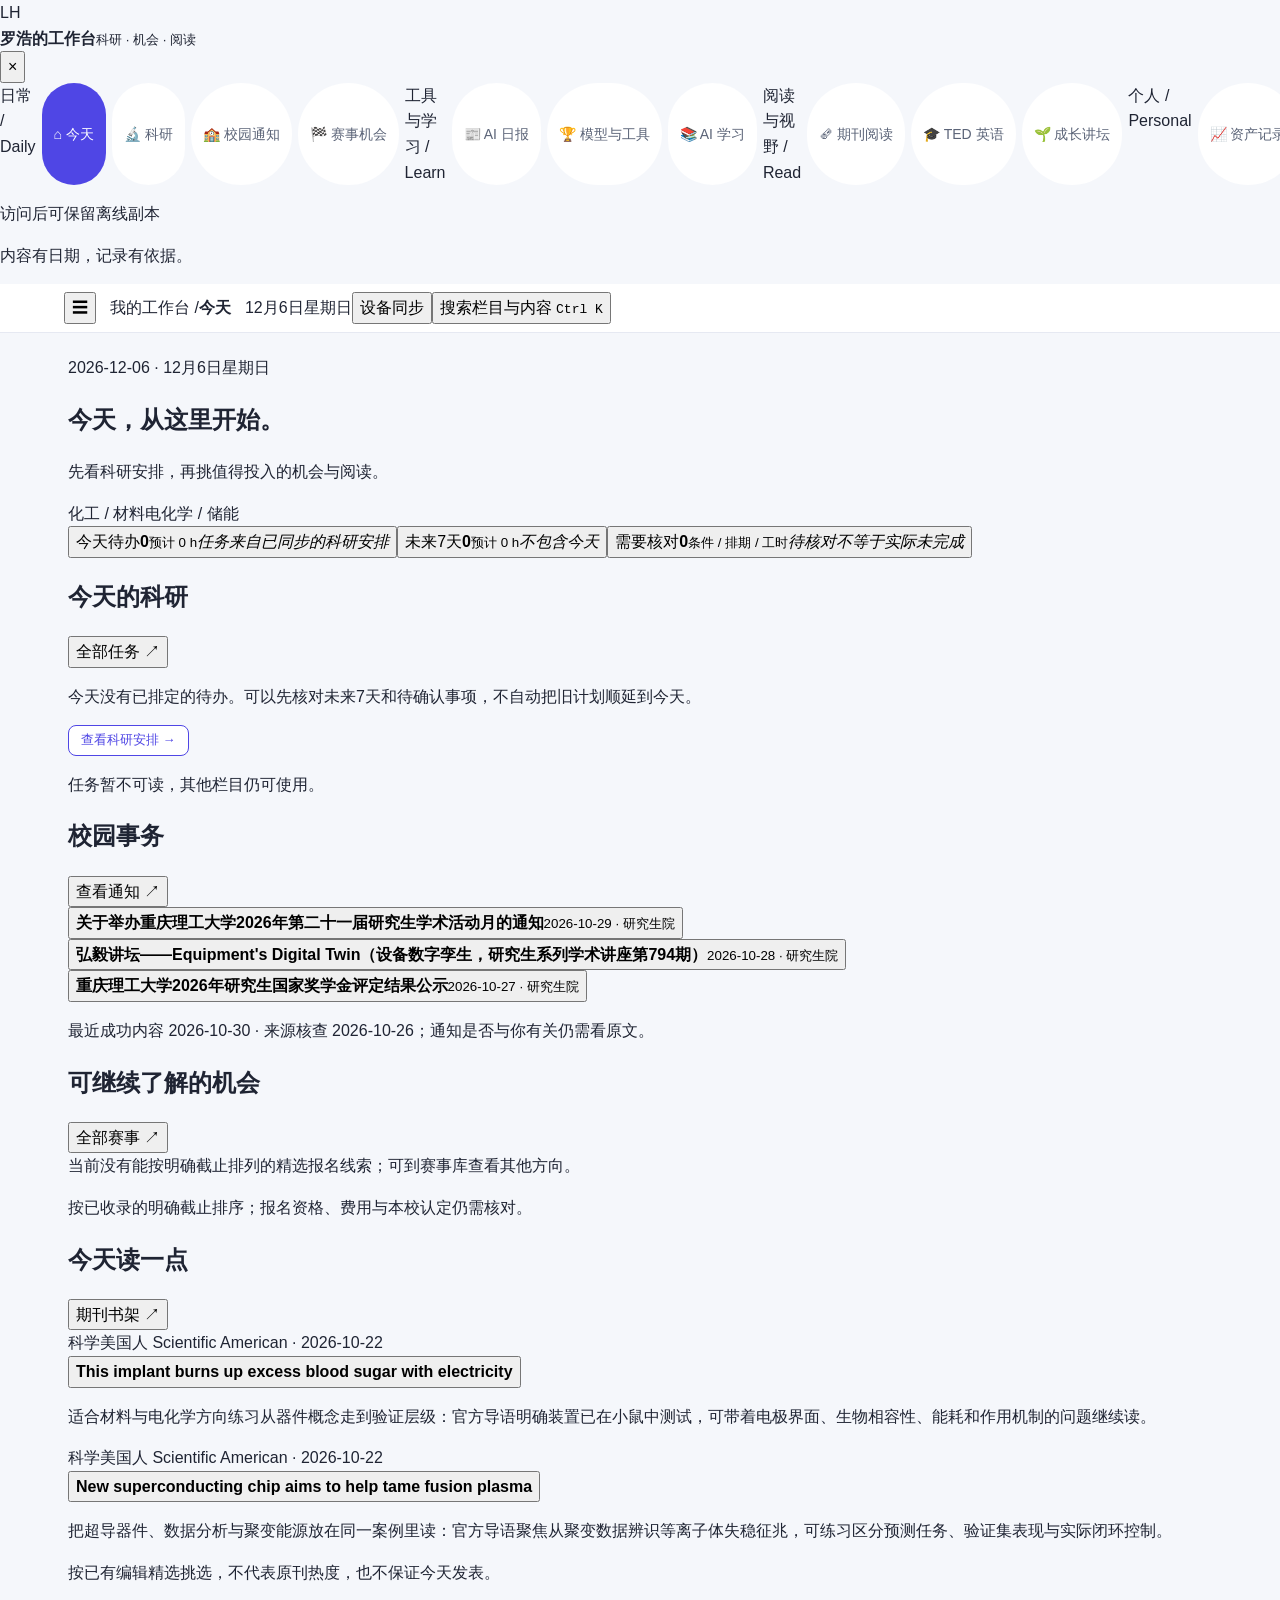
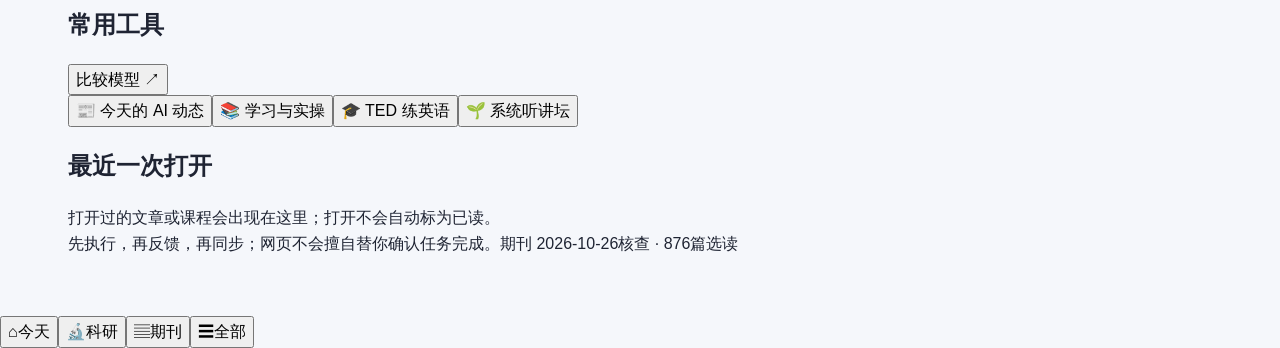
==== index.src.html @ e05663e6 "CQUT栏目：新增6条真实通知(2026-10-30) + 修复渲染器esc漏转义撇号 - cqut.js: 新增6条可验证通知(医保参保/图书馆培训/教学区封闭/毕业生电子摄像/朗读者大赛/研究生学" ====
<!DOCTYPE html>
<html lang="zh-CN">
<head>
<meta charset="UTF-8">
<meta name="viewport" content="width=device-width, initial-scale=1.0">
<title>今天 · 罗浩的工作台</title>
<meta name="description" content="AI 情报站：每日 AI 晨报、大模型实力排行榜、可报名比赛、AI 学习资源与知名期刊精选。面向研究生与科研党的信息与阅读工具。">
<meta name="theme-color" content="#12634e">
<meta name="robots" content="noindex,nofollow">
<link rel="manifest" href="manifest.webmanifest">
<link rel="icon" href="workspace-icon.svg" type="image/svg+xml">
<meta property="og:type" content="website">
<meta property="og:locale" content="zh_CN">
<meta property="og:title" content="AI 情报站 · 日报 · 排行榜 · AI 上手">
<meta property="og:description" content="每日 AI 晨报 + 大模型实力排行榜 + 可报名比赛地图 + AI 上手指令台，面向研究生与科研党。">
<meta name="twitter:card" content="summary">
<style>
  :root {
    --bg:#f5f7fb;--card-bg:#ffffff;--ink:#1f2433;--ink-soft:#5b6478;--line:#e6e9f2;
    --brand:#4f46e5;--brand-soft:#eef0ff;--accent:#0ea5a4;--warn:#b45309;
    --shadow:0 1px 3px rgba(20,30,60,.06),0 8px 24px rgba(20,30,60,.06);
  }
  *{box-sizing:border-box;}
  html{scroll-behavior:smooth;}
  body{margin:0;font-family:-apple-system,BlinkMacSystemFont,"Segoe UI","PingFang SC","Hiragino Sans GB","Microsoft YaHei","Helvetica Neue",Arial,sans-serif;background:var(--bg);color:var(--ink);line-height:1.6;}
  a{color:inherit;text-decoration:none;}

  /* ---- app bar (tabs) ---- */
  .appbar{position:sticky;top:0;z-index:60;background:rgba(255,255,255,.95);backdrop-filter:blur(8px);border-bottom:1px solid var(--line);}
  .appbar-inner{max-width:1180px;margin:0 auto;padding:8px 14px;display:flex;align-items:center;gap:14px;flex-wrap:wrap;}
  .brand{font-weight:800;font-size:16px;color:var(--brand);white-space:nowrap;}
  .brand small{color:var(--ink-soft);font-weight:600;font-size:12px;}
  .tabs{display:flex;gap:6px;flex-wrap:wrap;margin-left:auto;}
  .tab{font-size:14px;color:var(--ink-soft);border:1px solid transparent;background:#fff;border-radius:999px;padding:7px 14px;cursor:pointer;transition:all .15s ease;white-space:nowrap;}
  .tab:hover{background:var(--brand-soft);color:var(--brand);}
  .tab.active{background:var(--brand);color:#fff;}

  /* ---- daily view: top status ---- */
  .topbar{display:flex;align-items:center;justify-content:flex-end;gap:10px;max-width:1180px;margin:0 auto;padding:10px 18px 0;flex-wrap:wrap;}
  .badge{font-size:12px;color:var(--accent);background:#e7f7f6;border:1px solid #cdeeeb;padding:3px 10px;border-radius:999px;}
  .badge.hist{color:var(--warn);background:#fef3e2;border-color:#fbd9a8;}
  .top-btn{font-size:13px;color:var(--brand);border:1px solid var(--brand);background:#fff;padding:4px 12px;border-radius:8px;cursor:pointer;transition:all .15s ease;}
  .top-btn:hover{background:var(--brand);color:#fff;}
  .top-btn:disabled{opacity:.45;cursor:default;background:#fff;color:var(--brand);}

  .hero{background:linear-gradient(135deg,#4f46e5 0%,#7c3aed 45%,#0ea5a4 100%);color:#fff;padding:36px 20px 32px;text-align:center;}
  .hero .kicker{letter-spacing:.3em;font-size:12px;opacity:.85;text-transform:uppercase;}
  .hero h1{margin:10px 0 4px;font-size:clamp(26px,6vw,44px);font-weight:800;}
  .hero .sub{opacity:.92;font-size:15px;}
  .hero .lead{opacity:.95;font-size:13.5px;margin-top:8px;max-width:760px;margin-left:auto;margin-right:auto;}
  .hero .total-pill{display:inline-block;margin-top:14px;padding:6px 16px;border-radius:999px;background:rgba(255,255,255,.18);backdrop-filter:blur(4px);font-size:14px;font-weight:600;}
  .stats{display:grid;grid-template-columns:repeat(5,1fr);gap:12px;max-width:960px;margin:26px auto 0;}
  .stat{background:rgba(255,255,255,.14);border:1px solid rgba(255,255,255,.25);border-radius:14px;padding:14px 8px;display:flex;flex-direction:column;align-items:center;}
  .stat-num{font-size:30px;font-weight:800;line-height:1;}
  .stat-label{font-size:13px;margin-top:6px;opacity:.95;}

  /* ---- toolbar (sticky, below appbar) ---- */
  .toolbar{position:sticky;top:var(--appbar-height,54px);z-index:50;background:rgba(255,255,255,.97);border-bottom:1px solid var(--line);}
  .tool-row{display:flex;align-items:center;gap:8px;flex-wrap:wrap;max-width:1180px;margin:0 auto;padding:10px 14px;}
  .date-sel{flex:1 1 240px;min-width:180px;font-size:14px;color:var(--ink);border:1px solid var(--line);border-radius:9px;padding:7px 10px;background:#fff;cursor:pointer;}
  .navbtn{font-size:13px;color:var(--ink-soft);border:1px solid var(--line);background:#fff;border-radius:8px;padding:6px 12px;cursor:pointer;white-space:nowrap;transition:all .15s ease;}
  .navbtn:hover:not(:disabled){border-color:var(--brand);color:var(--brand);}
  .navbtn:disabled{opacity:.4;cursor:default;}
  .search{flex:1 1 160px;min-width:140px;font-size:14px;border:1px solid var(--line);border-radius:9px;padding:7px 12px;background:#fff;}
  .search:focus{outline:none;border-color:var(--brand);}
  .copybtn{font-size:13px;color:var(--brand);border:1px solid var(--brand);background:#fff;border-radius:8px;padding:6px 12px;cursor:pointer;white-space:nowrap;transition:all .15s ease;}
  .copybtn:hover{background:var(--brand);color:#fff;}
  .matchinfo{width:100%;font-size:12.5px;color:var(--ink-soft);padding:0 4px 2px;}

  .nav{display:flex;gap:6px;padding:9px 14px;overflow-x:auto;justify-content:center;border-top:1px solid var(--line);}
  .nav-link{display:inline-flex;align-items:center;gap:6px;padding:7px 14px;border-radius:999px;white-space:nowrap;font-size:14px;color:var(--ink-soft);border:1px solid transparent;transition:all .15s ease;}
  .nav-link:hover{background:var(--brand-soft);color:var(--brand);}
  .nav-link.active{background:var(--brand);color:#fff;}
  .nav-count{font-size:11px;background:rgba(0,0,0,.08);padding:1px 7px;border-radius:999px;}
  .nav-link.active .nav-count{background:rgba(255,255,255,.25);}

  main{max-width:1180px;margin:0 auto;padding:28px 18px 60px;}
  .block{scroll-margin-top:var(--reading-offset,170px);margin-bottom:30px;}
  .block-head{display:flex;align-items:baseline;gap:12px;margin:0 0 16px;border-left:4px solid var(--brand);padding-left:12px;}
  .block-head h2{margin:0;font-size:21px;}
  .block-count{color:var(--ink-soft);font-size:13px;}
  .grid{display:grid;grid-template-columns:repeat(auto-fill,minmax(290px,1fr));gap:16px;}
  .card{background:var(--card-bg);border:1px solid var(--line);border-radius:16px;padding:18px;box-shadow:var(--shadow);display:flex;flex-direction:column;transition:transform .15s ease,box-shadow .15s ease;}
  .card:hover{transform:translateY(-3px);box-shadow:0 4px 10px rgba(20,30,60,.08),0 16px 36px rgba(20,30,60,.1);}
  .card-head{display:flex;align-items:center;justify-content:space-between;gap:10px;margin-bottom:10px;}
  .num{flex:0 0 auto;width:34px;height:34px;border-radius:10px;background:var(--brand-soft);color:var(--brand);font-weight:800;font-size:15px;display:flex;align-items:center;justify-content:center;}
  .source-chip{max-width:78%;overflow:hidden;text-overflow:ellipsis;white-space:nowrap;font-size:12px;color:var(--accent);background:#e7f7f6;border:1px solid #cdeeeb;padding:4px 10px;border-radius:999px;}
  .card-title{margin:2px 0 8px;font-size:16px;line-height:1.45;}
  .card-title a{color:var(--ink);font-weight:700;}
  .card-title a:hover{color:var(--brand);}
  .summary{margin:0 0 14px;color:var(--ink-soft);font-size:14px;flex:1;}
  .orig-link{align-self:flex-start;font-size:13px;font-weight:600;color:var(--brand);border:1px solid var(--brand);padding:5px 12px;border-radius:8px;transition:all .15s ease;}
  .orig-link:hover{background:var(--brand);color:#fff;}

  footer{border-top:1px solid var(--line);background:#fff;color:var(--ink-soft);text-align:center;padding:26px 18px 40px;font-size:13px;}
  footer a{color:var(--brand);}
  footer .big{font-size:15px;color:var(--ink);font-weight:600;}

  #toTop{position:fixed;right:20px;bottom:22px;z-index:60;width:46px;height:46px;border-radius:50%;border:none;cursor:pointer;background:var(--brand);color:#fff;font-size:20px;box-shadow:var(--shadow);opacity:0;pointer-events:none;transition:opacity .2s ease;}
  #toTop.show{opacity:1;pointer-events:auto;}

  .state{text-align:center;padding:60px 20px;color:var(--ink-soft);}
  .state .spinner{width:34px;height:34px;border:3px solid var(--line);border-top-color:var(--brand);border-radius:50%;margin:0 auto 16px;animation:spin 1s linear infinite;}
  @keyframes spin{to{transform:rotate(360deg);}}
  .state.error{color:#b91c1c;}
  .state button{margin-top:14px;font-size:14px;color:var(--brand);border:1px solid var(--brand);background:#fff;padding:7px 16px;border-radius:8px;cursor:pointer;}

  /* ---- rank / learn views ---- */
  .view{max-width:1180px;margin:0 auto;padding:22px 18px 60px;}
  .view-head{margin:0 0 6px;}
  .view-head h2{font-size:26px;margin:0 0 4px;}
  .view-head p{color:var(--ink-soft);margin:0;font-size:14px;}
  .news{background:#eef0ff;border:1px solid #c7d2fe;color:#3730a3;border-radius:12px;padding:12px 14px;font-size:13.5px;margin:14px 0 0;line-height:1.7;}
  .news b{color:#312e81;}
  .disclaim{background:#fff7ed;border:1px solid #fed7aa;color:#9a3412;font-size:13px;padding:12px 14px;border-radius:12px;margin:14px 0 18px;line-height:1.7;}
  .disclaim b{color:#7c2d12;}
  .subtabs{display:flex;gap:8px;flex-wrap:wrap;margin:6px 0 16px;}
  .subtab{font-size:14px;padding:8px 16px;border-radius:10px;border:1px solid var(--line);background:#fff;cursor:pointer;color:var(--ink-soft);transition:all .15s ease;}
  .subtab:hover{border-color:var(--brand);color:var(--brand);}
  .subtab.active{background:var(--brand);color:#fff;border-color:var(--brand);}
  .rankpane{display:none;}
  .rankpane.active{display:block;}

  .legend{font-size:12.5px;color:var(--ink-soft);margin:0 0 12px;display:flex;gap:10px;flex-wrap:wrap;align-items:center;line-height:1.8;}
  .legend .tier{position:static;}
  .matrix-wrap{overflow-x:auto;-webkit-overflow-scrolling:touch;margin:0 0 10px;border:1px solid var(--line);border-radius:12px;box-shadow:var(--shadow);}
  table.matrix{width:100%;border-collapse:collapse;background:#fff;font-size:13.5px;min-width:840px;}
  table.matrix th,table.matrix td{padding:9px 10px;text-align:center;border-bottom:1px solid var(--line);white-space:nowrap;}
  table.matrix th{background:#f8f9fd;color:var(--ink-soft);font-weight:700;font-size:12.5px;}
  table.matrix td.name{text-align:left;white-space:normal;min-width:150px;}
  table.matrix td.name .nv{font-weight:800;font-size:14px;color:var(--ink);}
  table.matrix td.name .mv{font-size:11.5px;color:var(--ink-soft);margin-top:2px;}
  table.matrix td.note{text-align:left;white-space:normal;min-width:220px;color:var(--ink-soft);font-size:12.5px;line-height:1.6;}
  table.matrix tr:last-child td{border-bottom:none;}
  table.matrix tbody tr:hover{background:#fafbff;}
  .num{font-weight:800;color:var(--brand);}
  .tier{font-weight:800;font-size:12px;min-width:24px;text-align:center;padding:2px 8px;border-radius:7px;display:inline-block;line-height:1.4;}
  .t-S{background:#fef3c7;color:#92400e;}
  .t-A{background:#dcfce7;color:#166534;}
  .t-B{background:#dbeafe;color:#1e40af;}
  .t-C{background:#e5e7eb;color:#374151;}
  .t-none{background:#f1f5f9;color:#94a3b8;}
  .tier.big{font-size:14px;padding:3px 11px;}

  table.ranktbl{width:100%;border-collapse:collapse;background:#fff;border:1px solid var(--line);border-radius:12px;overflow:hidden;margin:0 0 18px;font-size:14px;}
  table.ranktbl th,table.ranktbl td{padding:10px 12px;text-align:left;border-bottom:1px solid var(--line);}
  table.ranktbl th{background:#f8f9fd;color:var(--ink-soft);font-weight:700;font-size:13px;}
  table.ranktbl tr:last-child td{border-bottom:none;}
  table.ranktbl td.num-cell{font-weight:800;color:var(--brand);width:48px;}
  .rsrc{font-size:13px;font-weight:600;color:var(--brand);}
  .rsrc:hover{text-decoration:underline;}

  .lk-section{background:#fff;border:1px solid var(--line);border-radius:14px;padding:16px 18px;box-shadow:var(--shadow);margin-bottom:14px;}
  .lk-section h3{margin:0 0 8px;font-size:17px;border-left:4px solid var(--brand);padding-left:12px;}
  .lk-section p,.lk-section li{font-size:14px;color:#374151;line-height:1.7;}
  .lk-section ul,.lk-section ol{margin:6px 0;padding-left:22px;}
  .lk-section li{margin:3px 0;}
  .lk-section b{color:var(--ink);}
  .lk-pill{display:inline-block;background:var(--brand-soft);color:var(--brand);font-size:12px;padding:2px 9px;border-radius:999px;margin:2px 4px 2px 0;font-weight:600;}
  .lk-grid{display:grid;grid-template-columns:repeat(auto-fill,minmax(220px,1fr));gap:12px;margin:6px 0;}
  .lk-card{background:#f8f9fd;border:1px solid var(--line);border-radius:12px;padding:12px 13px;}
  .lk-card h4{margin:0 0 5px;font-size:14.5px;}
  .lk-card p{margin:0;font-size:13px;color:var(--ink-soft);line-height:1.6;}
  .lk-tip{background:#eef0ff;border:1px solid #c7d2fe;color:#3730a3;border-radius:12px;padding:13px 15px;font-size:14px;margin:6px 0 14px;line-height:1.7;}
  .lk-cmp{display:grid;grid-template-columns:1fr 1fr;gap:12px;margin:12px 0;}
  .lk-cmp .bad{background:#fef2f2;border:1px solid #fecaca;color:#991b1b;border-radius:12px;padding:12px 14px;}
  .lk-cmp .good{background:#f0fdf4;border:1px solid #bbf7d0;color:#166534;border-radius:12px;padding:12px 14px;}
  .lk-cmp h5{margin:0 0 6px;font-size:14px;}
  .lk-cmp p{margin:0;font-size:13px;line-height:1.65;}
  .lk-code{background:#0f172a;color:#e2e8f0;border-radius:12px;padding:14px 16px;font-size:12.5px;line-height:1.75;white-space:pre-wrap;font-family:ui-monospace,SFMono-Regular,Menlo,Consolas,monospace;margin:12px 0;overflow-x:auto;}
  .lk-code .c{color:#94a3b8;}

  /* ---- competition view ---- */
  .cmp-toolbar{display:flex;gap:10px;flex-wrap:wrap;align-items:center;margin:0 0 14px;}
  .filterbtn{font-size:13px;border:1px solid var(--line);background:#fff;border-radius:999px;padding:6px 13px;cursor:pointer;color:var(--ink-soft);transition:all .15s ease;}
  #cqutMatchFold summary::-webkit-details-marker{display:none}
  #cqutMatchFold summary:hover{background:#f8fafc}
  .filterbtn:hover{border-color:var(--brand);color:var(--brand);}
  .filterbtn.active{background:var(--brand);color:#fff;border-color:var(--brand);}
  .cmp-list{display:flex;flex-direction:column;gap:10px;}
  .cmp{background:#fff;border:1px solid var(--line);border-left:4px solid var(--line);border-radius:12px;padding:13px 15px;box-shadow:var(--shadow);}
  .cmp.open{border-left-color:#16a34a;}
  .cmp.soon{border-left-color:#d97706;}
  .cmp.closed{border-left-color:#94a3b8;opacity:.86;}
  .cmp-head{display:flex;align-items:center;gap:9px;flex-wrap:wrap;cursor:pointer;padding:2px 0;}
  .cmp-head:hover{opacity:.94;}
  .cmp-head:focus{outline:none;}
  .cmp-head:focus .cmp-name{text-decoration:underline;}
  .cmp-name{font-size:15.5px;font-weight:800;}
  .chev{margin-left:auto;color:var(--ink-soft);font-size:13px;transition:transform .18s ease;flex:0 0 auto;}
  .cmp.expanded .chev{transform:rotate(90deg);}
  .cmp-detail{display:none;border-top:1px dashed var(--line);margin-top:11px;padding-top:12px;}
  .cmp.expanded .cmp-detail{display:block;}
  .d-row{display:flex;gap:12px;font-size:13.5px;line-height:1.7;margin:9px 0;}
  .d-k{flex:0 0 84px;color:var(--ink-soft);font-weight:700;}
  .warn-row .d-v{color:#9a5b00;}
  .d-v{flex:1;color:var(--ink);}
  .d-v b{color:#111;}
  .d-go{margin-top:11px;}
  .cmp a.go{font-size:12.5px;font-weight:700;color:var(--brand);border:1px solid var(--brand);border-radius:8px;padding:5px 12px;transition:all .15s ease;display:inline-block;}
  .cmp a.go:hover{background:var(--brand);color:#fff;}
  .chip{font-size:11.5px;padding:2px 9px;border-radius:999px;font-weight:700;white-space:nowrap;}
  #match-list .chip{max-width:100%;box-sizing:border-box;white-space:normal;overflow-wrap:anywhere;}
  .chip.open{background:#dcfce7;color:#166534;}
  .chip.soon{background:#fef3c7;color:#92400e;}
  .chip.closed{background:#e5e7eb;color:#475569;}
  .chip.type{background:#eef0ff;color:#4f46e5;}
  .stars{color:#f59e0b;font-weight:800;letter-spacing:1px;}
  .cmp a.go{font-size:12.5px;font-weight:700;color:var(--brand);border:1px solid var(--brand);border-radius:8px;padding:5px 12px;transition:all .15s ease;}
  .cmp a.go:hover{background:var(--brand);color:#fff;}
  .chip.world{background:#dbeafe;color:#1e40af;}
  .cmp.world{border-left-color:#3b82f6;}

  @media (max-width:720px){
    .ted-card-body{flex-direction:column;}
    .ted-card-body .ted-cover{flex:0 0 auto!important;margin:12px 0 0!important;}
    .stats{grid-template-columns:repeat(2,1fr);}
    .grid{grid-template-columns:1fr;}
    .tool-row{justify-content:flex-start;}
    .nav{justify-content:flex-start;}
    .rdims{grid-template-columns:repeat(2,1fr);}
    .lk-cmp{grid-template-columns:1fr;}
  }
  .cmp-pager{display:flex;flex-wrap:wrap;gap:8px;justify-content:center;margin:18px 0 6px;}
  .cmp-pager .pg{font-size:13px;border:1px solid var(--line);background:#fff;border-radius:8px;padding:6px 12px;cursor:pointer;color:var(--ink-soft);min-width:38px;transition:all .15s ease;}
  .cmp-pager .pg:hover:not([disabled]){border-color:var(--brand);color:var(--brand);}
  .cmp-pager .pg.active{background:var(--brand);color:#fff;border-color:var(--brand);}
  .cmp-pager .pg[disabled]{opacity:.4;cursor:default;}
  .cmp-pager .pg-ell{color:var(--ink-soft);padding:6px 2px;align-self:center;}
  .sr-only{position:absolute;width:1px;height:1px;padding:0;margin:-1px;overflow:hidden;clip:rect(0,0,0,0);white-space:nowrap;border:0;}
  #copy-dialog::backdrop{background:rgba(15,23,42,.5);}
  .autobar{background:var(--brand-soft);border-bottom:1px solid var(--line);font-size:12.5px;color:var(--ink-soft);text-align:center;padding:6px 14px;line-height:1.5;}
  .autobar b{color:var(--brand);}

  /* ---- learn view: scenario desk ---- */
  .daily-tip{background:linear-gradient(90deg,var(--brand-soft),#fff);border:1px solid var(--line);border-left:4px solid var(--brand);border-radius:12px;padding:12px 16px;margin:0 0 14px;font-size:14.5px;color:var(--ink);line-height:1.7;}
  .lk-h{font-size:17px;margin:18px 0 10px;border-left:4px solid var(--brand);padding-left:12px;}
  .sc-grid{display:grid;grid-template-columns:repeat(auto-fill,minmax(290px,1fr));gap:12px;margin-bottom:8px;}
  .sc-card{background:var(--card-bg);border:1px solid var(--line);border-radius:14px;box-shadow:var(--shadow);overflow:hidden;}
  .sc-head{display:flex;align-items:center;gap:10px;padding:13px 15px;cursor:pointer;}
  .sc-head:hover{background:var(--brand-soft);}
  .sc-head:focus{outline:none;}
  .sc-head:focus .sc-name{text-decoration:underline;}
  .sc-ico{font-size:20px;flex:0 0 auto;}
  .sc-name{font-size:15px;font-weight:800;flex:1;}
  .sc-head .chev{transition:transform .18s ease;color:var(--brand);font-weight:800;flex:0 0 auto;}
  .sc-card.expanded .sc-head .chev{transform:rotate(90deg);}
  .sc-detail{display:none;border-top:1px dashed var(--line);padding:12px 15px;}
  .sc-card.expanded .sc-detail{display:block;}
  .sc-why{font-size:13.5px;color:var(--ink-soft);margin:0 0 8px;line-height:1.6;}
  .sc-foot{display:flex;align-items:center;gap:10px;margin-top:10px;}
  .sc-tool{font-size:12.5px;color:var(--ink-soft);}
  /* 科研栏目：只渲染已审核展示表六字段。 */
  #research-list-heading{scroll-margin-top:calc(var(--appbar-height) + 16px)}
  @media(max-width:720px){.research-stat[data-rscope="risk"] small{display:none}}
  .research-private-board{margin:16px 0;padding:18px;background:white;border:1px solid var(--line);border-radius:14px}.research-private-board h3{font-size:18px;margin:0}.research-private-board p{font-size:12px;color:var(--ink-soft);margin:10px 0}.research-private-board a{font-size:12px;color:var(--brand)}.research-public-summary>summary{cursor:pointer;color:var(--ink-soft);padding:15px 0;font-size:13px}@media(max-width:620px){.research-private-board{padding:10px}.research-private-board .research-section-head{align-items:flex-start}.research-private-board h3{font-size:16px}}
  .research-hero{padding:18px 20px;background:linear-gradient(110deg,#eef0ff,#eff9f8);border:1px solid var(--line);border-radius:14px;display:flex;align-items:center;justify-content:space-between;gap:18px;}
  .research-kicker{font-size:12px;color:var(--brand);letter-spacing:.07em}.research-hero h2{font-size:27px;margin:4px 0}.research-hero p{font-size:14px;color:var(--ink-soft);margin:6px 0}.research-refresh{border:1px solid #c9cfef;border-radius:10px;background:white;color:var(--brand);padding:10px 16px;white-space:nowrap;min-height:44px;cursor:pointer}.research-refresh:disabled{opacity:.6;cursor:wait}
  .research-sync{font-size:12px;color:var(--ink-soft);margin:9px 0 15px;overflow-wrap:anywhere}.research-stats{display:grid;grid-template-columns:repeat(4,minmax(0,1fr));gap:12px;margin:0 0 16px}.research-stat{text-align:left;background:white;border:1px solid var(--line);border-radius:12px;padding:14px 16px;cursor:pointer;color:var(--ink);min-width:0}.research-stat span,.research-stat small{display:block;font-size:12px}.research-stat small{color:var(--ink-soft);margin-top:3px}.research-stat strong{display:block;font-size:27px;line-height:1.35;margin-top:6px}.research-stat.selected{border-color:var(--brand)}
  .research-risk-strip{display:flex;align-items:center;gap:10px;justify-content:space-between;border:1px solid #f1dfc8;background:#fff8ee;border-radius:10px;padding:11px 14px;margin-bottom:20px;font-size:13px;color:#855321}.research-risk-strip p{margin:0}.research-risk-strip button{background:none;border:0;color:inherit;cursor:pointer;min-height:36px;white-space:nowrap;text-decoration:underline}
  .research-workspace{background:white;border:1px solid var(--line);border-radius:15px;padding:20px}.research-section-head{display:flex;justify-content:space-between;gap:12px;align-items:center}.research-section-head h3{font-size:20px;margin:0}.research-subtle{background:none;border:0;color:var(--ink-soft);font-size:12px;min-height:40px;cursor:pointer}.research-tabs{display:flex;gap:7px;margin:14px 0;overflow-x:auto;scrollbar-width:none}.research-tabs::-webkit-scrollbar{display:none}.research-tabs button{border:0;padding:9px 14px;border-radius:8px;background:#f3f4fa;color:var(--ink-soft);white-space:nowrap;min-height:40px;cursor:pointer}.research-tabs button.selected{background:var(--brand);color:white}
  .research-hero-actions{display:flex;gap:8px;align-items:center;flex-wrap:wrap}.research-completed-panel{background:#edf8f1;border:1px solid #b9dfc8;border-radius:13px;padding:17px 20px;margin:16px 0;color:#2d6947}.research-completed-panel h3{font-size:17px;margin:0}.research-completed-panel button{border:1px solid #b9dfc8;background:white;color:#2d6947;border-radius:8px;min-height:40px;padding:7px 12px;cursor:pointer}.research-completed-panel a{display:block;margin:10px 0;padding:8px 0;color:#245c3c;overflow-wrap:anywhere}.research-completed-panel a>span{font-weight:700;margin-right:8px}.research-completed-panel small{font-size:11px;color:#54745e}.research-filters{display:flex;gap:9px;align-items:center}.research-filters input{flex:1;min-width:0;padding:10px 12px;background:#f8f9fc;border:1px solid var(--line);border-radius:9px;min-height:44px}.research-filters select{background:white;border:1px solid var(--line);border-radius:8px;padding:9px;min-height:44px;max-width:180px;color:var(--ink)}.research-result{font-size:12px;color:var(--ink-soft);margin:12px 0}.research-list{display:grid;grid-template-columns:repeat(2,minmax(0,1fr));gap:12px}.research-task{border:1px solid var(--line);border-radius:12px;padding:17px;min-width:0}.research-task.has-risk{border-left:3px solid #dba962}.research-task-top{display:flex;justify-content:space-between;align-items:center;color:var(--brand);font-size:12px}.research-task-top>small{color:var(--ink-soft)}.research-task h3{font-size:18px;line-height:1.5;margin:12px 0}.research-task-tags{display:flex;gap:7px;flex-wrap:wrap;color:var(--ink-soft);font-size:12px;align-items:center}.research-state{padding:2px 8px;border-radius:6px;background:#f0f2fc;color:#525e99}.research-state.hold{background:#fff0d9;color:#8a551e}.research-state.done{background:#eaf6ee;color:#37734e}.research-task-risk{font-size:12px;background:#fff8ed;color:#8a551e;padding:8px 10px;border-radius:7px;margin:12px 0 0}.research-task-bottom{display:flex;align-items:center;justify-content:space-between;gap:10px;margin-top:15px}.research-detail-link{background:var(--brand-soft);color:var(--brand);padding:9px 12px;border-radius:8px;font-size:13px;min-height:44px;display:inline-flex;align-items:center;font-weight:600}.research-task-bottom{flex-wrap:wrap}.research-task-bottom small{font-size:11px;color:var(--ink-soft)}.research-task-bottom button{background:white;border:1px solid #daddf0;border-radius:8px;color:var(--brand);padding:7px 12px;min-height:40px;cursor:pointer;font-size:13px}.research-empty{grid-column:1/-1;text-align:center;padding:30px 12px;color:var(--ink-soft)}.research-empty strong{font-size:17px;color:var(--ink)}.research-more{display:block;margin:18px auto 0;min-height:44px;padding:9px 24px;color:var(--brand);border:0;border-radius:9px;background:var(--brand-soft);cursor:pointer}
  .research-chart-box{margin-top:20px;border:1px solid var(--line);border-radius:14px;background:white;padding:18px 20px}.research-chart-box summary{font-weight:700;cursor:pointer;min-height:36px}.research-chart-box summary small{font-size:12px;font-weight:400;color:var(--ink-soft);margin-left:10px}.research-week-chart{display:grid;grid-template-columns:repeat(7,minmax(0,1fr));gap:8px;margin-top:15px}.research-day{display:flex;flex-direction:column;align-items:center;gap:5px;background:#fafbff;border:1px solid var(--line);border-radius:9px;padding:10px 5px;min-width:0;cursor:pointer;font-size:12px;color:var(--ink-soft)}.research-day-track{height:66px;width:22px;background:#edf0fa;border-radius:5px;display:flex;align-items:flex-end;overflow:hidden}.research-day-track i{display:block;width:100%;background:#8189d9;border-radius:5px}.research-day b{color:var(--ink);font-size:13px}.research-day small{font-size:11px}.research-day.overload .research-day-track i{background:#d69a59}.research-chart-note{font-size:12px;color:var(--ink-soft);margin:12px 0 0}.research-progress-track{height:5px;border-radius:9px;background:#edf0fa;margin:14px 0 7px;overflow:hidden}.research-progress-track span{display:block;width:0;height:100%;background:var(--brand)}
  .research-feedback-box{padding:20px;margin-top:20px;border:1px solid var(--line);border-radius:14px;background:white}.research-feedback-box h3{font-size:18px;margin:0 0 8px}.research-feedback-box p,.research-source details{font-size:13px;color:var(--ink-soft)}#research-feedback-text{display:block;width:100%;min-height:145px;resize:vertical;border:1px solid var(--line);border-radius:9px;padding:12px;font:inherit;line-height:1.7;margin:12px 0}.research-source{font-size:12px;color:var(--ink-soft);margin:16px 0}.research-source summary{cursor:pointer;min-height:32px}.research-source p{overflow-wrap:anywhere}.research-source code{font-size:12px}
  @media(max-width:720px){.research-hero{padding:15px;gap:10px;align-items:flex-start}.research-hero h2{font-size:23px}.research-hero p{font-size:13px}.research-refresh{font-size:12px;padding:8px 10px;min-height:42px}.research-stats{gap:7px}.research-stat{padding:10px 8px}.research-stat span,.research-stat small{font-size:11px}.research-stat strong{font-size:24px}.research-stat small{line-height:1.5}.research-risk-strip{font-size:12px;padding:9px 11px;margin-bottom:15px}.research-workspace{padding:15px 13px}.research-section-head h3{font-size:18px}.research-tabs{gap:5px;margin:10px 0 12px}.research-tabs button{font-size:13px;padding:8px 11px}.research-filters{display:grid;grid-template-columns:1fr 1fr;gap:8px}.research-filters input{grid-column:1/-1;font-size:16px}.research-filters select{max-width:none;min-width:0;width:100%;font-size:13px}.research-list{grid-template-columns:1fr}.research-task{padding:15px}.research-task h3{font-size:17px}.research-chart-box,.research-feedback-box{padding:16px}.research-week-chart{gap:4px}.research-day{font-size:10px;padding:8px 2px}.research-day b{font-size:11px}.research-day small{font-size:10px}.research-day-track{width:18px;height:54px}.research-chart-box summary small{display:block;margin:4px 0}.research-source{font-size:11px}#research-feedback-text{font-size:16px}}
</style>
<style id="experience-styles">
  :root{--shadow:0 2px 10px rgba(20,30,60,.045);--appbar-height:54px;--reading-offset:170px;}
  button,input,select{font:inherit;}
  button,a,input,select,summary{-webkit-tap-highlight-color:transparent;}
  :focus-visible{outline:3px solid #818cf8!important;outline-offset:3px;}
  .appbar-inner{flex-wrap:nowrap;}
  .tabs{flex-wrap:nowrap;overflow-x:auto;min-width:0;scrollbar-width:thin;}
  .tab{flex:none;padding:7px 11px;}
  .nav-hint{display:none;}
  .hero{padding:18px 20px;text-align:left;}
  .hero>*{max-width:1144px;margin-left:auto!important;margin-right:auto!important;}
  .hero .kicker{display:none;}
  .hero h1{font-size:clamp(24px,4vw,32px);margin-top:0;}
  .hero .sub{font-size:12px;opacity:.85;}
  .hero .lead{font-size:15px;font-weight:600;margin-top:8px;}
  .hero .total-pill{display:block;background:none;padding:0;font-size:12px;margin-top:10px;opacity:.85;}
  .hero .stats{display:none;}
  .topbar{padding:8px 18px;}
  .autobar{background:#fff;text-align:left;padding:5px max(18px,calc((100% - 1144px)/2));color:var(--ink-soft);font-size:12px;}
  .view-head{margin-bottom:16px;}
  .view-head h2{font-size:25px;line-height:1.4;}
  .view-head p{line-height:1.7;}
  .reader-note{margin:10px 0 16px;border:1px solid var(--line);border-radius:10px;background:#fff;padding:10px 13px;font-size:13px;color:var(--ink-soft);}
  .reader-note>summary{cursor:pointer;font-weight:600;color:var(--ink-soft);}
  .reader-note .news,.reader-note .disclaim{margin:10px 0 0;}
  .section-search{display:block;width:100%;padding:10px 12px;border:1px solid var(--line);border-radius:10px;background:#fff;font-size:15px;margin:0 0 12px;}
  .search-row{display:flex;align-items:center;gap:8px;margin-bottom:12px;}
  .search-row .section-search{margin:0;min-width:0;flex:1;}
  .reset-filter{flex:none;border:1px solid var(--line);border-radius:9px;background:#fff;color:var(--brand);padding:9px 11px;font-size:13px;cursor:pointer;}
  .search-empty .reset-filter{display:block;margin-top:12px;}
  .library-progress{font-size:13px;color:var(--ink-soft);margin:9px 0;}
  .resume-learning{display:flex;gap:8px;align-items:center;flex-wrap:wrap;}
  .matchinfo .reset-filter{margin-left:10px;padding:4px 9px;}
  .view{scroll-margin-top:calc(var(--appbar-height,84px) + 12px);}
  .skip-link{position:fixed;top:-100px;left:12px;z-index:100;background:var(--brand);color:#fff;padding:9px 14px;border-radius:8px;}
  .skip-link:focus{top:8px;}
  .search-empty{padding:20px;border:1px dashed var(--line);border-radius:10px;color:var(--ink-soft);background:#fff;}
  .cmp-quick{display:flex;flex-wrap:wrap;align-items:center;gap:8px 16px;margin-top:9px;font-size:13px;color:var(--ink-soft);}
  .cmp-deadline{flex:1 1 210px;min-width:0;}
  .cmp-deadline span{display:-webkit-box;-webkit-line-clamp:2;-webkit-box-orient:vertical;overflow:hidden;}
  .cmp-quick .team-info{flex:1 1 150px;}
  .cmp-head .stars{font-size:12px;color:#a16207;}
  .cmp-head .chip{font-weight:500;}
  .rank-mobile{display:none;}
  .rank-mini{padding:14px;background:#fff;border:1px solid var(--line);border-radius:12px;margin-bottom:10px;}
  .rank-mini-head{display:flex;align-items:baseline;gap:9px;}
  .rank-mini h3{font-size:16px;margin:0;overflow-wrap:anywhere;}
  .rank-order{font-size:12px;color:var(--ink-soft);flex:none;}
  .rank-meta{font-size:13px;color:var(--ink-soft);margin:5px 0 10px;}
  .rank-score{display:flex;gap:8px;align-items:center;flex-wrap:wrap;font-size:13px;}
  .rank-mini details{font-size:14px;margin-top:10px;color:var(--ink-soft);}
  .rank-mini summary{cursor:pointer;color:var(--brand);font-size:13px;}
  .rank-dims{display:flex;gap:7px;flex-wrap:wrap;margin-top:10px;}
  .funds-primary{display:grid;grid-template-columns:repeat(3,minmax(0,1fr));gap:12px;}
  .funds-secondary{display:grid;grid-template-columns:repeat(2,minmax(0,1fr));gap:12px;margin:12px 0;}
  .funds-snapshot-note{font-size:13px;color:var(--ink-soft);margin:9px 0;}
  .fund-amount{color:var(--ink);font-size:20px;font-weight:800;}
  .library-tools{margin:12px 0;}
  .library-tools-row{display:flex;gap:8px;align-items:center;}
  .library-tools .section-search{margin:0;min-width:0;flex:1;}
  .library-select{border:1px solid var(--line);border-radius:10px;background:#fff;padding:10px 8px;font-size:14px;max-width:125px;}
  .library-count,.library-storage-note{font-size:12px;color:var(--ink-soft);margin:6px 0;}
  .learning-actions{display:flex;gap:8px;flex-wrap:wrap;margin-top:12px;padding-top:10px;border-top:1px solid var(--line);}
  .learning-actions button{background:#fff;border:1px solid var(--line);border-radius:7px;padding:5px 10px;font-size:13px;cursor:pointer;color:var(--ink-soft);}
  .learning-actions button[aria-pressed="true"]{color:var(--brand);border-color:#c7d2fe;background:var(--brand-soft);}
  .library-recent{font-size:13px;color:var(--ink-soft);margin:8px 0;}
  .library-recent a{color:var(--brand);text-decoration:underline;}
  .d-v,.cmp-name{min-width:0;overflow-wrap:anywhere;}
  [hidden]{display:none!important;}
  @media(max-width:720px){
    :root{--appbar-height:91px;}
    .appbar-inner{display:block;padding:7px 0 4px;}
    .brand{font-size:15px;padding:0 16px;margin-bottom:4px;}
    .brand-summary{display:none;}
    .nav-hint{display:inline;margin-left:7px;font-weight:400!important;}
    .tabs{gap:4px;padding:0 12px 4px;margin:0;scrollbar-width:none;}
    .tabs::-webkit-scrollbar{display:none;}
    .tab{font-size:14px;padding:8px 12px;min-height:40px;}
    .view{padding:18px 16px 60px;}
    .view-head h2{font-size:23px;}
    .hero{padding:16px;}
    .hero .lead{font-size:14px;}
    .hero h1{font-size:25px;}
    .tool-row{display:grid;grid-template-columns:1fr auto auto auto;gap:7px;padding:8px 12px;}
    .date-sel{grid-column:1/-1;min-width:0;width:100%;font-size:16px;}
    .tool-row .search{grid-row:3;grid-column:1/4;min-width:0;width:100%;font-size:16px;}
    .tool-row .copybtn{grid-row:3;grid-column:4;}
    .navbtn{min-height:36px;padding:5px 10px;}
    .nav{padding:5px 12px;}
    .nav-link{padding:5px 10px;font-size:13px;}
    .matchinfo{grid-column:1/-1;}
    .toolbar{position:static;}
    .toolbar .nav{display:none;}
    main{padding:20px 16px 50px;}
    .card{padding:16px;}
    .summary{font-size:15px;line-height:1.7;}
    .cmp-toolbar{gap:8px;}
    .cmp-toolbar>#comp-stat{width:100%;}
    #comp-updated{display:none;}
    #compSort{margin-left:0!important;}
    #compScope{width:100%;}
    #compFilters{gap:6px!important;}
    .filterbtn{padding:7px 10px;min-height:36px;}
    .cmp{padding:13px;}
    .cmp-name{font-size:16px;}
    .cmp-head{position:relative;padding-right:15px;}
    .cmp-head .cmp-name{width:100%;order:2;}
    .cmp-head .chev{position:absolute;right:0;bottom:3px;}
    .cmp-head .stars{display:none;}
    .cmp-quick{gap:7px;margin-top:8px;}
    .cmp-quick .team-info{flex-basis:100%;}
    .d-row{font-size:14px;gap:10px;}
    .d-k{flex-basis:68px;}
    #view-rank .matrix-wrap,#view-rank .legend{display:none;}
    .rank-mobile{display:block;}
    table.ranktbl{font-size:13px;table-layout:fixed;}
    table.ranktbl th,table.ranktbl td{padding:9px 7px;overflow-wrap:anywhere;}
    table.ranktbl th:first-child{width:30px;}
    table.ranktbl th:last-child{width:75px;}
    .funds-primary{grid-template-columns:repeat(2,minmax(0,1fr));gap:9px;}
    .funds-primary>:first-child{grid-column:1/-1;}
    .funds-secondary{grid-template-columns:1fr;}
    .rsrc-grid,.sc-grid{grid-template-columns:1fr;}
    .rsrc-item>p{font-size:14px;}
    input,select{font-size:16px;}
    #toTop{right:14px;bottom:16px;}
  }
  /* ---- editorial reading shelf ---- */
  .mag-hero{display:flex;justify-content:space-between;align-items:flex-end;gap:22px;padding:24px 0 20px;border-bottom:2px solid var(--ink);margin-bottom:20px;}
  .mag-kicker{font-size:12px;letter-spacing:.18em;color:var(--brand);font-weight:700;}
  .mag-hero h2{font-size:clamp(28px,5vw,38px);line-height:1.3;margin:8px 0 10px;letter-spacing:.02em;}
  .mag-hero p{margin:0;color:var(--ink-soft);font-size:14px;max-width:620px;}
  .mag-stamp{flex-shrink:0;color:var(--ink-soft);font-size:12px;text-align:right;}
  .mag-shelf{display:grid;grid-template-columns:repeat(3,minmax(0,1fr));gap:12px;margin:14px 0 24px;}
  .mag-pub{min-width:0;border:1px solid var(--line);border-top:4px solid var(--pub-accent,var(--brand));border-radius:12px;background:#fff;overflow:hidden;}
  .mag-pub.selected{outline:2px solid var(--pub-accent,var(--brand));outline-offset:1px;}
  .mag-pick{display:block;width:100%;border:0;background:transparent;text-align:left;cursor:pointer;padding:14px 15px 10px;color:var(--ink);font:inherit;}
  .mag-pick:hover{background:#f5f7fb;}
  .mag-pick strong{display:block;font-size:20px;font-family:"Noto Serif SC","Songti SC",SimSun,serif;letter-spacing:.04em;margin:3px 0 6px;}
  .mag-pick small{display:block;font-size:12px;color:var(--ink-soft);min-height:20px;}
  .mag-pub-foot{display:flex;gap:10px;justify-content:space-between;align-items:center;padding:0 15px 12px;font-size:12px;color:var(--ink-soft);}
  .mag-pub-foot a{color:var(--brand);padding:3px 0;}
  .mag-tools{background:#fff;padding:15px;border:1px solid var(--line);border-radius:12px;margin:16px 0;display:flex;gap:10px;flex-wrap:wrap;align-items:center;}
  .mag-tools .section-search{flex:1 1 300px;min-width:0;}
  .mag-tools select{max-width:100%;padding:9px 10px;border:1px solid var(--line);border-radius:8px;background:#fff;color:var(--ink);font:inherit;font-size:14px;}
  .mag-caption{display:flex;justify-content:space-between;align-items:baseline;gap:12px;flex-wrap:wrap;margin:22px 0 10px;}
  .mag-caption h3{margin:0;font-size:19px;}
  .mag-caption p{margin:0;font-size:12px;color:var(--ink-soft);}
  .mag-list{display:grid;grid-template-columns:repeat(2,minmax(0,1fr));gap:14px;}
  .mag-article{background:#fff;border:1px solid var(--line);border-radius:12px;padding:20px;display:flex;flex-direction:column;min-width:0;}
  .mag-meta{display:flex;justify-content:space-between;gap:10px;font-size:12px;color:var(--ink-soft);}
  .mag-meta span{color:var(--pub-accent,var(--brand));font-weight:700;}
  .mag-article h4{margin:12px 0 10px;font-size:19px;line-height:1.65;overflow-wrap:anywhere;}
  .mag-article h4 a:hover{color:var(--brand);text-decoration:underline;}
  .mag-article p{color:var(--ink-soft);font-size:14px;margin:0 0 18px;line-height:1.8;}
  .mag-actions{display:flex;gap:8px;align-items:center;flex-wrap:wrap;margin-top:auto;}
  .mag-actions .top-btn{padding:7px 11px;min-height:36px;}
  .mag-actions .mag-save{margin-left:auto;}
  .mag-actions button[aria-pressed="true"]{background:var(--brand-soft);}
  .mag-notice{font-size:12px;color:var(--ink-soft);line-height:1.8;margin:12px 0;}
  .mag-empty{grid-column:1/-1;background:#fff;border:1px dashed var(--line);border-radius:12px;padding:30px 18px;text-align:center;color:var(--ink-soft);}
  .mag-orders{display:flex;gap:8px;flex-wrap:wrap;margin:20px 0 10px;}
  .mag-orders button{font:inherit;font-size:14px;font-weight:600;border:1px solid var(--line);border-radius:999px;padding:9px 16px;background:#fff;cursor:pointer;color:var(--ink-soft);}
  .mag-orders button[aria-pressed="true"]{background:var(--brand);border-color:var(--brand);color:#fff;}
  .mag-order-note{font-size:13px;color:var(--ink-soft);line-height:1.8;margin:9px 0 16px;}
  .mag-directory{margin:16px 0 22px;background:#fff;border:1px solid var(--line);border-radius:12px;padding:12px 15px;}
  .mag-directory>summary{cursor:pointer;font-size:14px;font-weight:600;list-style:revert;}
  .mag-directory .mag-shelf{margin-bottom:0;}
  .mag-pick strong{font-size:18px;overflow-wrap:anywhere;}
  .mag-directory .mag-pick small{min-height:0;}
  .mag-reason{margin:0 0 15px!important;padding:9px 11px;background:#f7f7fc;border-left:3px solid var(--brand);font-size:13px!important;}
  .mag-hot{display:inline-block;color:#9a3412;background:#fff3e8;border:1px solid #fed7aa;padding:2px 8px;border-radius:6px;font-size:12px;margin:10px 0 0;align-self:flex-start;}
  .mag-hot:hover{text-decoration:underline;}
  @media(max-width:700px){
    .mag-hero{display:block;padding-top:8px;}.mag-stamp{text-align:left;margin-top:13px;}
    .mag-shelf{display:flex;overflow-x:auto;scroll-snap-type:x proximity;padding:3px 3px 6px;gap:10px;}.mag-pub{flex:0 0 220px;scroll-snap-align:start;}
    .mag-list{grid-template-columns:1fr;}.mag-article{padding:17px;}.mag-tools{padding:12px;display:grid;grid-template-columns:repeat(2,minmax(0,1fr));gap:8px;}.mag-tools select{min-width:0;width:100%;}.mag-tools .section-search{grid-column:1/-1;width:100%;}.mag-tools #magazine-reset{grid-column:1/-1;justify-self:end;}
  }
  @media(prefers-reduced-motion:reduce){html{scroll-behavior:auto;}*{transition:none!important;}}
</style>
<style id="workspace-style"></style>
</head>
<body class="workspace-shell">
  <a class="skip-link" href="#workspace-content" id="skip-content">跳到正文</a>
  <aside class="workspace-sidebar" id="workspace-menu" aria-label="全部栏目">
    <div class="workspace-brand"><span class="workspace-monogram" aria-hidden="true">LH</span><div><strong>罗浩的工作台</strong><small>科研 · 机会 · 阅读</small></div></div>
    <button type="button" id="workspace-menu-close" class="workspace-menu-close" aria-label="关闭全部栏目">×</button>
    <nav class="tabs" role="tablist" aria-label="工作台栏目" aria-orientation="vertical">
      <div class="nav-group-label" aria-hidden="true">日常 / Daily</div>
      <button class="tab active" id="tab-home" role="tab" aria-selected="true" aria-controls="view-home" data-tab="home">⌂ 今天</button>
      <button class="tab" id="tab-research" role="tab" aria-selected="false" aria-controls="view-research" data-tab="research">🔬 科研</button>
      <button class="tab" id="tab-cqut" role="tab" aria-selected="false" aria-controls="view-cqut" data-tab="cqut">🏫 校园通知</button>
      <button class="tab" id="tab-comp" role="tab" aria-selected="false" aria-controls="view-comp" data-tab="comp">🏁 赛事机会</button>
      <div class="nav-group-label" aria-hidden="true">工具与学习 / Learn</div>
      <button class="tab" id="tab-daily" role="tab" aria-selected="false" aria-controls="view-daily" data-tab="daily">📰 AI 日报</button>
      <button class="tab" id="tab-rank" role="tab" aria-selected="false" aria-controls="view-rank" data-tab="rank">🏆 模型与工具</button>
      <button class="tab" id="tab-learn" role="tab" aria-selected="false" aria-controls="view-learn" data-tab="learn">📚 AI 学习</button>
      <div class="nav-group-label" aria-hidden="true">阅读与视野 / Read</div>
      <button class="tab" id="tab-magazines" role="tab" aria-selected="false" aria-controls="view-magazines" data-tab="magazines">🗞 期刊阅读</button>
      <button class="tab" id="tab-ted" role="tab" aria-selected="false" aria-controls="view-ted" data-tab="ted">🎓 TED 英语</button>
      <button class="tab" id="tab-forum" role="tab" aria-selected="false" aria-controls="view-forum" data-tab="forum">🌱 成长讲坛</button>
      <div class="nav-group-label" aria-hidden="true">个人 / Personal</div>
      <button class="tab" id="tab-funds" role="tab" aria-selected="false" aria-controls="view-funds" data-tab="funds">📈 资产记录</button>
    </nav>
    <div class="workspace-sidebar-foot"><p id="workspace-network">个人资料与阅读放在同一处</p><button type="button" id="workspace-install" hidden>添加到桌面 ↗</button><p>内容有日期，记录有依据。</p></div>
  </aside>
  <button type="button" class="workspace-menu-backdrop" id="workspace-menu-backdrop" aria-label="关闭全部栏目" hidden></button>
  <header class="appbar"><div class="appbar-inner"><button class="workspace-menu-toggle" id="workspace-menu-toggle" type="button" aria-label="打开全部栏目" aria-controls="workspace-menu" aria-expanded="false">☰</button><div class="workspace-breadcrumb"><span>我的工作台 /</span><strong id="workspace-current-title">今天</strong></div><div class="workspace-header-actions"><span class="workspace-header-date" id="workspace-header-date"></span><button type="button" class="workspace-cloud-button" data-cloud-open>设备同步</button><button type="button" class="workspace-search-button" id="workspace-search-open" aria-haspopup="dialog">搜索栏目与内容 <kbd>Ctrl K</kbd></button></div></div></header>
  <div id="workspace-content">
  <section id="view-home" class="view workbench-home" role="tabpanel" aria-labelledby="tab-home">
    <div class="home-heading"><div><div class="home-eyebrow" id="home-date">MY DAILY WORKSPACE</div><h1>今天，从这里开始。</h1><p>先看科研安排，再挑值得投入的机会与阅读。</p></div><div class="home-personal"><span>化工 / 材料</span><span>电化学 / 储能</span></div></div>
    <div id="home-resume" hidden></div>
    <div class="home-metrics" id="home-metrics"></div>
    <div class="home-grid">
      <div class="home-column">
        <section class="home-panel"><div class="home-panel-head"><h2>今天的科研</h2><button type="button" data-go="research">全部任务 ↗</button></div><div id="home-tasks"></div><div id="home-attention"></div><p id="home-research-stamp" class="home-note"></p></section>
        <section class="home-panel"><div class="home-panel-head"><h2>校园事务</h2><button type="button" data-go="cqut">查看通知 ↗</button></div><div class="home-list" id="home-notices"></div><p class="home-note" id="home-notice-stamp"></p></section>
        <section class="home-panel"><div class="home-panel-head"><h2>可继续了解的机会</h2><button type="button" data-go="comp">全部赛事 ↗</button></div><div class="home-list" id="home-opportunities"></div><p class="home-note">按已收录的明确截止排序；报名资格、费用与本校认定仍需核对。</p></section>
      </div>
      <div class="home-column">
        <section class="home-panel"><div class="home-panel-head"><h2>今天读一点</h2><button type="button" data-go="magazines">期刊书架 ↗</button></div><div id="home-reading"></div><p class="home-note">按已有编辑精选挑选，不代表原刊热度，也不保证今天发表。</p></section>
        <section class="home-panel"><div class="home-panel-head"><h2>常用工具</h2><button type="button" data-go="rank">比较模型 ↗</button></div><div class="home-quick-grid"><button type="button" data-go="daily">📰 今天的 AI 动态</button><button type="button" data-go="learn">📚 学习与实操</button><button type="button" data-go="ted">🎓 TED 练英语</button><button type="button" data-go="forum">🌱 系统听讲坛</button></div></section>
        <section class="home-panel"><div class="home-panel-head"><h2>最近一次打开</h2></div><div id="home-opened" class="home-empty">打开过的文章或课程会出现在这里；打开不会自动标为已读。</div></section>
      </div>
    </div>
    <div class="home-footer"><span>先执行，再反馈，再同步；网页不会擅自替你确认任务完成。</span><span id="home-content-state">本地内容就绪</span></div>
  </section>
  <!-- ================= DAILY VIEW ================= -->
  <div id="view-daily" role="tabpanel" aria-labelledby="tab-daily">
  <div class="autobar"><span id="autoBar">🔄 自动刷新初始化中…</span></div>
    <div class="topbar">
      <span class="badge" id="statusBadge">实时拉取 · 每 30 分钟自动刷新</span>
      <button class="top-btn" id="refreshBtn">刷新</button>
    </div>
    <header class="hero" id="hero"></header>
    <div class="toolbar" id="toolbar">
      <div class="tool-row">
        <select class="date-sel" id="dateSel" aria-label="选择日期查看历史日报">
          <option>加载日期中…</option>
        </select>
        <button class="navbtn" id="newerBtn" title="跳到更新的日报">‹ 更新</button>
        <button class="navbtn" id="todayBtn">今日</button>
        <button class="navbtn" id="olderBtn" title="跳到更早的日报">更早 ›</button>
        <input class="search" id="search" type="search" placeholder="搜索本日标题/来源/摘要…" aria-label="搜索">
        <button class="copybtn" id="copyBtn" title="复制当前日报链接">复制链接</button>
      </div>
      <div class="matchinfo" id="matchInfo"></div>
      <nav class="nav" id="nav"></nav>
    </div>
    <div id="main">
      <div class="state" id="state">
        <div class="spinner"></div>
        <div>正在从 AI HOT 拉取日报…</div>
      </div>
    </div>
    <footer id="footer" style="display:none"></footer>
  </div>

  <!-- ================= RANK VIEW ================= -->
  <div id="view-rank" class="view" style="display:none" role="tabpanel" aria-labelledby="tab-rank">
    <div class="view-head"><h2>🏆 AI 实力排行榜</h2>
      <p>大模型 / 编程工具 / 工具×模型组合 的分维度与综合实力评级。最近维护 <b id="rank-updated"></b>。</p><p id="rank-check-note" style="font-size:13px"></p></div>
    <details class="reader-note"><summary>评级口径与历史动态</summary>
    <div class="news">
      🆕 <b>2026 年 9 月新动态：</b>Claude Fable 5.1（9-1，AA 智能指数并列第一）、GPT-6 Astra（9-3，号称 AGI 时代但<b>几乎不可用</b>）、Gemini 3.8 Flash（9-2，多模态标杆）、Muse Spark 1.3（9-2）、Qwen3.8-Max 登 Code Arena WebDev 榜首（9-2）、GLM-5.3-Flash 开源（8-26）、腾讯 Hy4 Preview 开源（8-28）。<b>注意：GPT-6 Astra 被定为「关键网络安全」级，目前仅 Daybreak 计划批准者可用，投票榜样本极少，排名可能随时变化。</b>
    </div>
    <div class="disclaim">
      <b>数据说明：</b>本页为<b>观点整理快照</b>，非官方实时排名。评级依据 2026-09 公开基准：Artificial Analysis 智能指数 <b>v4.3</b>（10 项标准化评测合成，满分≈58，<b>不同版本分数不可直接比较</b>）、Terminal-Bench 2.1（终端/编码 Agent 实跑）、SWE-bench Verified / Pro（真实 GitHub 任务）。<b>提示：SWE-bench Verified 已被指出存在测试集污染，前沿评测更看 SWE-bench Pro 与 Terminal-Bench 2.1。</b>模型迭代极快，具体分数请以来源链接的实时数据为准。
    </div>

        </details>

    <div class="subtabs" id="rankSubtabs">
      <button class="subtab active" data-pane="models">🤖 大模型</button>
      <button class="subtab" data-pane="tools">🛠 编程工具</button>
      <button class="subtab" data-pane="combos">🔗 工具×模型组合</button>
      <button class="subtab" data-pane="tables">📊 基准榜单选录</button>
    </div>

    <div class="rankpane active" id="p-models"></div>
    <div class="rankpane" id="p-tools"></div>
    <div class="rankpane" id="p-combos"></div>
    <div class="rankpane" id="p-tables"></div>
  </div>

  <!-- ================= LEARN VIEW ================= -->
  <div id="view-learn" class="view" style="display:none" role="tabpanel" aria-labelledby="tab-learn">
    <div class="view-head"><h2>📚 AI 上手 · 教学视频与课程库</h2>
      <p>从 AI 入门到科研实操，按主题挑一条跟练。新增材料与储能的官方示例；视频、课程和工具文档分清入口，<b>先完成一个小任务，再学下一项</b>。</p></div>

    <style>
      .rlib-intro{font-size:14px;color:#374151;line-height:1.75;margin:6px 0 14px}
      .rlib-intro b{color:var(--ink)}
      .cat-h{font-size:15px;margin:18px 0 10px;color:var(--brand);font-weight:700}
      .rsrc-grid{display:grid;grid-template-columns:repeat(auto-fill,minmax(290px,1fr));gap:12px;margin-bottom:4px}
      .rsrc-item{border:1px solid var(--line);border-radius:10px;padding:12px 13px;background:#fcfdff;box-shadow:var(--shadow)}
      .rsrc-item .rsrc{font-size:14.5px;font-weight:700;color:var(--brand);text-decoration:none;word-break:break-word}
      .rsrc-item .rsrc:hover{text-decoration:underline}
      .plat{display:inline-block;font-size:11px;font-weight:600;color:#6b7280;background:#eef2f7;border-radius:6px;padding:1px 6px;margin-left:6px;vertical-align:middle}
      .rsrc-item>p{font-size:13px;color:#374151;line-height:1.6;margin:7px 0 9px}
      .tag{display:inline-block;font-size:11px;color:#0f766e;background:#e6f7f3;border:1px solid #b8e6dd;border-radius:999px;padding:1px 8px;margin:2px 5px 0 0}
      .rlib-note{font-size:13px;color:#374151;line-height:1.7;margin-top:14px;padding:10px 12px;background:#fff7ed;border:1px solid #fed7aa;border-radius:10px}
    </style>

    <section id="materials-practice" data-library-group aria-labelledby="materials-practice-heading">
      <h3 class="cat-h" id="materials-practice-heading">🔬 材料与储能实操 · 从官方示例开始</h3>
      <p class="rlib-intro">2026-10-20 核查官方入口。需要基础 Python，先用示例或公开数据练习；模型输出与实验测量分开记录。</p>
      <div class="rsrc-grid">
        <div class="rsrc-item">
          <a class="rsrc" href="https://pybamm.org/" target="_blank" rel="noopener noreferrer">PyBaMM · 电池性能与老化建模<span class="plat">官方文档 · 英文</span></a>
          <p>起步任务：从官网进入 Getting started，跑通一个电池示例，再只改一个工况比较电压曲线。记录参数和模型假设，避免把仿真曲线当成自己的实验结果。</p>
          <span class="tag">电池</span><span class="tag">储能</span><span class="tag">Python</span>
        </div>
        <div class="rsrc-item">
          <a class="rsrc" href="https://pymatgen.org/" target="_blank" rel="noopener noreferrer">pymatgen · 材料结构与相图分析<span class="plat">官方文档 · 英文</span></a>
          <p>起步任务：跟随 Quick start 读取一个公开 CIF 文件，核对组成、晶格和单位；再从官网 Matgenb Examples 选择结构或相图示例。保留输入文件的来源。</p>
          <span class="tag">材料</span><span class="tag">晶体结构</span><span class="tag">Python</span>
        </div>
        <div class="rsrc-item">
          <a class="rsrc" href="https://hackingmaterials.lbl.gov/matminer/" target="_blank" rel="noopener noreferrer">matminer · 材料数据与机器学习<span class="plat">官方文档 · 英文</span></a>
          <p>起步任务：用官方数据集示例完成一次“材料组成 → 特征 → 基线模型”练习。先划分训练与测试数据，再处理特征，检查重复样本和数据泄漏。</p>
          <span class="tag">材料数据</span><span class="tag">机器学习</span><span class="tag">公开数据</span>
        </div>
      </div>
    </section>

    <h4 class="cat-h">🎬 一、零基础看懂 AI（科普视频，中文优先）</h4>
      <div class="rsrc-grid">
        <div class="rsrc-item">
          <a class="rsrc" href="https://www.bilibili.com/video/BV1KUNjzpEpM/" target="_blank" rel="noopener noreferrer">李宏毅《生成式AI导论 2025》<span class="plat">B站</span></a>
          <p>台大教授，中文授课，明确写“不需任何先验知识”。从 Transformer 一路讲到 DeepSeek、RLHF，是最顺的中文入门。</p>
          <span class="tag">零基础</span><span class="tag">中文</span><span class="tag">视频</span>
        </div>
        <div class="rsrc-item">
          <a class="rsrc" href="https://www.bilibili.com/video/BV1aiADewEBC/" target="_blank" rel="noopener noreferrer">李宏毅《机器学习 2025》<span class="plat">B站</span></a>
          <p>已授权完整版，今年内容偏实际应用、紧跟大模型趋势。想系统打底就看这一套。</p>
          <span class="tag">进阶</span><span class="tag">中文</span><span class="tag">视频</span>
        </div>
        <div class="rsrc-item">
          <a class="rsrc" href="https://space.bilibili.com/88461692" target="_blank" rel="noopener noreferrer">3Blue1Brown 官方账号（中文字幕）<span class="plat">B站</span></a>
          <p>用动画把神经网络、梯度下降、Transformer、扩散模型讲透，公认最直观。B站官方号带中文字幕，不用翻墙。</p>
          <span class="tag">零基础</span><span class="tag">视频</span><span class="tag">动画</span>
        </div>
        <div class="rsrc-item">
          <a class="rsrc" href="https://www.youtube.com/@AndrejKarpathy" target="_blank" rel="noopener noreferrer">Karpathy：How I use LLMs / Intro to LLMs<span class="plat">YouTube（需梯子）</span></a>
          <p>前 OpenAI/Tesla AI 总监。一场讲清 LLM 原理，一场讲日常怎么用。B站搜“Karpathy”有大量带字幕搬运。</p>
          <span class="tag">零基础</span><span class="tag">视频</span><span class="tag">英文</span>
        </div>
        <div class="rsrc-item">
          <a class="rsrc" href="https://search.bilibili.com/all?keyword=%E5%A4%A7%E6%A8%A1%E5%9E%8B%20%E5%8E%9F%E7%90%86%20%E5%85%A5%E9%97%A8" target="_blank" rel="noopener noreferrer">B站搜：大模型 原理 入门<span class="plat">B站</span></a>
          <p>中文圈讲 Transformer/大模型原理的精选合集，挑播放量高、时间近的看。</p>
          <span class="tag">零基础</span><span class="tag">中文</span><span class="tag">视频</span>
        </div>
        <div class="rsrc-item">
          <a class="rsrc" href="https://search.bilibili.com/all?keyword=AI%20%E7%A7%91%E6%99%AE%20%E9%80%9A%E4%BF%97" target="_blank" rel="noopener noreferrer">B站搜：AI 科普 通俗<span class="plat">B站</span></a>
          <p>10 分钟级短视频，通勤/吃饭时刷两条，攒常识比刷段子划算。</p>
          <span class="tag">零基础</span><span class="tag">中文</span><span class="tag">短视频</span>
        </div>
      </div>

    <h4 class="cat-h">🛠 二、科研人用 AI 干活（实操视频，对你最实用）</h4>
      <div class="rsrc-grid">
        <div class="rsrc-item">
          <a class="rsrc" href="https://search.bilibili.com/all?keyword=%E5%81%9A%E7%A7%91%E7%A0%94%E7%9A%84%E5%A4%A7%E5%B8%88%E5%85%84" target="_blank" rel="noopener noreferrer">做科研的大师兄<span class="plat">B站</span></a>
          <p>博士博主，专讲 AI 辅助科研的完整工作流：查文献、读文献、写论文、画图，贴合研究生日常。</p>
          <span class="tag">科研</span><span class="tag">中文</span><span class="tag">视频</span>
        </div>
        <div class="rsrc-item">
          <a class="rsrc" href="https://search.bilibili.com/all?keyword=%E5%90%8C%E6%B5%8E%E5%AD%90%E8%B1%AA%E5%85%84" target="_blank" rel="noopener noreferrer">同济子豪兄<span class="plat">B站</span></a>
          <p>同济大学讲师，精讲论文系列（LeNet/AlexNet/Transformer…）和 AI 工具实操，讲得细、不跳步。</p>
          <span class="tag">科研</span><span class="tag">中文</span><span class="tag">视频</span>
        </div>
        <div class="rsrc-item">
          <a class="rsrc" href="https://search.bilibili.com/all?keyword=%E5%A4%A9JIANG" target="_blank" rel="noopener noreferrer">天Jiang 学长<span class="plat">B站</span></a>
          <p>研究生视角的 AI 工具教程：文献管理、论文写作、数据分析实操，节奏适合跟练。</p>
          <span class="tag">科研</span><span class="tag">中文</span><span class="tag">视频</span>
        </div>
        <div class="rsrc-item">
          <a class="rsrc" href="https://search.bilibili.com/all?keyword=AI%20%E5%86%99%E8%AE%BA%E6%96%87%20%E6%95%99%E7%A8%8B" target="_blank" rel="noopener noreferrer">B站搜：AI 写论文 教程<span class="plat">B站</span></a>
          <p>从选题、文献综述到初稿润色的 AI 实操合集。⚠️ 看完记住底线：AI 出初稿，数值和引用你必须亲自核对。</p>
          <span class="tag">科研</span><span class="tag">中文</span><span class="tag">实操</span>
        </div>
        <div class="rsrc-item">
          <a class="rsrc" href="https://search.bilibili.com/all?keyword=ChatGPT%20%E7%A7%91%E7%A0%94%20%E4%BD%BF%E7%94%A8" target="_blank" rel="noopener noreferrer">B站搜：ChatGPT 科研 使用<span class="plat">B站</span></a>
          <p>科研场景下怎么问出好答案：喂文献、定格式、要表格。核心是“给背景+给约束”。</p>
          <span class="tag">科研</span><span class="tag">中文</span><span class="tag">实操</span>
        </div>
        <div class="rsrc-item">
          <a class="rsrc" href="https://search.bilibili.com/all?keyword=AI%20%E6%96%87%E7%8C%AE%E7%BB%BC%E8%BF%B0" target="_blank" rel="noopener noreferrer">B站搜：AI 文献综述<span class="plat">B站</span></a>
          <p>用 AI 快速过 50 篇文献的方法：先摘要后精读、建对比表。配合你改第三章 SCI 正好用得上。</p>
          <span class="tag">科研</span><span class="tag">中文</span><span class="tag">实操</span>
        </div>
        <div class="rsrc-item">
          <a class="rsrc" href="https://search.bilibili.com/all?keyword=AI%20%E6%B6%A6%E8%89%B2%20%E8%AE%BA%E6%96%87" target="_blank" rel="noopener noreferrer">B站搜：AI 润色 论文<span class="plat">B站</span></a>
          <p>英译/润色的指令写法与演示，重点看“保留数值、不改术语”的约束怎么下。</p>
          <span class="tag">科研</span><span class="tag">中文</span><span class="tag">实操</span>
        </div>
      </div>

    <h4 class="cat-h">🤖 三、AI 工具上手（一个一个学会用）</h4>
      <div class="rsrc-grid">
        <div class="rsrc-item">
          <a class="rsrc" href="https://search.bilibili.com/all?keyword=ChatGPT%20%E6%95%99%E7%A8%8B" target="_blank" rel="noopener noreferrer">B站搜：ChatGPT 教程<span class="plat">B站</span></a>
          <p>从注册到高级用法（自定义指令、数据分析、联网）的中文合集，你有 GPT 会员，直接能跟练。</p>
          <span class="tag">工具</span><span class="tag">中文</span><span class="tag">视频</span>
        </div>
        <div class="rsrc-item">
          <a class="rsrc" href="https://search.bilibili.com/all?keyword=DeepSeek%20%E6%95%99%E7%A8%8B" target="_blank" rel="noopener noreferrer">B站搜：DeepSeek 教程<span class="plat">B站</span></a>
          <p>学习中文问答、推理与代码任务的基本用法。教程版本可能较旧，具体型号、可用功能和额度以官网为准。</p>
          <span class="tag">工具</span><span class="tag">中文</span><span class="tag">免费</span>
        </div>
        <div class="rsrc-item">
          <a class="rsrc" href="https://search.bilibili.com/all?keyword=Kimi%20%E6%95%99%E7%A8%8B" target="_blank" rel="noopener noreferrer">B站搜：Kimi 教程<span class="plat">B站</span></a>
          <p>练习长文档阅读与资料整理：先提供一篇论文，要求标注原文位置，再逐条核对总结。文件限制以当前产品为准。</p>
          <span class="tag">工具</span><span class="tag">中文</span><span class="tag">长文本</span>
        </div>
        <div class="rsrc-item">
          <a class="rsrc" href="https://search.bilibili.com/all?keyword=AI%20%E5%81%9A%20PPT%20%E6%95%99%E7%A8%8B" target="_blank" rel="noopener noreferrer">B站搜：AI 做 PPT 教程<span class="plat">B站</span></a>
          <p>组会汇报、竞赛答辩的 PPT 提效流：大纲→内容→排版一键生成，再手动调细节。</p>
          <span class="tag">工具</span><span class="tag">中文</span><span class="tag">实操</span>
        </div>
        <div class="rsrc-item">
          <a class="rsrc" href="https://search.bilibili.com/all?keyword=AI%20%E7%BB%98%E5%9B%BE%20%E6%95%99%E7%A8%8B" target="_blank" rel="noopener noreferrer">B站搜：AI 绘图 教程<span class="plat">B站</span></a>
          <p>Midjourney / Stable Diffusion 入门，做海报、示意图、竞赛展板用得上。</p>
          <span class="tag">工具</span><span class="tag">中文</span><span class="tag">实操</span>
        </div>
        <div class="rsrc-item">
          <a class="rsrc" href="https://search.bilibili.com/all?keyword=NotebookLM%20%E6%95%99%E7%A8%8B" target="_blank" rel="noopener noreferrer">B站搜：NotebookLM 教程<span class="plat">B站</span></a>
          <p>围绕导入资料练习问答、提纲与引用核对。重要结论仍回到原文检查，别把回答中的引用当成准确保证。</p>
          <span class="tag">工具</span><span class="tag">视频</span><span class="tag">英文</span>
        </div>
        <div class="rsrc-item">
          <a class="rsrc" href="https://search.bilibili.com/all?keyword=%E8%B1%86%E5%8C%85%20AI%20%E6%95%99%E7%A8%8B" target="_blank" rel="noopener noreferrer">B站搜：豆包 AI 教程<span class="plat">B站</span></a>
          <p>字节全家桶，手机端好用，语音对话+图片识别适合随手问。</p>
          <span class="tag">工具</span><span class="tag">中文</span><span class="tag">免费</span>
        </div>
        <div class="rsrc-item">
          <a class="rsrc" href="https://search.bilibili.com/all?keyword=Claude%20%E6%95%99%E7%A8%8B" target="_blank" rel="noopener noreferrer">B站搜：Claude 教程<span class="plat">B站</span></a>
          <p>练习长文改稿和代码协作：先给边界与验收要求，再逐步检查输出。Claude 与 Claude Code 的功能、计费分别以官网为准。</p>
          <span class="tag">工具</span><span class="tag">中文</span><span class="tag">视频</span>
        </div>
      </div>

    <h4 class="cat-h">📊 四、数据处理与编程（零基础能跟，比赛直接用）</h4>
      <div class="rsrc-grid">
        <div class="rsrc-item">
          <a class="rsrc" href="https://www.bilibili.com/video/BV1daQAYuEYm/" target="_blank" rel="noopener noreferrer">李沐《动手学深度学习》<span class="plat">B站</span></a>
          <p>亚马逊首席科学家带读经典教材，代码+理论并行。数模要用神经网络时再啃，平时收藏。</p>
          <span class="tag">进阶</span><span class="tag">中文</span><span class="tag">视频</span>
        </div>
        <div class="rsrc-item">
          <a class="rsrc" href="https://search.bilibili.com/all?keyword=Python%20%E9%9B%B6%E5%9F%BA%E7%A1%80%20%E5%85%A5%E9%97%A8" target="_blank" rel="noopener noreferrer">B站搜：Python 零基础 入门<span class="plat">B站</span></a>
          <p>数模/数据处理的地基。挑一套播放量最高的跟完前 20 集，能跑通脚本就够用。</p>
          <span class="tag">零基础</span><span class="tag">中文</span><span class="tag">视频</span>
        </div>
        <div class="rsrc-item">
          <a class="rsrc" href="https://search.bilibili.com/all?keyword=Origin%20%E6%95%B0%E6%8D%AE%E5%A4%84%E7%90%86%20%E6%95%99%E7%A8%8B" target="_blank" rel="noopener noreferrer">B站搜：Origin 数据处理 教程<span class="plat">B站</span></a>
          <p>你画谱图/拟合就用它：峰形处理、拟合报告、批量出图，直接对着自己的数据跟练。</p>
          <span class="tag">科研</span><span class="tag">中文</span><span class="tag">实操</span>
        </div>
        <div class="rsrc-item">
          <a class="rsrc" href="https://search.bilibili.com/all?keyword=Excel%20%E6%95%B0%E6%8D%AE%E5%88%86%E6%9E%90%20%E6%95%99%E7%A8%8B" target="_blank" rel="noopener noreferrer">B站搜：Excel 数据分析 教程<span class="plat">B站</span></a>
          <p>透视表+基础函数+图表，处理实验记录、值班表足够用，性价比最高的一门“手艺”。</p>
          <span class="tag">零基础</span><span class="tag">中文</span><span class="tag">实操</span>
        </div>
        <div class="rsrc-item">
          <a class="rsrc" href="https://search.bilibili.com/all?keyword=SPSS%20%E6%95%99%E7%A8%8B" target="_blank" rel="noopener noreferrer">B站搜：SPSS 教程<span class="plat">B站</span></a>
          <p>统计建模大赛（市场调查/统计建模）的常用工具，点鼠标就能跑回归、方差分析，不用写代码。</p>
          <span class="tag">比赛</span><span class="tag">中文</span><span class="tag">实操</span>
        </div>
        <div class="rsrc-item">
          <a class="rsrc" href="https://search.bilibili.com/all?keyword=MATLAB%20%E6%95%99%E7%A8%8B" target="_blank" rel="noopener noreferrer">B站搜：MATLAB 教程<span class="plat">B站</span></a>
          <p>数模三大件之一，数值计算/绘图现成模板多。比赛前过一遍基础语法即可。</p>
          <span class="tag">比赛</span><span class="tag">中文</span><span class="tag">视频</span>
        </div>
      </div>

    <h4 class="cat-h">📚 五、系统权威课（想系统学就上，多数免费）</h4>
      <div class="rsrc-grid">
        <div class="rsrc-item">
          <a class="rsrc" href="https://www.deeplearning.ai/" target="_blank" rel="noopener noreferrer">DeepLearning.AI（Andrew Ng）<span class="plat">官网</span></a>
          <p>提供 AI 短课与系统课；视频可免费学习，实验、测验和证书等权益以课程页及会员方案为准。</p>
          <span class="tag">系统课</span><span class="tag">视频可免费</span><span class="tag">英文</span>
        </div>
        <div class="rsrc-item">
          <a class="rsrc" href="https://developers.google.com/machine-learning/crash-course" target="_blank" rel="noopener noreferrer">Google 机器学习速成课 MLCC<span class="plat">官网</span></a>
          <p>谷歌官方免费课，交互式练习+视频，经典 ML 概念一网打尽（国内访问偶慢，可等或挂梯子）。</p>
          <span class="tag">系统课</span><span class="tag">免费</span><span class="tag">英文</span>
        </div>
        <div class="rsrc-item">
          <a class="rsrc" href="https://cs50.harvard.edu/ai/" target="_blank" rel="noopener noreferrer">Harvard CS50 AI with Python<span class="plat">官网</span></a>
          <p>哈佛名课的 AI 分支，免费公开全部作业与讲义，英文配字幕。</p>
          <span class="tag">系统课</span><span class="tag">免费</span><span class="tag">英文</span>
        </div>
        <div class="rsrc-item">
          <a class="rsrc" href="https://www.fast.ai/" target="_blank" rel="noopener noreferrer">fast.ai《Practical Deep Learning》<span class="plat">官网</span></a>
          <p>自上而下教学法：第一课就训练出能用的模型，适合“先跑通再理解”。</p>
          <span class="tag">系统课</span><span class="tag">免费</span><span class="tag">英文</span>
        </div>
        <div class="rsrc-item">
          <a class="rsrc" href="https://www.elementsofai.com/" target="_blank" rel="noopener noreferrer">Elements of AI（赫尔辛基大学）<span class="plat">官网</span></a>
          <p>面向全人类的 AI 入门课，几乎不涉数学，有中文版，适合完全零基础建立框架。</p>
          <span class="tag">零基础</span><span class="tag">免费</span><span class="tag">中文</span>
        </div>
        <div class="rsrc-item">
          <a class="rsrc" href="https://introtodeeplearning.com/" target="_blank" rel="noopener noreferrer">MIT 6.S191 深度学习导论<span class="plat">官网</span></a>
          <p>MIT 一年一更新的公开课， slides 和视频全公开，讲前沿讲得清楚。</p>
          <span class="tag">系统课</span><span class="tag">免费</span><span class="tag">英文</span>
        </div>
        <div class="rsrc-item">
          <a class="rsrc" href="https://huggingface.co/learn" target="_blank" rel="noopener noreferrer">Hugging Face Learn<span class="plat">官网</span></a>
          <p>NLP/LLM 实战课（免费），想跑通第一个大模型任务从这进。</p>
          <span class="tag">进阶</span><span class="tag">免费</span><span class="tag">英文</span>
        </div>
        <div class="rsrc-item">
          <a class="rsrc" href="https://www.kaggle.com/learn" target="_blank" rel="noopener noreferrer">Kaggle Learn<span class="plat">官网</span></a>
          <p>边做边学的微课程，Python/ML/数据可视化，每门几小时，配比赛数据练手最合适。</p>
          <span class="tag">免费</span><span class="tag">实操</span><span class="tag">英文</span>
        </div>
      </div>

    <h4 class="cat-h">✍️ 六、提示词 / 指令工程（专练“下指令”）</h4>
      <div class="rsrc-grid">
        <div class="rsrc-item">
          <a class="rsrc" href="https://platform.openai.com/docs/guides/prompt-engineering" target="_blank" rel="noopener noreferrer">OpenAI 官方提示工程指南<span class="plat">官网</span></a>
          <p>六大策略（写清楚指令、给参考文本、拆任务、给思考时间、外部工具、系统测试），官方出品最权威。</p>
          <span class="tag">提示词</span><span class="tag">英文</span><span class="tag">官方</span>
        </div>
        <div class="rsrc-item">
          <a class="rsrc" href="https://platform.claude.com/docs/en/build-with-claude/prompt-engineering/overview" target="_blank" rel="noopener noreferrer">Anthropic 提示工程文档<span class="plat">官网</span></a>
          <p>Claude 视角的提示工程，章节化、示例多，配套 Prompt Library 可直接抄模板。</p>
          <span class="tag">提示词</span><span class="tag">英文</span><span class="tag">官方</span>
        </div>
        <div class="rsrc-item">
          <a class="rsrc" href="https://learnprompting.org/" target="_blank" rel="noopener noreferrer">Learn Prompting（开源教程）<span class="plat">官网</span></a>
          <p>最流行的开源提示词课程，从零到高级，有中文翻译版本。</p>
          <span class="tag">提示词</span><span class="tag">免费</span><span class="tag">中文</span>
        </div>
        <div class="rsrc-item">
          <a class="rsrc" href="https://www.promptingguide.ai/" target="_blank" rel="noopener noreferrer">Prompt Engineering Guide（DAIR.AI）<span class="plat">官网</span></a>
          <p>社区维护的提示工程大全，技术多、论文链接全，进阶查阅首选（有中文版）。</p>
          <span class="tag">提示词</span><span class="tag">免费</span><span class="tag">中文</span>
        </div>
        <div class="rsrc-item">
          <a class="rsrc" href="https://search.bilibili.com/all?keyword=%E6%8F%90%E7%A4%BA%E8%AF%8D%20%E6%8A%80%E5%B7%A7" target="_blank" rel="noopener noreferrer">B站搜：提示词 技巧<span class="plat">B站</span></a>
          <p>中文视频版的提示词课，看着别人怎么写、怎么迭代，比自己啃文档快。</p>
          <span class="tag">提示词</span><span class="tag">中文</span><span class="tag">视频</span>
        </div>
      </div>

    <h4 class="cat-h">📝 七、图文 / 博客（随时翻的参考）</h4>
      <div class="rsrc-grid">
        <div class="rsrc-item">
          <a class="rsrc" href="https://www.deeplearning.ai/the-batch/" target="_blank" rel="noopener noreferrer">The Batch（DeepLearning.AI 周报）<span class="plat">官网</span></a>
          <p>吴恩达每周一封的 AI 时事信，英文简单、观点克制，适合练阅读顺便跟进展。</p>
          <span class="tag">资讯</span><span class="tag">英文</span><span class="tag">免费</span>
        </div>
        <div class="rsrc-item">
          <a class="rsrc" href="https://lilianweng.github.io/" target="_blank" rel="noopener noreferrer">Lilian Weng Blog<span class="plat">官网</span></a>
          <p>前 OpenAI 安全研究副总裁的长文博客，每篇都是某方向（Agent/扩散模型/RLHF）的综述级整理。</p>
          <span class="tag">进阶</span><span class="tag">英文</span><span class="tag">深度</span>
        </div>
        <div class="rsrc-item">
          <a class="rsrc" href="https://ai.google.dev/gemini-api/docs/prompting-strategies" target="_blank" rel="noopener noreferrer">Google Gemini 提示策略<span class="plat">官网</span></a>
          <p>你有 Gemini 会员：这份官方策略讲清系统指令、few-shot、输出格式怎么定。</p>
          <span class="tag">提示词</span><span class="tag">英文</span><span class="tag">官方</span>
        </div>
      </div>

    <h4 class="cat-h">📰 八、AI 资讯跟进（中文，天天能看）</h4>
      <div class="rsrc-grid">
        <div class="rsrc-item">
          <a class="rsrc" href="https://www.jiqizhixin.com/" target="_blank" rel="noopener noreferrer">机器之心<span class="plat">官网</span></a>
          <p>国内最专业的 AI 媒体，论文解读和产业动态都全，网页直接看不用装 App。</p>
          <span class="tag">资讯</span><span class="tag">中文</span><span class="tag">免费</span>
        </div>
        <div class="rsrc-item">
          <a class="rsrc" href="https://www.qbitai.com/" target="_blank" rel="noopener noreferrer">量子位<span class="plat">官网</span></a>
          <p>更新快、话题面广，新模型新工具第一时间报道，适合每天扫一眼标题。</p>
          <span class="tag">资讯</span><span class="tag">中文</span><span class="tag">免费</span>
        </div>
        <div class="rsrc-item">
          <a class="rsrc" href="https://search.bilibili.com/all?keyword=AI%20%E6%97%A5%E6%8A%A5" target="_blank" rel="noopener noreferrer">B站搜：AI 日报<span class="plat">B站</span></a>
          <p>每天几分钟的 AI 新闻合集视频，通勤时听，不掉队。</p>
          <span class="tag">资讯</span><span class="tag">中文</span><span class="tag">短视频</span>
        </div>
      </div>
    <div class="rlib-note">💡 <b>怎么用这页：</b>① 零基础先看「一」里李宏毅 2 集；② 要干活直接跳「二/三/四」挑对口的一条跟练；③ 海外标注「需梯子」的，挂着快橙再点，或优先用同条的 B站 备选。</div>
</div>

<div id="view-comp" class="view" style="display:none" role="tabpanel" aria-labelledby="tab-comp">
    <div class="view-head"><h2>🏁 比赛地图：我能报 + 全球一览</h2>
      <p>先看适合自己的比赛，再按截止时间安排。收录 <b id="comp-count">0</b> 项，更新于 <b id="comp-verified">未知</b>；资格与赛程请以官网为准。</p></div>
    <details class="reader-note"><summary>选赛说明与报名规则</summary>
    <div class="news">
      🎯 <b>挑赛思路：</b>研究生优先看「中国研究生创新实践系列大赛」（官网 cpipc.acge.org.cn，20 项主题赛 + 2 专项赛）；想从应用赛入门，可以先看 <b>科大讯飞 AI 开发者大赛的"应用赛 / Skill 开发赛"</b>和 <b>天池 / DataFountain / Kaggle</b> 这类数据赛——几乎全程可用 AI 辅助。创新创业类（互联网+、挑战杯）AI 帮写商业计划书和路演。⚠️ 注意：<b>英语翻译大赛有"AI 生成检测"规定，AI 只能辅助、不能代写</b>。
    </div>
    <div class="disclaim">
      <b>说明：</b>赛程与截止时间以<b>官网最新通知</b>为准（栏目更新日见上方，报名状态为该次更新快照；部分赛事每年滚动，已截止的可直接关注下一届）。🟠 即将截止（约一周内）的请优先处理。状态：🟢 可报名 / 🟠 即将截止 / ⚪ 已截止或需等下一届。
    </div>

        </details>

    <div class="cmp-toolbar">
      <span id="comp-stat" style="font-size:13px;color:var(--ink-soft);margin-right:auto"></span>
      <span id="comp-updated" style="font-size:12px;color:var(--ink-soft);margin-left:8px"></span>
      <div id="compScope" style="display:flex;gap:8px;flex-wrap:wrap">
        <button class="filterbtn active" data-s="me">我能报的</button>
        <button class="filterbtn" data-s="world">🌍 全球一览</button>
        <button class="filterbtn" data-s="all">全部</button>
      </div>
      <div id="compFilters" style="display:flex;gap:8px;flex-wrap:wrap">
        <button class="filterbtn" data-f="all">全部状态</button>
        <button class="filterbtn" data-f="soon">🟠 即将截止</button>
        <button class="filterbtn active" data-f="open">🟢 可报名</button>
        <button class="filterbtn" data-f="closed">⚪ 已截止</button>
      </div>
      <div id="compSort" style="display:flex;gap:8px;flex-wrap:wrap;margin-left:8px">
        <span style="font-size:12px;color:var(--ink-soft);align-self:center">排序</span>
        <button class="filterbtn active" data-sort="deadline">截止最近</button>
        <button class="filterbtn" data-sort="pri">推荐优先</button>
        <button class="filterbtn" data-sort="default">默认</button>
      </div>
    </div>
    <p id="comp-check-note" class="library-storage-note"></p>
    <p id="comp-sort-note" class="library-storage-note"></p>
    <div id="comp-world-note" class="news" style="display:none">
      🌍 <b>全球一览：</b>以下为世界级赛事——AI / 机器人 / 航天 / 科创的"奥运会"。多数你<b>无法以个人身份报名</b>（限国籍 / 年龄 / 高校团队 / 邀请制），列出仅供开眼界：看全球在比什么、顶尖水平在哪。少数（如 NASA Space Apps、Kaggle）其实对中国开放，卡片里标了就说明你能上。
    </div>

    <div class="search-row"><input type="search" class="section-search" id="comp-search" aria-label="搜索比赛" placeholder="搜索比赛、方向、主办方…"><button type="button" class="reset-filter" id="comp-reset" hidden>清除筛选</button></div>
    <div class="cmp-list" id="comp-list"></div>
    <div class="cmp-pager" id="comp-pager"></div>

    <div class="lk-tip" style="margin-top:18px">
      💡 <b>AI 参赛心法：</b>把 AI 当"队友"而不是"枪手"。用它做思路脑暴、代码实现、资料整理、图表美化、文档与 PPT 撰写；但<b>核心创新点、实验数据、诚信底线必须是你自己的</b>。多数比赛评的是你的理解与贡献，AI 只是放大器。
    </div>
  </div>

  <!-- ================= TED VIEW ================= -->
  <div id="view-ted" class="view" style="display:none" role="tabpanel" aria-labelledby="tab-ted">
    <div class="view-head"><h2>🎓 TED 英语演讲：提升认知 + 练听力</h2>
      <p>每天选一场，练听力、学表达。共 <b id="ted-count">0</b> 场，含中英文简介及观看入口，整理于 <b id="ted-updated">-</b>。</p></div>
    <details class="reader-note"><summary>听力练习方法</summary>
    <div class="news">
      🎧 <b>怎么用最值：</b>① <b>第一遍</b>关字幕纯听，抓大意；② <b>第二遍</b>开英文字幕，把听不懂的地方停下来记词；③ <b>第三遍</b>跟读（shadowing），模仿语调和断句。每天 1 场（10–20 分钟）就够，比刷题更能提升语感和表达。
    </div>
        </details>

    <div class="cmp-toolbar">
      <span id="ted-stat" style="font-size:13px;color:var(--ink-soft);margin-right:auto"></span>
      <div id="tedFilters" style="display:flex;gap:8px;flex-wrap:wrap"></div>
      <select id="ted-sort" class="filterbtn" aria-label="TED 演讲排序"><option value="curated">精选顺序</option><option value="hot">播放最多</option><option value="year">年份最近</option></select>
    </div>
    <p id="ted-sort-note" class="library-storage-note" role="status"></p>
    <div class="cmp-list" id="ted-list"></div>
    <div class="lk-tip" style="margin-top:18px">
      💡 <b>看 TED 学英语的心法：</b>不要追求“全听懂”——抓住 <b>1 个核心观点 + 3 个地道表达</b>就算赚到。建议准备一个「TED 生词本」，每场只记 3–5 个真正想用的词/句，下一场前先复习一遍。<b>输入够多，输出自然来。</b>
    </div>
  </div>

  <!-- ================= FORUM VIEW (成长讲坛) ================= -->
  <div id="view-forum" class="view" style="display:none" role="tabpanel" aria-labelledby="tab-forum">
    <div class="view-head"><h2>🌱 成长讲坛：企业家演讲 · 国学讲坛 · 阳明心学</h2>
      <p>选系列，再进入视频清单，点击直达 B 站。整理于 <b id="forum-updated">-</b>。</p></div>
    <details class="reader-note"><summary>观看建议</summary>
    <div class="news">
      🧭 <b>怎么安排不浪费：</b>企业家演讲当「精神燃料」，<b>每周 1–2 场</b>就够，别当避难所；国学讲坛当「长期滋养」，<b>每天 15–30 分钟</b>当背景音也行；心学不要只听课——按下面的<b>四步</b>来，边学边在科研和生活里用。
    </div>
        </details>

    <div class="cmp-toolbar">
      <span id="forum-stat" style="font-size:13px;color:var(--ink-soft);margin-right:auto"></span>
      <div id="forumFilters" style="display:flex;gap:8px;flex-wrap:wrap"></div>
      <select id="forum-sort" class="filterbtn" aria-label="成长讲坛排序"><option value="curated">精选顺序</option><option value="hot">播放最多</option></select>
    </div>
    <p id="forum-sort-note" class="library-storage-note" role="status"></p>
    <div id="xinxue-guide" style="display:none"></div>
    <div class="cmp-list" id="forum-list"></div>
    <div class="lk-tip" style="margin-top:18px">
      💡 <b>一句提醒：</b>国学与心学最容易「听着爽、啥也没变」。真正的学法只有一条——<b>学一句，用一次</b>。比如这周只练「知行合一」：定下一件该做没做的事，今天先做 10 分钟，做完再回来听下一课。
    </div>
  </div>

  <div id="view-magazines" class="view" style="display:none" role="tabpanel" aria-labelledby="tab-magazines">
    <div class="mag-hero">
      <div><div class="mag-kicker">THE READING SHELF · 期刊精选</div><h2>读商业，也读生活与世界。</h2><p>从中文名刊到国际科学与文化：找新文章，看来源热榜，收藏值得慢读的一篇。</p></div>
      <div class="mag-stamp" id="magazine-stamp"></div>
    </div>
    <div class="mag-orders" role="group" aria-label="期刊阅读排序">
      <button type="button" id="magazine-order-latest" data-mag-order="latest" aria-pressed="true">最新文章</button>
      <button type="button" id="magazine-order-hot" data-mag-order="hot" aria-pressed="false">来源热榜</button>
      <button type="button" id="magazine-order-featured" data-mag-order="featured" aria-pressed="false">编辑精选</button>
    </div>
    <p id="magazine-order-note" class="mag-order-note"></p>
    <div class="mag-tools">
      <input id="magazine-query" class="section-search" type="search" placeholder="搜索标题、刊物或关键词…" aria-label="搜索期刊文章">
      <select id="magazine-category" aria-label="文章主题"><option value="all">全部主题</option><option value="商业财经">商业财经</option><option value="生活人文">生活人文</option><option value="人物纪实">人物纪实</option><option value="时事观察">时事观察</option><option value="科学新知">科学新知</option></select>
      <select id="magazine-publication" aria-label="选择刊物"><option value="all">全部刊物</option></select>
      <select id="magazine-language" aria-label="原文语言"><option value="all">全部语言</option><option value="zh">中文原文</option><option value="en">英文原文</option></select>
      <select id="magazine-mode" aria-label="阅读状态"><option value="all">全部文章</option><option value="fav">我的收藏</option><option value="unread">还没读过</option><option value="read">已经读过</option></select>
      <button class="top-btn" id="magazine-reset" type="button">重置筛选</button>
    </div>
    <details id="magazine-directory" class="mag-directory"><summary id="magazine-directory-summary">浏览全部刊物</summary><div id="magazine-publishers" class="mag-shelf" aria-label="按刊物筛选"></div></details>
    <div class="mag-caption"><h3 id="magazine-heading" tabindex="-1">近期选读</h3><p id="magazine-count" role="status" aria-live="polite"></p></div>
    <p id="magazine-source-note" class="mag-notice"></p>
    <div id="magazine-list" class="mag-list"></div>
    <div style="text-align:center;margin-top:20px"><button id="magazine-more" type="button" class="top-btn" style="display:none">再看一些</button></div>
    <p class="mag-notice" id="magazine-storage-note">收藏会保留原文入口；连接设备后可同步已读与收藏。打开原文后，可回来手动标记已读。<button type="button" data-cloud-open>连接手机 / 平板</button></p>
    <details class="reader-note"><summary>关于来源与更新</summary><p class="mag-notice">这里只整理官方渠道的标题、日期和阅读入口。文章按原文发布日期排列，未明确日期的条目列在最后；最近核查日期不代表今天发布。部分原文可能需要登录或订阅，以原站提示为准。自动维护访问受限时保留已核实内容，不编造新文章。</p></details>
  </div>

  <div id="view-cqut" class="view" style="display:none" role="tabpanel" aria-labelledby="tab-cqut">
    <div class="view-head"><h2>🏫 重庆理工：学校 / 学院 / 部门 / 学生会通知</h2>
      <p>每天核查官网通知。每条都写清「我该关注啥」，末尾附信源直达入口。最近成功内容更新于 <span id="cqut-updated"></span>。<span id="cqut-check-note"></span></p>
    </div>
<details id="cqutMatchFold" style="margin-top:32px;background:#fff;border:1px solid var(--line);border-radius:12px;overflow:hidden">
      <summary id="cqutMatchSummary" style="cursor:pointer;list-style:none;padding:14px 18px;display:flex;align-items:center;gap:10px;flex-wrap:wrap;user-select:none">
        <span style="font-size:19px">🏅 比赛 · 报名与资格核查</span>
        <span class="tier t-none" id="cqutMatchCount">—</span>
        <span class="tier t-none" id="matchOpenCount" style="background:#fef2f2;color:#e02424">—</span>
        <span style="font-size:12px;color:#94a3b8;margin-left:auto;flex:none" id="cqutFoldHint">展开 ▾</span>
      </summary>
      <div style="padding:2px 18px 16px;border-top:1px dashed var(--line)">
        <p style="font-size:13px;color:#64748b;margin:12px 0 0">已核实截止或不符合研究生资格的条目会清退，待核实信息单独提示。报名资格和各校通道仍需以官网为准；每条写清<b>这是什么 / 能帮你做什么 / 需要你做什么</b>。最近维护于 <span id="cqut-match-updated"></span></p>

        <div style="font-size:14px;font-weight:800;color:var(--ink);margin:16px 0 7px;padding-left:10px;border-left:3px solid var(--brand)">🏫 按学校 / 单位分类 · <span style="font-weight:600;color:#64748b">点一下只看这一类</span></div>
        <div class="cmp-toolbar" id="matchSchoolFilters" style="margin-top:0"></div>

        <div style="font-size:14px;font-weight:800;color:var(--ink);margin:15px 0 7px;padding-left:10px;border-left:3px solid #4f46e5">🔥 按报名状态筛 · <span style="font-weight:600;color:#64748b">先看还能报的</span></div>
        <div class="cmp-toolbar" id="matchFilters"></div>

        <p style="font-size:12.5px;color:#64748b;margin:12px 0 9px" id="match-note"></p>
        <div class="cmp-list" id="match-list"></div>

        <div class="lk-tip" style="margin-top:18px">先核对截止时间、报名资格和组队要求，再看是否贴合化工、材料或储能方向。下方保留官网入口，报名状态以官网最新通知为准。</div>

        <div class="view-head" style="margin-top:22px">
          <h2 style="font-size:18px">🔗 出通知的官网 / 部门直达</h2>
          <p>上面哪个学校没抓到，直接点这里去它官网看最新通知。</p>
        </div>
        <div id="match-sources"></div>
      </div>
    </details>
        <div class="cmp-toolbar" id="cqutFilters" style="margin-top:26px">
      <button class="filterbtn active" data-c="全部">全部</button>
      <button class="filterbtn" data-c="school">🏛 学校各部门</button>
      <button class="filterbtn" data-c="college">🏫 各学院</button>
      <button class="filterbtn" data-c="student">🎒 团委·学生会</button>
    </div>
    <div class="cmp-toolbar" id="cqutTagFilters" style="margin-top:9px"></div>
    <div class="cmp-toolbar"><label for="cqut-sort" style="font-size:13px;color:var(--ink-soft)">通知排序</label><select id="cqut-sort" class="filterbtn"><option value="latest">最新发布</option><option value="grad">研究生优先</option></select></div>
    <p id="cqut-sort-note" class="library-storage-note" role="status"></p>
    <p id="cqut-source-state" class="library-storage-note" role="status"></p>
    <div class="search-row"><input type="search" class="section-search" id="cqut-search" aria-label="搜索学校通知" placeholder="搜索通知、学院、关键词…"><button type="button" class="reset-filter" id="cqut-reset" hidden>清除筛选</button></div>
    <div id="cqut-search-count" class="library-count" role="status"></div>
    <nav id="cqut-pager-top" class="cmp-pager" aria-label="通知分页（上方）"></nav>
    <div class="cmp-list" id="cqut-list"></div>
    <nav id="cqut-pager" class="cmp-pager" aria-label="通知分页（下方）"></nav>
    <div class="view-head" style="margin-top:30px">
      <h2 style="font-size:20px">🔗 全部信源直达（每个学院、每个部门都能点到）</h2>
      <p>上方哪些没抓到，直接点这里去官网看最新。</p>
    </div>
    <div id="cqut-sources"></div>
    <div class="lk-tip" style="margin-top:18px">
      💡 <b>怎么快速筛：</b>研究生最先看「🏛 学校各部门」里的<b>教务 / 研究生院 / 科研</b>三条，其次看自己学院；<b>团委·学生会</b>看着像闲事，但入党、评优、团员关系全挂在这。
    </div>
  </div>

  <div id="view-research" class="view" style="display:none" role="tabpanel" aria-labelledby="tab-research">
    <header class="research-hero"><div><span class="research-kicker" id="research-date">我的科研 · 北京时间</span><h2>科研 · 把今天做清楚</h2><p id="research-focus">正在读取任务与执行内容…</p></div><button type="button" class="research-refresh" id="research-refresh">检查更新</button></header>
    <p id="research-sync-status" class="research-sync" role="status"></p>
    <div class="research-stats" id="research-stats" aria-label="任务与预计工时"></div>
    <p id="research-risk-note" class="research-risk-note"></p>
    <div class="research-filters"><input type="search" id="research-search" aria-label="搜索任务编号或完整执行内容" placeholder="搜任务、步骤、完成标准…"><select id="research-category" aria-label="任务分类"><option value="all">全部分类</option></select><select id="research-state" aria-label="任务状态"><option value="all">全部状态</option><option>计划中</option><option>进行中</option><option>待条件</option><option>待确认</option><option>已完成</option><option>已取消</option></select><button type="button" id="research-reset" class="research-refresh">清除筛选</button></div>
    <div class="research-section-head"><h3 id="research-list-heading" tabindex="-1">今日任务</h3><span id="research-result-count" role="status"></span></div>
    <div id="research-list" class="research-task-list"></div>
    <button type="button" class="research-refresh" id="research-more" hidden>再看12项任务</button>
    <details id="research-completed-panel" class="research-completed-panel" hidden><summary>已完成事项 · 执行完成与证据验收分别记录</summary><div id="research-completed-list"></div><button type="button" class="research-refresh" data-rscope="done">查看全部已完成</button></details>
    <details class="research-chart-box"><summary>未来7天 · 预计主动工时</summary><div id="research-week-chart" class="research-week-chart" aria-label="未来7天预计主动工时图"></div><p class="research-chart-note">不含今天；工时是计划估计，等待、交通与实际工时分别记录。</p><div class="research-progress-track" aria-hidden="true"><span id="research-progress-fill"></span></div><p id="research-progress" class="research-chart-note"></p></details>
    <section class="research-records" aria-labelledby="research-record-heading"><div class="research-section-head"><h3 id="research-record-heading" tabindex="-1">实验记录 · 原生只读</h3><span id="research-record-count" role="status"></span></div><p class="research-chart-note">这里只展示已经核对发布的记录。任务计划不会自动变成实做；未知起止时间与实际工时保持“待补充”。</p><div class="research-filters"><select id="research-record-task" aria-label="按任务筛选实验记录"><option value="all">全部关联任务</option></select><input type="search" id="research-record-query" aria-label="搜索实验记录" placeholder="搜索已记录的工作、观察或异常…"><button type="button" id="research-record-reset" class="research-refresh">清除记录筛选</button></div><div id="research-record-list"></div><button type="button" id="research-record-more" class="research-refresh" hidden>再看12条记录</button></section>
    <section id="research-feedback-box" class="research-feedback"><h3>记录进展，调整安排</h3><p>写下实际完成的内容或新的安排。草稿先保存在这台设备；点AI整理才发送，核对后应用到任务。实际工时和实验结果按你的原话记录。</p><div class="cloud-actions research-draft-actions"><button type="button" id="research-draft-new">切到通用反馈</button><button type="button" id="research-draft-clear">清空当前草稿</button><button type="button" id="research-draft-undo" hidden>恢复刚清空的草稿</button></div><label for="research-feedback-text">进展或调整内容</label><textarea id="research-feedback-text" rows="7" aria-describedby="research-draft-status">任务ID：
进展 / 新情况：
实际日期 / 希望调整到：
实际主动工时（可选）：
需要协调的事：</textarea><p id="research-draft-status" class="research-draft-status" role="status" aria-live="polite">草稿仅保存在这台设备；保存不会自动发送或应用任务。</p><div class="cloud-actions"><select id="research-ai-provider" aria-label="任务助手模型"><option value="deepseek">DeepSeek</option><option value="openai">OpenAI</option></select><button type="button" class="research-refresh" id="research-ai-propose">AI 整理调整建议</button><button type="button" id="research-copy">复制反馈内容</button><button type="button" data-cloud-open>设备与模型设置</button></div><pre id="research-ai-preview" class="cloud-preview" aria-live="polite"></pre><div class="cloud-actions"><button type="button" id="research-ai-apply" hidden>应用这些调整</button><button type="button" id="research-ai-undo">撤销上次调整</button></div><p data-cloud-status></p></section>
    <footer class="research-source"><details><summary>来源、版本与事实边界</summary><p id="research-details-note" class="research-sync" role="status"></p><p id="research-meta"></p><p>日期、公开状态和预计工时来自原六字段摘要；执行正文及记录按已审核版本关联。完成标记不等于科学验证或证据验收通过。原始数据、凭据、联系人与本机证据路径未放入本页。</p></details></footer>
  </div>

  <div id="view-funds" class="view" style="display:none" role="tabpanel" aria-labelledby="tab-funds">
    <div class="view-head"><h2>📈 基金看板 · 我的持仓</h2>
      <p>只记录不荐股。金额与盈亏来自你自己的持仓，配色按国内习惯：<b style="color:#e02424">涨红</b> / <b style="color:#16a34a">跌绿</b>。公开数据最近成功更新于 <span id="funds-updated"></span>，最近核查 <span id="funds-checked"></span>。</p>
      <p id="funds-check-note" class="library-storage-note"></p>
    </div>

    <div id="funds-stats" style="margin-bottom:16px"></div>

    <div class="view-head" style="margin-top:8px">
      <h2 style="font-size:20px">💼 持仓明细</h2>
      <p>点基金名去天天基金看完整档案。</p>
    </div>
    <div class="cmp-list" id="funds-list"></div>

    <div class="view-head" style="margin-top:30px">
      <h2 style="font-size:20px">🧭 风格暴露</h2>
      <p>按基金真实投向归的类，看钱压在哪一类上。</p>
    </div>
    <div class="cmp-list" id="funds-exposure"></div>

    <div class="view-head" style="margin-top:30px">
      <h2 style="font-size:20px">🔎 深度档案</h2>
      <p>经理 / 业绩 / 重仓 Top10 / 申购状态，实抓自天天基金 F10 与经理档案页（点开每只看详情）。</p>
    </div>
    <div class="cmp-list" id="funds-deep"></div>

    <div class="view-head" style="margin-top:30px">
      <h2 style="font-size:20px">🧠 组合透视</h2>
      <p>基于上面实抓数据的三条大实话，只陈述事实，不构成建议。</p>
    </div>
  <div class="cmp-list" id="funds-insight" style="margin-bottom:16px"></div>

  <div class="view-head" style="margin-top:30px">
    <h2 style="font-size:20px">🔬 持仓穿透 + 行业研究笔记<span style="font-size:12px;color:#94a3b8;font-weight:400">（季度复核 · 非每日更新）</span></h2>
    <p>四只基金 top10 合并去重，穿透到具体公司与赛道；个股行情 + 赛道预判。以下为<b>静态研究笔记</b>，每季度随基金报告期复核一次，不逐日变动，研判为客观分析、不构成建议。</p>
  </div>
  <div class="view-head" style="margin-top:18px">
    <h2 style="font-size:17px">📇 持仓全景（合并去重）</h2>
    <p>同一公司被几只基金共同持有，相关性一目了然。</p>
  </div>
  <div class="cmp-list" id="funds-stocks-pano"></div>
  <div class="view-head" style="margin-top:30px">
    <h2 style="font-size:17px">🔎 重点个股追踪</h2>
    <p>核心持仓股的行情、业务、催化、风险与研判（行情日期见各卡片）。</p>
  </div>
  <div class="cmp-list" id="funds-stocks-focus"></div>
  <div class="view-head" style="margin-top:30px">
    <h2 style="font-size:17px">🧭 赛道 / 行业预期</h2>
    <p>AI 算力链、半导体、纳指、A500 四大块的周期位置与未来 6–12 月研判。</p>
  </div>
  <div class="cmp-list" id="funds-stocks-sectors"></div>
  <div class="view-head" style="margin-top:30px">
    <h2 style="font-size:17px">🧠 组合层面结论</h2>
    <p>四只基金到底押了什么、风险在哪。</p>
  </div>
  <div class="cmp-list" id="funds-stocks-portfolio" style="margin-bottom:16px"></div>

  <div class="lk-tip" style="margin-top:18px">
    ⚠️ <b>说明：</b>场外基金净值 T+1 公布，QDII（追踪美股的两只）通常更晚，所以页面上的盈亏<b>不是此刻的实时价格</b>，而是最近一个已公布净值日的数据。金额与收益按本次用户截图同步，截图未显示日历日期，日期按本次同步日登记；余额宝单列现金管理，累计收益不计入基金持有收益；当前截图没有份额及对应基准净值，估算暂显示「—」；核实后才按份额 × 最新净值反推，<b>仅供参考，以你支付宝实际为准</b>。本站只做记录与呈现，<b>不给任何买卖建议</b>。
    </div>
  </div>

  </div><!-- workspace-content -->
  <nav class="workspace-mobile-nav" aria-label="快捷入口"><button type="button" data-go="home"><span aria-hidden="true">⌂</span>今天</button><button type="button" data-go="research"><span aria-hidden="true">🔬</span>科研</button><button type="button" data-go="magazines"><span aria-hidden="true">▤</span>期刊</button><button type="button" data-menu-open aria-controls="workspace-menu" aria-expanded="false"><span aria-hidden="true">☰</span>全部</button></nav>
  <dialog id="workspace-search" class="workspace-search-dialog" aria-label="搜索工作台"><div class="workspace-search-head"><input id="workspace-query" type="search" aria-label="搜索所有栏目" placeholder="搜索任务、文章、比赛或课程…" autocomplete="off"><button type="button" id="workspace-search-close">关闭</button></div><div id="workspace-search-results" class="workspace-search-results"></div><div class="workspace-search-footer" id="workspace-search-hint">输入关键词，跨栏目查找。任务进度仍以已同步记录为准。</div></dialog>
  <button id="toTop" title="回到顶部" aria-label="回到顶部">↑</button>
  <div id="copy-status" class="sr-only" role="status" aria-live="polite"></div>
  <dialog id="copy-dialog" aria-labelledby="copy-title" style="max-width:min(540px,calc(100vw - 32px));width:100%;border:1px solid var(--line);border-radius:14px;padding:20px;box-sizing:border-box">
    <h2 id="copy-title" style="font-size:18px;margin:0 0 10px">请手动复制</h2>
    <p style="font-size:14px;color:var(--ink-soft)">浏览器未能自动复制。请选中下方文字，长按或按 Ctrl+C 复制。</p>
    <textarea id="copy-manual" readonly aria-label="待复制文字" style="width:100%;height:200px;box-sizing:border-box;padding:10px;font:inherit"></textarea>
    <div style="display:flex;gap:10px;margin-top:12px"><button type="button" class="top-btn" id="copy-select">全选文字</button><button type="button" class="top-btn" id="copy-close">关闭</button></div>
  </dialog>

  <script src="competitions.js"></script>
  <script src="ted.js"></script>
  <script src="forum.js"></script>
  <script src="rank.js"></script>
  <script src="cqut.js"></script>
  <script src="matches.js"></script>
  <script src="funds.js"></script>
  <script src="magazines.js"></script>
<script>
(function(){
  "use strict";

  window.AI_SESSION = {
    read:function(key){try{var x=JSON.parse(window.sessionStorage.getItem(key)||"{}");return x&&typeof x==="object"&&!Array.isArray(x)?x:{};}catch(e){return {}; }},
    write:function(key,value){try{window.sessionStorage.setItem(key,JSON.stringify(value));}catch(e){}}
  };
  /* 所有复制入口共用：只在浏览器确认写入后提示成功，受限时提供可选中的原文。 */
  window.AI_COPY = async function(text, button){
    if(button && button.disabled) return false;
    var label=button?button.textContent:"", copied=false, active=document.activeElement;
    if(button) button.disabled=true;
    try{
      if(navigator.clipboard && navigator.clipboard.writeText){
        try{await navigator.clipboard.writeText(String(text));copied=true;}catch(e){}
      }
      if(!copied){
        var ta=document.createElement("textarea");
        ta.value=String(text);ta.setAttribute("readonly","");
        ta.style.cssText="position:fixed;left:-9999px;top:0;opacity:0";
        document.body.appendChild(ta);
        try{ta.select();copied=document.execCommand("copy")===true;}catch(e){}
        finally{document.body.removeChild(ta);}
      }
      document.getElementById("copy-status").textContent=copied?"已复制":"自动复制失败，请手动复制下方文字";
      if(copied){
        if(button) button.textContent="已复制 ✓";
      }else{
        var dialog=document.getElementById("copy-dialog"), field=document.getElementById("copy-manual");
        dialog._copyTrigger=button||active;
        field.value=String(text);
        if(!dialog.open){if(dialog.showModal)dialog.showModal();else dialog.setAttribute("open","");}
        field.focus();field.select();
      }
      return copied;
    }finally{
      if(button){button.disabled=false;if(copied)setTimeout(function(){button.textContent=label;},1600);}
      if(copied&&active&&active.focus)active.focus({preventScroll:true});
    }
  };
  document.getElementById("copy-select").addEventListener("click",function(){var el=document.getElementById("copy-manual");el.focus();el.select();});
  document.getElementById("copy-close").addEventListener("click",function(){var d=document.getElementById("copy-dialog");if(d.close)d.close();else d.removeAttribute("open");});
  document.getElementById("copy-dialog").addEventListener("close",function(){var el=this._copyTrigger;if(el&&el.focus)el.focus({preventScroll:true});});
  /* ============ TAB SWITCHING ============ */
  var NAV_TABS=["home","research","cqut","comp","daily","rank","learn","magazines","ted","forum","funds"];
  var NAV_LABELS={home:"今天",research:"科研",cqut:"校园通知",comp:"赛事机会",daily:"AI日报",rank:"模型与工具",learn:"AI学习",magazines:"期刊阅读",ted:"TED英语",forum:"成长讲坛",funds:"资产记录"};
  var NAV_RENDERED=false;
  function exposeNavSelection(tab){
    if(navigationMedia&&navigationMedia.matches&&!menuOpen)return;
    var selected=document.getElementById("tab-"+tab);
    if(selected&&selected.scrollIntoView)selected.scrollIntoView({block:"nearest",inline:"nearest",behavior:"instant"});
  }
  function announceRoute(tab){
    var EventType=window.CustomEvent||(typeof CustomEvent==="function"?CustomEvent:null);
    if(window.dispatchEvent&&EventType)window.dispatchEvent(new EventType("workspace:route",{detail:{tab:tab}}));
  }
  function focusViewHeading(tab){
    var panel=document.getElementById("view-"+tab), target=panel&&panel.querySelector?panel.querySelector("h1,h2"):null;
    target=target||panel;
    if(target&&target.focus){if(target.setAttribute)target.setAttribute("tabindex","-1");target.focus({preventScroll:true});}
  }
  function showTab(tab){
    if(NAV_TABS.indexOf(tab)<0) return;
    if(!RESTORE_PENDING) VIEW_SCROLL[ACTIVE_TAB] = window.scrollY || 0;
    if(DOM_READY) RESTORE_PENDING=false;
    ACTIVE_TAB = tab;
    if(tab==="research"&&window.AI_RESEARCH&&typeof window.AI_RESEARCH.refresh==="function")window.AI_RESEARCH.refresh();
    document.querySelectorAll(".tab").forEach(function(t){ var on=(t.dataset.tab===tab); t.classList.toggle("active", on); t.setAttribute("aria-selected", on?"true":"false");t.setAttribute("tabindex",on?"0":"-1"); });
    NAV_TABS.forEach(function(v){
      var el=document.getElementById("view-"+v);
      if(el){ el.style.display = (v===tab)?"":"none"; el.setAttribute("aria-hidden", v===tab?"false":"true"); }
    });
    document.querySelectorAll("[data-go]").forEach(function(link){var on=link.getAttribute("data-go")===tab;link.classList.toggle("active",on);if(on)link.setAttribute("aria-current","page");else if(link.removeAttribute)link.removeAttribute("aria-current");});
    if(!RESTORE_PENDING){
      exposeNavSelection(tab);
      window.scrollTo({top:VIEW_SCROLL[tab] || 0,behavior:"instant"});
    }
    var title=document.getElementById("workspace-current-title");if(title)title.textContent=NAV_LABELS[tab];
    document.title = NAV_LABELS[tab] + " · 罗浩的工作台";
    NAV_RENDERED=true;
    saveViewState();
    announceRoute(tab);
  }
  var ACTIVE_TAB = "home", VIEW_SCROLL = {}, DOM_READY=false, DAILY_READY=false, RESTORE_PENDING=true;
  if(typeof history!=="undefined" && "scrollRestoration" in history) history.scrollRestoration="manual";
  try{ VIEW_SCROLL=JSON.parse(window.sessionStorage.getItem("ai-view-scroll")||"{}"); if(!VIEW_SCROLL || typeof VIEW_SCROLL!=="object" || Array.isArray(VIEW_SCROLL)) VIEW_SCROLL={}; }catch(e){}
  Object.keys(VIEW_SCROLL).forEach(function(k){if(!Number.isFinite(VIEW_SCROLL[k])||VIEW_SCROLL[k]<0)delete VIEW_SCROLL[k];});
  function finishInitialRestore(){
    if(!RESTORE_PENDING || !DOM_READY || (ACTIVE_TAB==="daily"&&!DAILY_READY)) return;
    RESTORE_PENDING=false;
    exposeNavSelection(ACTIVE_TAB);
    window.scrollTo({top:VIEW_SCROLL[ACTIVE_TAB]||0,behavior:"instant"});
  }
  document.addEventListener("DOMContentLoaded",function(){DOM_READY=true;finishInitialRestore();});
  function saveViewState(){
    try{ window.sessionStorage.setItem("ai-view-scroll",JSON.stringify(VIEW_SCROLL)); }catch(e){}
  }
  function routeHash(tab){ return tab==="daily" ? "#"+(CURRENT || "daily") : "#"+tab; }
  function routeTab(hash){
    var h=String(hash||"").replace(/^#/,"");
    return NAV_TABS.indexOf(h)>=0?h:(/^\d{4}-\d{2}-\d{2}$/.test(h)?"daily":"home");
  }
  function syncRoute(){
    var h=(window.location.hash||"").slice(1);
    var tab=routeTab(h);
    if(tab!==ACTIVE_TAB||!NAV_RENDERED) showTab(tab);
    if(menuOpen)closeMenu({restoreFocus:false});
    if(/^\d{4}-\d{2}-\d{2}$/.test(h) && indexOfDate(h)!==-1 && h!==CURRENT){ CURRENT=h; syncNavButtons(); loadDate(h); }
  }
  var navigationMedia=window.matchMedia?window.matchMedia("(max-width:900px)"):{matches:false};
  var menu=document.getElementById("workspace-menu"),menuToggle=document.getElementById("workspace-menu-toggle"),menuBackdrop=document.getElementById("workspace-menu-backdrop"),menuClose=document.getElementById("workspace-menu-close");
  var menuOpen=false,lastMenuTrigger=null,previousBodyOverflow="",lastMobile=null,focusWasInMenu=false;
  document.addEventListener("focusin",function(e){focusWasInMenu=!!(menu&&menu.contains&&menu.contains(e.target));});
  function setNavAttribute(el,key,value){
    if(!el||!el.setAttribute)return;
    if(value===null){if(el.removeAttribute)el.removeAttribute(key);}
    else el.setAttribute(key,String(value));
  }
  function menuFocusables(){
    if(!menu||!menu.querySelectorAll)return[];
    return Array.prototype.slice.call(menu.querySelectorAll('button:not([disabled]),a[href],input:not([disabled]),select:not([disabled]),textarea:not([disabled]),[tabindex]')).filter(function(el){return el.tabIndex>=0&&!el.hidden&&(!el.getClientRects||el.getClientRects().length>0);});
  }
  function setMenuState(open,trigger){
    open=!!(open&&navigationMedia.matches&&menu);
    if(open&&!menuOpen){lastMenuTrigger=trigger||menuToggle;previousBodyOverflow=(document.body&&document.body.style&&document.body.style.overflow)||"";}
    if(document.body&&document.body.classList)document.body.classList.toggle("workspace-menu-open",open);
    if(document.body&&document.body.style){if(open)document.body.style.overflow="hidden";else if(menuOpen)document.body.style.overflow=previousBodyOverflow;}
    menuOpen=open;
    if(menu){
      menu.inert=!!(navigationMedia.matches&&!open);
      setNavAttribute(menu,"inert",menu.inert?"":null);
      setNavAttribute(menu,"aria-hidden",navigationMedia.matches&&!open?"true":"false");
      setNavAttribute(menu,"role",open?"dialog":null);setNavAttribute(menu,"aria-modal",open?"true":null);
    }
    if(menuBackdrop)menuBackdrop.hidden=!open;
    setNavAttribute(menuToggle,"aria-expanded",open?"true":"false");
    document.querySelectorAll("[data-menu-open]").forEach(function(button){setNavAttribute(button,"aria-expanded",open?"true":"false");});
  }
  function openMenu(trigger){
    if(!navigationMedia.matches)return;
    setMenuState(true,trigger);
    var selected=document.getElementById("tab-"+ACTIVE_TAB), first=menuFocusables()[0];
    if(selected&&selected.focus)selected.focus({preventScroll:true});else if(first&&first.focus)first.focus({preventScroll:true});
    exposeNavSelection(ACTIVE_TAB);
  }
  function closeMenu(options){
    var wasOpen=menuOpen, trigger=lastMenuTrigger||menuToggle;
    setMenuState(false);
    if(wasOpen&&(!options||options.restoreFocus!==false)&&trigger&&trigger.focus)trigger.focus({preventScroll:true});
  }
  function go(tab,options){
    if(NAV_TABS.indexOf(tab)<0)return false;
    options=options||{};
    var oldPanel=document.getElementById("view-"+ACTIVE_TAB), focused=document.activeElement;
    var hidingFocus=(menuOpen&&menu&&menu.contains&&menu.contains(focused))||(oldPanel&&oldPanel.contains&&oldPanel.contains(focused)&&tab!==ACTIVE_TAB);
    if(tab!==ACTIVE_TAB&&typeof history!=="undefined"&&history.pushState)history.pushState(null,"",routeHash(tab));
    if(tab!==ACTIVE_TAB||!NAV_RENDERED)showTab(tab);
    if(menuOpen&&!options.keepMenu)closeMenu({restoreFocus:false});
    if(options.focus===true||(options.focus!==false&&hidingFocus&&!options.keepMenu))focusViewHeading(tab);
    return true;
  }
  function syncMenuViewport(){
    var mobile=!!navigationMedia.matches;
    if(lastMobile===mobile)return;
    var hidingFocus=mobile&&menu&&menu.contains&&(menu.contains(document.activeElement)||(document.activeElement===document.body&&focusWasInMenu));
    lastMobile=mobile;setMenuState(false);
    if(hidingFocus&&menuToggle&&menuToggle.focus)menuToggle.focus({preventScroll:true});
  }
  window.AI_NAV={go:go,current:function(){return ACTIVE_TAB;},openMenu:openMenu,closeMenu:closeMenu};
  if(menuToggle&&menuToggle.addEventListener)menuToggle.addEventListener("click",function(){if(menuOpen)closeMenu();else openMenu(this);});
  if(menuClose&&menuClose.addEventListener)menuClose.addEventListener("click",function(){closeMenu();});
  if(menuBackdrop&&menuBackdrop.addEventListener)menuBackdrop.addEventListener("click",function(){closeMenu();});
  document.addEventListener("click",function(e){
    var opener=e.target.closest?e.target.closest("[data-menu-open]"):null;
    if(opener){e.preventDefault();openMenu(opener);return;}
    var link=e.target.closest?e.target.closest("[data-go]"):null;
    if(!link||e.button>0||e.ctrlKey||e.metaKey||e.altKey||e.shiftKey)return;
    if(go(link.getAttribute("data-go")))e.preventDefault();
  });
  document.addEventListener("keydown",function(e){
    if(!menuOpen||e.defaultPrevented)return;
    if(e.key==="Escape"){e.preventDefault();closeMenu();return;}
    if(e.key!=="Tab")return;
    var list=menuFocusables(), first=list[0],last=list[list.length-1],active=document.activeElement;
    if(!first){e.preventDefault();return;}
    if(e.shiftKey&&(active===first||list.indexOf(active)<0)){e.preventDefault();last.focus();}
    else if(!e.shiftKey&&(active===last||list.indexOf(active)<0)){e.preventDefault();first.focus();}
  });
  var tablist=document.querySelector(".tabs");if(tablist)setNavAttribute(tablist,"aria-orientation","vertical");
  syncMenuViewport();
  if(navigationMedia.addEventListener)navigationMedia.addEventListener("change",syncMenuViewport);
  else if(navigationMedia.addListener)navigationMedia.addListener(syncMenuViewport);
  document.querySelectorAll(".tab").forEach(function(t){
    t.setAttribute("tabindex",t.dataset.tab===ACTIVE_TAB?"0":"-1");
    t.addEventListener("click", function(){
      go(t.dataset.tab);
    });
    t.addEventListener("keydown",function(e){
      var all=Array.prototype.slice.call(document.querySelectorAll(".tab")), i=all.indexOf(t), n;
      if(e.key==="ArrowRight"||e.key==="ArrowDown") n=(i+1)%all.length;
      else if(e.key==="ArrowLeft"||e.key==="ArrowUp") n=(i+all.length-1)%all.length;
      else if(e.key==="Home") n=0;
      else if(e.key==="End") n=all.length-1;
      else return;
      e.preventDefault(); all[n].focus(); go(all[n].dataset.tab,{focus:false,keepMenu:menuOpen});
    });
  });
  var viewSaveTimer;
  window.addEventListener("scroll",function(){
    if(RESTORE_PENDING)return;
    VIEW_SCROLL[ACTIVE_TAB]=window.scrollY||0;
    clearTimeout(viewSaveTimer); viewSaveTimer=setTimeout(saveViewState,200);
  },{passive:true});
  window.addEventListener("pagehide",function(){if(!RESTORE_PENDING)VIEW_SCROLL[ACTIVE_TAB]=window.scrollY||0;saveViewState();});
  window.addEventListener("popstate",syncRoute);
  document.getElementById("skip-content").addEventListener("click",function(e){
    e.preventDefault();
    var panel=document.getElementById("view-"+ACTIVE_TAB), target=panel.querySelector("h1,h2")||panel;
    target.setAttribute("tabindex","-1");target.focus();
  });
  function measureHeader(){
    var app=document.querySelector(".appbar"), bar=document.querySelector(".toolbar");
    if(!app || !document.documentElement) return;
    var h=app.getBoundingClientRect().height;
    var toolbarHeight=ACTIVE_TAB==="daily"&&bar&&bar.getBoundingClientRect?bar.getBoundingClientRect().height:0;
    var extra=window.matchMedia("(max-width:720px)").matches ? 12 : toolbarHeight+12;
    document.documentElement.style.setProperty("--appbar-height",h+"px");
    document.documentElement.style.setProperty("--reading-offset",(h+extra)+"px");
    syncMenuViewport();
  }
  if(typeof ResizeObserver!=="undefined"){
    var headerObserver=new ResizeObserver(measureHeader);
    document.querySelectorAll(".appbar,.toolbar").forEach(function(el){headerObserver.observe(el);});
  }
  window.addEventListener("resize",measureHeader);
  measureHeader();

  /* ============ RANK DATA (snapshot 2026-10-17) ============ */
  var RANK = window.RANK || {};
  document.getElementById("rank-updated").textContent=window.RANK_UPDATED||"未知";
  document.getElementById("rank-check-note").textContent=window.RANK_CHECK_NOTE||"各项日期与评测口径见表格说明。";
  ["models","tools","combos"].forEach(function(k){ if(!Array.isArray(RANK[k])) RANK[k]=[]; });
  RANK.tables = RANK.tables || {};
  ["aa","tb","swe","swe_pro"].forEach(function(k){ if(!RANK.tables[k]||typeof RANK.tables[k]!=="object") RANK.tables[k]={title:k,unit:"",rows:[]};if(!Array.isArray(RANK.tables[k].rows))RANK.tables[k].rows=[]; });

  function tierBadge(t){
    var cls = {"S":"t-S","A":"t-A","B":"t-B","C":"t-C","—":"t-none"}[t] || "t-none";
    return '<span class="tier '+cls+'">'+esc(t)+'</span>';
  }
  function numCell(v){
    if(typeof v!=="number" || !Number.isFinite(v)) return '<span class="tier t-none">—</span>';
    return '<span class="num">'+v+'</span>';
  }
  function renderModels(){
    var dims = ["综合","推理","代码","多模态","长上下文","中文","性价比","开源"];
    var head = '<tr><th>#</th><th style="text-align:left">模型 / 厂商 · 价格</th>'
      + '<th>AA<br>指数</th><th>代码<br>TB2.1</th>'
      + dims.map(function(d){return '<th>'+d+'</th>';}).join('')
      + '<th style="text-align:left">一句话点评</th></tr>';
    var _msorted = RANK.models.slice().sort(function(a,b){
      var x=(a.iaa==null?-1:a.iaa), y=(b.iaa==null?-1:b.iaa);
      return y-x; /* AA 指数降序，无分(-1)沉底 */
    });
    var rows = _msorted.map(function(m,i){
      var tds = dims.map(function(d){ return '<td>'+tierBadge((m.t||{})[d]||"—")+'</td>'; }).join('');
      return '<tr>'
        + '<td class="num-cell">'+(i+1)+'</td>'
        + '<td class="name"><div class="nv">'+esc(m.name)+'</div><div class="mv">'+esc(m.vendor)+' · '+esc(m.price)+'</div></td>'
        + '<td>'+numCell(m.iaa)+'</td><td>'+numCell(m.tb)+'</td>'
        + tds
        + '<td class="note">'+esc(m.note)+'</td>'
        + '</tr>';
    }).join('');
    document.getElementById("p-models").innerHTML =
      '<div class="legend">评级：<span class="tier t-S">S</span>顶尖/第一梯队 <span class="tier t-A">A</span>很强/第二梯队 <span class="tier t-B">B</span>够用/第三梯队 <span class="tier t-C">C</span>偏弱 <span class="tier t-none">—</span>未核实 / 不适用。评级为本站观点。AA = Artificial Analysis 智能指数 v4.3.2，比较时注意具体型号与推理档位；TB2.1 为历史口径，当前官方榜为 4.0，新旧口径不可直接比。表格可左右滑动查看全部列。</div>'
      + '<div class="matrix-wrap"><table class="matrix"><thead>'+head+'</thead><tbody>'+rows+'</tbody></table></div>';
  }
  function renderTools(){
    var head = '<tr><th>#</th><th style="text-align:left">编码工具 / 模型配置</th>'
      + '<th>历史代码<br>TB2.1</th><th>历史 SWE-bench<br>Verified</th><th>计费方式</th><th>上手</th><th>开源</th><th style="text-align:left">使用建议</th></tr>';
    var _tsorted = RANK.tools.slice().sort(function(a,b){
      var x=(a.tb==null?-1:a.tb), y=(b.tb==null?-1:b.tb);
      return y-x; /* TB2.1 降序，无分沉底 */
    });
    var rows = _tsorted.map(function(m,i){
      return '<tr>'
        + '<td class="num-cell">'+(i+1)+'</td>'
        + '<td class="name"><div class="nv">'+esc(m.name)+'</div><div class="mv">'+esc(m.model)+'</div></td>'
        + '<td>'+numCell(m.tb)+'</td><td>'+numCell(m.sv)+'</td>'
        + '<td style="white-space:nowrap">'+esc(m.price)+'</td>'
        + '<td>'+tierBadge((m.t||{}).up||(m.t||{})["上手"]||"—")+'</td><td>'+tierBadge((m.t||{}).os||(m.t||{})["开源"]||"—")+'</td>'
        + '<td class="note">'+esc(m.note)+'</td>'
        + '</tr>';
    }).join('');
    document.getElementById("p-tools").innerHTML =
      '<div class="legend">表现取决于模型、工具配置与具体任务。表内 TB2.1 / SWE-bench Verified 为已收录的历史基准，不能当作今天的工具实测；模型支持及计费方式按本轮官方文档核查，具体套餐与额度以官网为准。上手评级为本站建议：<span class="tier t-A">A</span>较易 / <span class="tier t-B">B</span>需一点基础 / <span class="tier t-C">C</span>需会用终端。</div>'
      + '<div class="matrix-wrap"><table class="matrix"><thead>'+head+'</thead><tbody>'+rows+'</tbody></table></div>';
  }
  function renderCombos(){
    var head = '<tr><th>#</th><th style="text-align:left">工具 × 模型 组合</th><th>评分</th><th style="text-align:left">说明</th></tr>';
    var _rk={"S":3,"A":2,"B":1};
    var _csorted = RANK.combos.slice().sort(function(a,b){
      return (_rk[b.score]||0)-(_rk[a.score]||0); /* S>A>B */
    });
    var rows = _csorted.map(function(c,i){
      var sc = ({"S":"t-S","A":"t-A","B":"t-B"}[c.score]||"t-none");
      return '<tr>'
        + '<td class="num-cell">'+(i+1)+'</td>'
        + '<td class="name"><div class="nv">'+esc(c.name)+'</div></td>'
        + '<td><span class="tier '+sc+' big">'+esc(c.score)+'</span></td>'
        + '<td class="note">'+esc(c.note)+'</td>'
        + '</tr>';
    }).join('');
    document.getElementById("p-combos").innerHTML =
      '<div class="legend">以下为站内保留的工具与模型配对建议，评级属于历史主观整理。模型版本、工具配置和任务都会影响表现；它们不是当前默认设置，也不是经过统一实测的最强组合。</div>'
      + '<div class="matrix-wrap"><table class="matrix"><thead>'+head+'</thead><tbody>'+rows+'</tbody></table></div>';
  }
  function renderTables(){
    function t(obj){
      var _rows = (Array.isArray(obj.rows)?obj.rows:[]).filter(Array.isArray).slice().sort(function(a,b){ return (parseFloat(b[1])||0)-(parseFloat(a[1])||0); }); /* 同基准内按分数降序 */
      var rows = _rows.map(function(r,i){
        return '<tr><td class="num-cell">'+(i+1)+'</td><td>'+esc(r[0])+'</td><td style="font-weight:700">'+esc(r[1]==null?'—':r[1])+' '+esc(obj.unit)+'</td></tr>';
      }).join("");
      return '<h3 style="margin:18px 0 8px;font-size:16px">'+esc(obj.title)+'</h3>'+
        '<table class="ranktbl"><thead><tr><th>#</th><th>模型 / 组合</th><th>分数</th></tr></thead><tbody>'+rows+'</tbody></table>';
    }
    document.getElementById("p-tables").innerHTML = t(RANK.tables.aa)+t(RANK.tables.tb)+t(RANK.tables.swe)+(RANK.tables.swe_pro.rows.length?t(RANK.tables.swe_pro):"")+
      '<p style="color:var(--ink-soft);font-size:13px;margin-top:8px">不同评测与版本不作跨表排名。核对实时数据：<a href="https://artificialanalysis.ai/leaderboards/models" target="_blank" rel="noopener noreferrer">Artificial Analysis ↗</a> · <a href="https://www.tbench.ai/leaderboard" target="_blank" rel="noopener noreferrer">Terminal-Bench ↗</a> · <a href="https://www.swebench.com/" target="_blank" rel="noopener noreferrer">SWE-bench ↗</a>。</p>';
  }
  renderModels(); renderTools(); renderCombos(); renderTables();
  /* Mobile summaries share the same data and ordering as the desktop comparison tables. */
  ["models","tools","combos"].forEach(function(kind){
    var grades={S:3,A:2,B:1};
    function score(x){var v=kind==="models"?x.iaa:(kind==="tools"?x.tb:grades[x.score]);return Number.isFinite(v)?v:-1;}
    var rows=RANK[kind].slice().sort(function(a,b){return score(b)-score(a);});
    document.getElementById("p-"+kind).innerHTML += '<div class="rank-mobile">'+rows.map(function(m,i){
      var label=kind==="models"?"AA v4.3":(kind==="tools"?"TB 2.1":"综合评级");
      var val=kind==="models"?numCell(m.iaa):(kind==="tools"?numCell(m.tb):tierBadge(m.score));
      var meta=kind==="models"?[m.vendor,m.price].filter(Boolean).join(" · "):[m.model,m.price].filter(Boolean).join(" · ");
      var dims=Object.keys(m.t||{}).map(function(k){return '<span>'+esc(({up:"上手",os:"开源"})[k]||k)+' '+tierBadge(m.t[k])+'</span>';}).join("");
      return '<article class="rank-mini"><div class="rank-mini-head"><span class="rank-order">#'+(i+1)+'</span><h3>'+esc(m.name)+'</h3></div>'+
        '<div class="rank-meta">'+esc(meta)+'</div><div class="rank-score">'+label+' '+val+
        (kind==="tools"?' <span>SWE Verified '+numCell(m.sv)+'</span>':'')+'</div>'+
        '<details><summary>评分与说明</summary><div class="rank-dims">'+dims+'</div><p>'+esc(m.note||"暂无说明")+'</p></details></article>';
    }).join("")+'</div>';
  });

  document.querySelectorAll("#rankSubtabs .subtab").forEach(function(b){
    b.addEventListener("click", function(){
      document.querySelectorAll("#rankSubtabs .subtab").forEach(function(x){x.classList.toggle("active",x===b);});
      document.querySelectorAll(".rankpane").forEach(function(p){p.classList.toggle("active",p.id==="p-"+b.dataset.pane);});
      window.AI_SESSION.write("ai-rank-state",{pane:b.dataset.pane});
    });
  });
  var savedRank=window.AI_SESSION.read("ai-rank-state").pane;
  if(["models","tools","combos","tables"].indexOf(savedRank)>=0){
    document.querySelectorAll("#rankSubtabs .subtab").forEach(function(b){b.classList.toggle("active",b.dataset.pane===savedRank);});
    document.querySelectorAll(".rankpane").forEach(function(p){p.classList.toggle("active",p.id==="p-"+savedRank);});
  }

    /* COMPETITIONS loaded from competitions.js (每日自动更新) */
  var COMP = window.COMP || [];
  (function(){ var el=document.getElementById('comp-updated'); if(el){ el.textContent='比赛数据更新于 '+(window.COMP_UPDATED||'未知'); } var cv=document.getElementById('comp-verified'); if(cv){ cv.textContent=window.COMP_UPDATED||'未知'; } var cc=document.getElementById('comp-count'); if(cc){ cc.textContent=COMP.length; } var note=document.getElementById('comp-check-note'); if(note&&window.COMP_CHECK_NOTE){note.textContent='最近核查 '+(window.COMP_CHECKED||'未知')+'：'+window.COMP_CHECK_NOTE;} })();
  function compStars(k){ var s=""; for(var i=0;i<5;i++){ s += (i<k?"★":"☆"); } return s; }
  var savedComp=window.AI_SESSION.read("ai-comp-state");
  var COMP_FILTER = ["all","open","soon","closed"].indexOf(savedComp.filter)>=0?savedComp.filter:"open";
  var COMP_SCOPE = ["all","me","world"].indexOf(savedComp.scope)>=0?savedComp.scope:"me";
  var COMP_SORT = ["deadline","pri","default"].indexOf(savedComp.sort)>=0?savedComp.sort:"deadline";
  var COMP_PER_PAGE = 12;
  var COMP_PAGE = Number.isInteger(savedComp.page)&&savedComp.page>0?savedComp.page:1;
  var COMP_QUERY = typeof savedComp.query==="string"?savedComp.query.slice(0,200):"";
  document.getElementById("comp-search").value=COMP_QUERY;
  // Parse only a single unambiguous registration range, never dates from explanatory notes.
  function compDeadline(c){
    var raw=String(c.reg||"");
    if(/滚动|全年|常年|年度|待定|暂停|不办|美东|延至|延到|赛道|省赛/.test(raw)) return null;
    var head=raw.split(/[（(；;]/)[0];
    var dates=Array.from(head.matchAll(/(?:(\d{4})[./-])?(\d{1,2})[./-](\d{1,2})(?:\s+(\d{1,2}):(\d{2}))?/g));
    if(!dates.length || dates.length>2) return null;
    var last=dates[dates.length-1];
    if(dates.length===2 && !last[1] && Number(last[2])<Number(dates[0][2])) return null;
    var before=head.slice(0,last.index), after=head.slice(last.index+last[0].length);
    if(!/[–—至到-]\s*$/.test(before) && !/^\s*截止/.test(after)) return null;
    var year=Number(last[1]||(dates[0]&&dates[0][1])||String(window.COMP_UPDATED||"").slice(0,4));
    var month=Number(last[2]),day=Number(last[3]),hour=last[4]===undefined?23:Number(last[4]),minute=last[5]===undefined?59:Number(last[5]);
    if(year<2000 || month<1 || month>12 || day<1 || day>31 || hour>24 || minute>59 || (hour===24&&minute!==0)) return null;
    var check=new Date(Date.UTC(year,month-1,day));
    if(check.getUTCMonth()!==month-1 || check.getUTCDate()!==day) return null;
    var time=Date.UTC(year,month-1,day,hour-8,minute,last[4]===undefined?59:0);
    var label=year+"-"+("0"+month).slice(-2)+"-"+("0"+day).slice(-2)+(last[4]!==undefined?" "+("0"+hour).slice(-2)+":"+("0"+minute).slice(-2):"");
    return {time:time,label:label};
  }
  function compStatus(c){
    var base=String(c.st||"").trim().split(/[\s·]/)[0], d=compDeadline(c);
    if(d && d.time<Date.now()) return "closed";
    if(d && (base==="open"||base==="soon") && d.time-Date.now()<=7*86400000) return "soon";
    return base;
  }
  function renderComp(){
    document.getElementById("comp-sort-note").textContent=COMP_SORT==="pri"?"推荐依据：已有的强推 / 可冲 / 开眼界分组，同组参考报名状态与 AI 辅助评分。这是站内适配建议，不代表报名热度。":(COMP_SORT==="deadline"?"按明确报名截止时间由近到远排列；日期待确认的列在后面。":"按既有收录顺序排列；暂无可核实的报名人数，不提供虚构热榜。");
    document.querySelectorAll("#compScope .filterbtn").forEach(function(b){var on=b.dataset.s===COMP_SCOPE;b.classList.toggle("active",on);b.setAttribute("aria-pressed",String(on));});
    document.querySelectorAll("#compFilters .filterbtn").forEach(function(b){var on=b.dataset.f===COMP_FILTER;b.classList.toggle("active",on);b.setAttribute("aria-pressed",String(on));});
    document.querySelectorAll("#compSort .filterbtn").forEach(function(b){var on=b.dataset.sort===COMP_SORT;b.classList.toggle("active",on);b.setAttribute("aria-pressed",String(on));});
    document.getElementById("comp-reset").hidden=!COMP_QUERY&&COMP_SCOPE==="me"&&COMP_FILTER==="open"&&COMP_SORT==="deadline";
    var cnt = {open:0, soon:0, closed:0};
    COMP.forEach(function(c){ if(c.scope!=="world") cnt[c.st] = (cnt[c.st]||0)+1; });
    var statusChip = {open:'<span class="chip open">🟢 可报名</span>',
                      soon:'<span class="chip soon">🟠 即将截止</span>',
                      closed:'<span class="chip closed">⚪ 已截止 / 关注下届</span>'};
    /* st 允许带后缀说明（如「open · 第十七届报名中」），按词首归类，别渲染出 undefined */
    function chipOf(st){
      var k = String(st||'').trim().split(/[\s·]/)[0];
      return statusChip[k] || '<span class="chip closed">⚪ 状态待确认</span>';
    }
    function isOpen(st){
      var k = String(st||'').trim().split(/[\s·]/)[0];
      return k === 'open' || k === 'soon';
    }
    var list = COMP.filter(function(c){
      var okScope = (COMP_SCOPE==="all") || (c.scope===COMP_SCOPE);
      var status=compStatus(c);
      var okStatus = (COMP_SCOPE==="world") ? true : (COMP_FILTER==="all" || status===COMP_FILTER || (COMP_FILTER==="open" && status==="soon"));
      var hay=[c.n,c.type,c.org,c.desc,c.fit,c.team,c.help,c.reg,c.sub].join(" ").toLowerCase();
      var okQuery=COMP_QUERY.split(/\s+/).filter(Boolean).every(function(q){return hay.indexOf(q)>=0;});
      return okScope && okStatus && okQuery;
    });
    if(COMP_SORT==="deadline"){
      list.sort(function(a,b){
        var ad=compDeadline(a),bd=compDeadline(b), ac=compStatus(a)==="closed",bc=compStatus(b)==="closed";
        if(ac!==bc) return ac?1:-1;
        var at=ad?ad.time:Infinity,bt=bd?bd.time:Infinity;
        return at===bt?0:at-bt;
      });
    }
    if(COMP_SORT==="pri"){
      var prOrder = {open:0, soon:1, closed:2};
      list.sort(function(a,b){
        var pa=(a.pri||2), pb=(b.pri||2);
        if(pa!==pb) return pa-pb;
        var sa=prOrder[compStatus(a)]!==undefined?prOrder[compStatus(a)]:1, sb=prOrder[compStatus(b)]!==undefined?prOrder[compStatus(b)]:1;
        if(sa!==sb) return sa-sb;
        return (b.ai||0)-(a.ai||0);
      });
    }
    var totalPages = Math.max(1, Math.ceil(list.length / COMP_PER_PAGE));
    if(COMP_PAGE > totalPages) COMP_PAGE = totalPages;
    if(COMP_PAGE < 1) COMP_PAGE = 1;
    window.AI_SESSION.write("ai-comp-state",{filter:COMP_FILTER,scope:COMP_SCOPE,sort:COMP_SORT,page:COMP_PAGE,query:COMP_QUERY});
    var start = (COMP_PAGE - 1) * COMP_PER_PAGE;
    var pageList = list.slice(start, start + COMP_PER_PAGE);
    document.getElementById("comp-list").innerHTML = pageList.map(function(c, ci){
      function cpPrompt(c){
        return '我想参加【' + c.n + '】（主办：' + c.org + '）。\n' +
          '我的情况：重庆理工大学化工专业研究生，3 人队（都是化工背景，编程/数模基础接近零），AI 工具齐全（WorkBuddy/GPT/Gemini/Claude），比赛期间可全脱产、平时每天能投 4 小时以上。\n' +
          '报名/赛期：报名 ' + c.reg + '；赛期 ' + c.run + '。官网：' + c.url + '\n' +
          '请给我做一份参赛规划，直接给结论、别客套：\n' +
          '1) 这个比赛适不适合我冲？如果不适合直接说不适合、为什么；\n' +
          '2) 从今天起的关键时间线倒排（精确到周，标注每个节点的交付物）；\n' +
          '3) 3 人分工建议：我干啥、AI 代做啥、怎么验收 AI 的产出；\n' +
          '4) 赛道/选题建议：结合我的化工/材料/双碳/水凝胶吸附剂背景，给出 2-3 个可落地的方向；\n' +
          '5) 今天就能动手的前三步。';
      }
      var topChip = (c.scope==="world") ? '<span class="chip world">🌍 全球赛 · 开眼界</span>' : chipOf(compStatus(c));
      var priMap={1:["#e8553a","🔥 强推"],2:["#2f8f57","👍 可冲"],3:["#9aa0a6","👀 开眼界"]};
      var pm=priMap[c.pri||2];
      var priChip='<span class="chip" style="border-color:'+pm[0]+';color:'+pm[0]+';background:rgba(255,255,255,0)">'+pm[1]+'</span>';
      var deadline=compDeadline(c), remaining=deadline?Math.ceil((deadline.time-Date.now())/86400000):null;
      var dateLine=deadline ? '截止 '+deadline.label+(deadline.time<Date.now()?' · 已截止':(remaining<=1?' · 24 小时内截止':' · 剩 '+remaining+' 天')) : '报名：'+(c.reg||'以官网通知为准');
      return '<article class="cmp '+(c.scope==="world"?"world":compStatus(c))+'">'+
        '<div class="cmp-head" tabindex="0" role="button" aria-expanded="false">'+
          topChip+priChip+
          '<span class="cmp-name">'+esc(c.n)+'</span>'+
          '<span class="chip type">'+esc(c.type)+'</span>'+
          '<span class="stars">'+compStars(c.ai)+'</span>'+
          '<span class="chev">▸</span>'+
        '</div>'+
        '<div class="cmp-quick"><div class="cmp-deadline" title="'+esc(c.reg||'')+'"><span>'+esc(dateLine)+'</span></div>'+
          '<span class="team-info">组队：'+esc(c.team||'以官网为准')+'</span>'+
          '<a class="go" href="'+esc(c.entryUnavailable&&c.alt?c.alt:c.url)+'" target="_blank" rel="noopener noreferrer">'+(c.entryUnavailable&&c.alt?'官方历史资料 ↗':'官网 / 报名 ↗')+'</a></div>'+
        '<div class="cmp-detail">'+
          '<div class="d-row"><span class="d-k">这是什么</span><span class="d-v">'+esc(c.desc||"")+'</span></div>'+
          '<div class="d-row"><span class="d-k">'+(c.scope==="world"?"对你意味着":"为什么适合你")+'</span><span class="d-v">'+esc(c.fit||"")+'</span></div>'+
          '<div class="d-row"><span class="d-k">AI 能帮你</span><span class="d-v">'+esc(c.help||"")+'</span></div>'+
          '<div class="d-row"><span class="d-k">时间</span><span class="d-v"><b>报名</b> '+esc(c.reg)+' ｜ <b>赛期</b> '+esc(c.run)+'</span></div>'+
          '<div class="d-row"><span class="d-k">主办</span><span class="d-v">'+esc(c.org)+'</span></div>'+
          (c.team?'<div class="d-row"><span class="d-k">组队</span><span class="d-v">'+esc(c.team)+'</span></div>':'')+
          (c.warn?'<div class="d-row warn-row"><span class="d-k">官网状态</span><span class="d-v">'+esc(c.warn)+'</span></div>':'')+
          (c.sub?'<div class="d-row"><span class="d-k">内含赛怎么挑</span><span class="d-v">'+esc(c.sub)+'</span></div>':'')+
          '<div class="d-go" style="display:flex;gap:8px;flex-wrap:wrap;align-items:center">'+
            '<a class="go" href="'+esc(c.entryUnavailable&&c.alt?c.alt:c.url)+'" target="_blank" rel="noopener noreferrer">'+(c.entryUnavailable&&c.alt?'官方历史资料 ↗':'官网 / 报名 ↗')+'</a>'+
            '<button class="copybtn" data-copy="cp-'+ci+'">📋 复制参赛指令</button>'+
          '</div>'+
          '<textarea id="cp-'+ci+'" style="display:none" aria-hidden="true">'+esc(cpPrompt(c))+'</textarea>'+
        '</div>'+
      '</article>';
    }).join("");
    if(!pageList.length) document.getElementById("comp-list").innerHTML='<div class="search-empty">没有找到匹配的比赛。试试减少关键词，或切换为“全部状态”。</div>';
    var meN = COMP.filter(function(c){return c.scope==="me";}).length;
    var worldN = COMP.filter(function(c){return c.scope==="world";}).length;
    document.getElementById("comp-stat").textContent = "共 "+list.length+" 项（本页 "+pageList.length+" 条） · 我能报的 "+meN+" ｜ 🌍 全球 "+worldN+" ｜ 第 "+COMP_PAGE+"/"+totalPages+" 页";
    document.getElementById("comp-world-note").style.display = (COMP_SCOPE==="world") ? "" : "none";
    document.getElementById("compFilters").style.display = (COMP_SCOPE==="world") ? "none" : "flex";
    var pager = document.getElementById("comp-pager");
    if(totalPages <= 1){ pager.innerHTML = ""; }
    else {
      var btns = [];
      btns.push('<button class="pg" data-p="prev"'+(COMP_PAGE===1?' disabled':'')+'>‹ 上一页</button>');
      var win = 5;
      var s0 = Math.max(1, COMP_PAGE - Math.floor(win/2));
      var e0 = Math.min(totalPages, s0 + win - 1);
      s0 = Math.max(1, e0 - win + 1);
      if(s0 > 1){ btns.push('<button class="pg" data-p="1">1</button>'); if(s0 > 2) btns.push('<span class="pg-ell">…</span>'); }
      for(var pi=s0; pi<=e0; pi++){ btns.push('<button class="pg'+(pi===COMP_PAGE?' active':'')+'" data-p="'+pi+'">'+pi+'</button>'); }
      if(e0 < totalPages){ if(e0 < totalPages-1) btns.push('<span class="pg-ell">…</span>'); btns.push('<button class="pg" data-p="'+totalPages+'">'+totalPages+'</button>'); }
      btns.push('<button class="pg" data-p="next"'+(COMP_PAGE===totalPages?' disabled':'')+'>下一页 ›</button>');
      pager.innerHTML = btns.join("");
    }
  }
  document.getElementById("comp-search").addEventListener("input",function(e){ COMP_QUERY=(e.target.value||"").trim().toLowerCase(); COMP_PAGE=1; renderComp(); });
  document.getElementById("comp-reset").addEventListener("click",function(){COMP_QUERY="";COMP_FILTER="open";COMP_SCOPE="me";COMP_SORT="deadline";COMP_PAGE=1;document.getElementById("comp-search").value="";renderComp();});
  document.querySelectorAll("#compFilters .filterbtn").forEach(function(b){
    b.addEventListener("click", function(){
      document.querySelectorAll("#compFilters .filterbtn").forEach(function(x){x.classList.toggle("active", x===b);});
      COMP_FILTER = b.dataset.f;
      COMP_PAGE = 1;
      renderComp();
    });
  });
  document.querySelectorAll("#compScope .filterbtn").forEach(function(b){
    b.addEventListener("click", function(){
      document.querySelectorAll("#compScope .filterbtn").forEach(function(x){x.classList.toggle("active", x===b);});
      COMP_SCOPE = b.dataset.s;
      COMP_PAGE = 1;
      renderComp();
    });
  });
  document.querySelectorAll("#compSort .filterbtn").forEach(function(b){
    b.addEventListener("click", function(){
      document.querySelectorAll("#compSort .filterbtn").forEach(function(x){x.classList.toggle("active", x===b);});
      COMP_SORT = b.dataset.sort;
      COMP_PAGE = 1;
      renderComp();
    });
  });
  document.getElementById("comp-pager").addEventListener("click", function(ev){
    var t = ev.target.closest ? ev.target.closest("button.pg") : null;
    if(!t || t.disabled) return;
    var p = t.dataset.p;
    if(p === "prev") COMP_PAGE = Math.max(1, COMP_PAGE - 1);
    else if(p === "next") COMP_PAGE = COMP_PAGE + 1;
    else COMP_PAGE = parseInt(p, 10);
    renderComp();
    var vc = document.getElementById("view-comp");
    if(vc && vc.scrollIntoView) vc.scrollIntoView({behavior:"smooth", block:"start"});
  });
  document.getElementById("comp-list").addEventListener("click", function(ev){
    var btn = ev.target.closest ? ev.target.closest(".copybtn") : null;
    if(btn){
      var id = btn.getAttribute("data-copy");
      var el = id && document.getElementById(id);
      if(!el) return;
      window.AI_COPY(el.value || el.textContent || "",btn);
      return;
    }
    var head = ev.target.closest ? ev.target.closest(".cmp-head") : null;
    if(!head) return;
    var art = head.parentElement;
    art.classList.toggle("expanded");
    head.setAttribute("aria-expanded", art.classList.contains("expanded") ? "true" : "false");
  });
  document.getElementById("comp-list").addEventListener("keydown", function(ev){
    if(ev.key!=="Enter" && ev.key!==" ") return;
    var head = ev.target.closest ? ev.target.closest(".cmp-head") : null;
    if(!head) return;
    ev.preventDefault();
    var art = head.parentElement;
    art.classList.toggle("expanded");
    head.setAttribute("aria-expanded", art.classList.contains("expanded") ? "true" : "false");
  });
  renderComp();

  /* ============ DAILY REPORT (existing, with fix) ============ */
  var API = "https://aihot.news/api/v1";
  var SECTIONS = [
    {label:"模型发布/更新", id:"sec-models"},
    {label:"产品发布/更新", id:"sec-products"},
    {label:"行业动态",     id:"sec-industry"},
    {label:"论文研究",     id:"sec-papers"},
    {label:"技巧与观点",   id:"sec-tips"}
  ];
  var WEEK = ["星期日","星期一","星期二","星期三","星期四","星期五","星期六"];

  var INDEX = [];
  var CURRENT = null;
  var indexRequestId=0, dailyBootId=0, dailySelectionId=0;

  function esc(s){
    return (s==null?"":String(s)).replace(/[&<>"']/g, function(c){
      return {"&":"&amp;","<":"&lt;",">":"&gt;",'"':"&quot;","'":"&#39;"}[c];
    });
  }
  function trunc(s, n){ n = n||59; s = s||""; return s.length>n ? s.slice(0,n)+"…" : s; }
  function shanghaiDate(d){
    var f = new Intl.DateTimeFormat("zh-CN",{timeZone:"Asia/Shanghai",year:"numeric",month:"2-digit",day:"2-digit"});
    var p = f.formatToParts(d);
    var g = function(t){ for(var i=0;i<p.length;i++){ if(p[i].type===t) return p[i].value; } return ""; };
    return g("year")+"-"+g("month")+"-"+g("day");
  }
  function beijingHuman(iso){
    var g = new Intl.DateTimeFormat("zh-CN",{timeZone:"Asia/Shanghai",year:"numeric",month:"long",day:"numeric",hour:"2-digit",minute:"2-digit"});
    return g.format(new Date(iso));
  }
  function nowBeijing(){
    var g = new Intl.DateTimeFormat("zh-CN",{timeZone:"Asia/Shanghai",hour:"2-digit",minute:"2-digit",second:"2-digit"});
    return g.format(new Date());
  }
  function weekdayOf(dateStr){ return WEEK[new Date(dateStr+"T00:00:00+08:00").getDay()]; }
  function humanDate(dateStr){
    var d = new Date(dateStr+"T00:00:00+08:00");
    return d.getFullYear()+"年"+(d.getMonth()+1)+"月"+d.getDate()+"日";
  }

  function fetchIndex(){
    var indexId=++indexRequestId;
    var ctrl = new AbortController();
    var to = setTimeout(function(){ ctrl.abort(); }, 15000);
    return fetch(API + "/dailies?limit=180", {cache:"no-store", signal: ctrl.signal})
      .then(function(r){ if(!r.ok) throw new Error("HTTP "+r.status); return r.json(); })
      .then(function(d){
        if(indexId!==indexRequestId)return false;
        if(!d || !Array.isArray(d.items) || !d.items.length) throw new Error("索引返回异常");
        INDEX = d.items.map(function(it){
          return {date:it.date, leadTitle:(it.leadTitle||""), links:(it.links&&it.links.aihot)||""};
        });
        return true;
      }).catch(function(err){if(indexId!==indexRequestId)return false;throw err;}).finally(function(){clearTimeout(to);});
  }
  function indexOfDate(date){
    for(var i=0;i<INDEX.length;i++){ if(INDEX[i].date===date) return i; }
    return -1;
  }
  function validDailyDate(date){
    if(typeof date!=="string"||!/^\d{4}-\d{2}-\d{2}$/.test(date))return false;
    var d=new Date(date+"T00:00:00Z");return Number.isFinite(d.getTime())&&d.toISOString().slice(0,10)===date;
  }
  function safeDailyURL(value){
    if(typeof value!=="string"||!/^https?:\/\/[^/?#]/i.test(value)||/[\u0000-\u0020\u007f\\]/.test(value))return "";
    try{var url=new URL(value);return /^(https?:)$/.test(url.protocol)&&url.hostname&&!url.username&&!url.password?url.href:"";}catch(e){return "";}
  }
  function validateDailyReport(report,date){
    if(!report||typeof report!=="object"||!validDailyDate(report.date)||report.date!==date)throw new Error("返回的日报日期无效或与所选日期不符");
    if(!Array.isArray(report.sections)||report.sections.some(function(s){return !s||typeof s.label!=="string"||!Array.isArray(s.items)||s.items.some(function(it){return !it||typeof it.title!=="string"||(it.summary!=null&&typeof it.summary!=="string");});}))throw new Error("返回的日报版块或条目格式异常");
    if(report.generatedAt&&!Number.isFinite(new Date(report.generatedAt).getTime()))throw new Error("返回的日报生成时间无效");
  }
  function populateSelect(){
    var sel = document.getElementById("dateSel");
    sel.innerHTML = "";
    INDEX.forEach(function(it){
      var wd = weekdayOf(it.date);
      var title = it.leadTitle ? " · " + trunc(it.leadTitle, 20) : "";
      var opt = document.createElement("option");
      opt.value = it.date;
      opt.textContent = it.date + " " + wd + title;
      sel.appendChild(opt);
    });
    sel.value = CURRENT || "";
  }
  function render(report, meta){
    var dateStr = report.date;
    var wd = weekdayOf(dateStr);
    var dateText = humanDate(dateStr);
    var genHuman = report.generatedAt ? ("AI HOT 生成于 北京时间 " + beijingHuman(report.generatedAt)) : "";
    var leadTitle = (meta && meta.leadTitle) || "";

    var byLabel = {};
    (report.sections||[]).forEach(function(s){ byLabel[s.label] = s.items||[]; });

    var globalN = 0;
    var secs = SECTIONS.map(function(m){
      var items = (byLabel[m.label]||[]).map(function(it){
        globalN++;
        var aihot = safeDailyURL(it.links && it.links.aihot);
        var original = safeDailyURL(it.links && it.links.original) || aihot;
        return { n: globalN, title: it.title||"", source: (it.source && it.source.name) || "未知来源",
          summary: trunc(it.summary), full: it.summary||"", titleURL:aihot||original, original: original };
      });
      return {label:m.label, id:m.id, items:items};
    }).filter(function(s){ return s.items.length>0; });
    var total = globalN;

    var badge = document.getElementById("statusBadge");
    if(meta && meta.isToday){ badge.textContent = "实时拉取 · 最新一期 · 每 30 分钟自动刷新"; badge.className = "badge"; }
    else { badge.textContent = "历史日报 · " + dateStr; badge.className = "badge hist"; }

    var statsHtml = secs.map(function(s){
      return '<div class="stat"><span class="stat-num">'+s.items.length+'</span><span class="stat-label">'+esc(s.label)+'</span></div>';
    }).join("");
    var leadHtml = leadTitle ? '<div class="lead">今日头条：'+esc(leadTitle)+'</div>' : '';
    document.getElementById("hero").innerHTML =
      '<div class="kicker">AI HOT 每日晨报</div>'+
      '<h1>'+esc(dateText)+' · '+wd+'</h1>'+
      '<div class="sub">'+esc(genHuman)+'</div>'+ leadHtml+
      '<div class="total-pill">共 '+total+' 条 · '+secs.length+' 个版块</div>'+
      '<div class="stats">'+statsHtml+'</div>';

    var navHtml = secs.map(function(s){
      return '<a class="nav-link" href="#'+s.id+'" data-target="'+s.id+'">'+esc(s.label)+'<span class="nav-count">'+s.items.length+'</span></a>';
    }).join("") + '<a class="nav-link" href="#footer" data-target="footer">文末</a>';
    document.getElementById("nav").innerHTML = navHtml;

    var mainHtml = secs.map(function(s){
      var cards = s.items.map(function(it){
        var hay = (it.title+" "+it.source+" "+it.full).toLowerCase();
        return ''+
        '<article class="card" data-search="'+esc(hay)+'">'+
          '<div class="card-head">'+
            '<span class="num">'+("0"+it.n).slice(-2)+'</span>'+
            '<a class="source-chip" title="'+esc(it.source)+'">'+esc(it.source)+'</a>'+
          '</div>'+
          '<h3 class="card-title">'+(it.titleURL?'<a href="'+esc(it.titleURL)+'" target="_blank" rel="noopener noreferrer">'+esc(it.title)+'</a>':esc(it.title))+'</h3>'+
          '<p class="summary" title="'+esc(it.full)+'">'+esc(it.summary)+'</p>'+
          (it.original?'<a class="orig-link" href="'+esc(it.original)+'" target="_blank" rel="noopener noreferrer">阅读原文 →</a>':'<span class="orig-link">原文入口暂不可用</span>')+
        '</article>';
      }).join("");
      return ''+
      '<section class="block" id="'+s.id+'">'+
        '<div class="block-head"><h2>'+esc(s.label)+'</h2><span class="block-count">'+s.items.length+' 条</span></div>'+
        '<div class="grid">'+cards+'</div>'+
      '</section>';
    }).join("");
    /* —— 今日总结（版块头条 + 一键让 AI 深度解读）—— */
    var sumHeads = secs.map(function(s){ return '【'+s.label+'】'+(s.items[0]? s.items[0].title : '（本版块今日无内容）'); }).join('\n');
    var dsumPrompt = '以下是 AI HOT 今日日报（'+dateText+'）各版块头条：\n'+sumHeads+'\n\n'+
      '我的身份：重庆理工大学化工专业研究生，主线是改 SCI 论文、备赛数学建模、推进硅负极/水凝胶实验，零编程、靠 AI 代做。\n'+
      '请用中文回答，直接给结论：\n'+
      '1) 用 3 句话总结今天 AI 圈最重要的事；\n'+
      '2) 挑出跟「论文改稿 / 竞赛 / 实验效率」直接相关的 1-3 条，说明我能怎么用上；\n'+
      '3) 有没有值得我今天就去试的工具或技巧（给最小上手步骤）；\n'+
      '4) 其余大事件一句话带过。';
    var sumHtml = ''+
      '<section class="block" id="daily-summary">'+
        '<div class="block-head"><h2>📌 今日总结</h2><span class="block-count">'+secs.length+' 版块头条</span></div>'+
        '<div class="grid"><article class="card" style="max-width:none">'+
          secs.map(function(s){
            return '<div style="margin:7px 0"><b>'+esc(s.label)+'：</b>'+esc(s.items[0]?s.items[0].title:'（无）')+'</div>';
          }).join('')+
          '<div style="margin-top:12px"><button class="copybtn" id="dsumCopy">📋 复制「让 AI 深度解读今日日报」指令</button></div>'+
          '<textarea id="dsum-prompt" style="display:none" aria-hidden="true">'+esc(dsumPrompt)+'</textarea>'+
        '</article></div>'+
      '</section>';
    document.getElementById("main").innerHTML = mainHtml + sumHtml + '<div class="search-empty" id="daily-search-empty" hidden>没有找到相关日报内容。<button type="button" class="reset-filter" id="daily-clear-search">清除搜索</button></div>';
    document.getElementById("daily-clear-search").addEventListener("click",clearDailySearch);
    document.getElementById("main").style.display = "";

    var srcUrl = safeDailyURL(report.links && report.links.aihot) || "https://aihot.news/";
    document.getElementById("footer").style.display = "";
    document.getElementById("footer").innerHTML =
      '<div class="big">本期共 '+total+' 条 AI 动态</div>'+
      '<div style="margin-top:8px">数据来源：<a href="'+esc(srcUrl)+'" target="_blank" rel="noopener noreferrer">AIHOT · '+esc(srcUrl)+'</a></div>'+
      '<div style="margin-top:6px">日报日期 '+esc(dateText)+'（'+wd+'）· 本页每次打开实时拉取 AI HOT 公开 API，内容以原文为准</div>'+
      '<div style="margin-top:4px">更新于 北京时间 '+nowBeijing()+'</div>';

    document.getElementById("dateSel").value = dateStr;
    setupScrollSpy();
    applyFilter();
    DAILY_READY=true;finishInitialRestore();
  }
  function clearDailySearch(){document.getElementById("search").value="";applyFilter();document.getElementById("search").focus();}
  function applyFilter(){
    var q = (document.getElementById("search").value || "").trim().toLowerCase();
    var cards = document.querySelectorAll("#main .card[data-search]");
    var visibleTotal = 0;
    cards.forEach(function(card){
      var hit = !q || String(card.getAttribute("data-search")||"").indexOf(q) !== -1;
      card.style.display = hit ? "" : "none";
      if(hit) visibleTotal++;
    });
    document.querySelectorAll("#main .block").forEach(function(block){
      if(block.id==="daily-summary"){block.style.display=q?"none":"";return;}
      var any = block.querySelector(".card:not([style*='display: none'])");
      block.style.display = any ? "" : "none";
    });
    document.getElementById("matchInfo").innerHTML = q ? ("命中 "+visibleTotal+" / "+cards.length+' 条 <button type="button" class="reset-filter" id="daily-reset">清除搜索</button>') : "";
    var reset=document.getElementById("daily-reset");if(q&&reset)reset.addEventListener("click",clearDailySearch);
    var empty=document.getElementById("daily-search-empty");if(empty)empty.hidden=!q||visibleTotal>0;
  }
  function setStateLoading(){
    document.getElementById("main").style.display = "";
    document.getElementById("main").innerHTML = '<div class="state"><div class="spinner"></div><div>正在从 AI HOT 拉取日报…</div></div>';
    document.getElementById("hero").innerHTML = "";
    document.getElementById("nav").innerHTML = "";
    document.getElementById("footer").style.display = "none";
    document.getElementById("matchInfo").textContent = "";
  }
  function setStateError(msg){
    document.getElementById("main").style.display = "";
    document.getElementById("main").innerHTML =
      '<div class="state error"><div>⚠️ 拉取失败：'+esc(msg)+'</div>'+
      '<div style="font-size:13px;margin-top:6px">请检查网络后点击刷新重试（AI HOT 接口偶发波动）。</div>'+
      '<button id="retryBtn">重试</button></div>';
    var b = document.getElementById("retryBtn");
    if(b) b.addEventListener("click", function(){ boot(); });
    DAILY_READY=true;finishInitialRestore();
  }
  var dailyRequestId = 0, dailyController = null;
  function loadDate(date, opts){
    opts = opts || {};
    var requestId = ++dailyRequestId;
    if(dailyController) dailyController.abort();
    var keepReading=opts.background && DAILY_READY && CURRENT===date;
    CURRENT = date;
    try{ window.sessionStorage.setItem("ai-daily-date",date); }catch(e){}
    if(!keepReading)setStateLoading();
    var btn = document.getElementById("refreshBtn");
    if(btn) btn.disabled = true;
    var meta = {};
    var idx = indexOfDate(date);
    if(idx !== -1){
      meta.leadTitle = INDEX[idx].leadTitle;
      meta.isToday = (date === shanghaiDate(new Date())) || (idx === 0 && !INDEX.some(function(x){return x.date === shanghaiDate(new Date());}));
    }
    var ctrl = new AbortController();
    dailyController = ctrl;
    var to = setTimeout(function(){ ctrl.abort(); }, 20000);
    fetch(API + "/dailies/" + date, {cache:"no-store", signal: ctrl.signal})
      .then(function(r){ if(!r.ok) throw new Error("HTTP "+r.status+(r.status===404?"（该日期暂无日报）":"")); return r.json(); })
      .then(function(data){
        if(requestId !== dailyRequestId) return;
        if(!data || !data.report) throw new Error("返回数据缺少 report 字段");
        validateDailyReport(data.report,date);
        CURRENT = date;
        render(data.report, meta);
      })
      .catch(function(err){ if(requestId === dailyRequestId){if(keepReading){document.getElementById("statusBadge").textContent="更新失败，保留上次内容；可点击刷新重试";}else setStateError(err && err.message ? err.message : String(err));} })
      .finally(function(){ clearTimeout(to); if(requestId === dailyRequestId){ dailyController = null; if(btn) btn.disabled = false; } });
  }
  function goto(date, pushHash){
    if(indexOfDate(date) === -1) return;
    dailySelectionId++;
    if(pushHash !== false) history.pushState(null, "", "#" + date);
    var older = document.getElementById("olderBtn");
    var newer = document.getElementById("newerBtn");
    var i = indexOfDate(date);
    newer.disabled = (i <= 0);
    older.disabled = (i >= INDEX.length-1);
    loadDate(date);
  }
  function syncNavButtons(){
    var i = indexOfDate(CURRENT);
    document.getElementById("newerBtn").disabled = (i <= 0);
    document.getElementById("olderBtn").disabled = (i >= INDEX.length-1);
  }
  function resolveInitialDate(){
    var today = shanghaiDate(new Date());
    var hash = (location.hash || "").replace(/^#/, "");
    if(hash && /^\d{4}-\d{2}-\d{2}$/.test(hash) && indexOfDate(hash) !== -1) return hash;
    try{ var saved=window.sessionStorage.getItem("ai-daily-date"); if(indexOfDate(saved)!==-1) return saved; }catch(e){}
    if(indexOfDate(today) !== -1) return today;
    return INDEX.length ? INDEX[0].date : today;
  }
  function boot(){
    var bootId=++dailyBootId, selectionAtBoot=dailySelectionId;
    fetchIndex()
      .then(function(applied){
        if(!applied||bootId!==dailyBootId||selectionAtBoot!==dailySelectionId)return;
        populateSelect();
        var date = resolveInitialDate();
        if(ACTIVE_TAB==="daily" && location.hash !== "#"+date) history.replaceState(null, "", "#"+date);
        CURRENT = date;
        syncNavButtons();
        loadDate(date);
      })
      .catch(function(err){if(bootId===dailyBootId&&selectionAtBoot===dailySelectionId)setStateError("无法获取日报列表：" + (err && err.message ? err.message : err));});
  }
  document.getElementById("dateSel").addEventListener("change", function(e){ goto(e.target.value); });
  /* 今日总结：复制「AI 深度解读」指令（事件委托，日报每次重渲染都生效） */
  document.getElementById("main").addEventListener("click", function(ev){
    var btn = ev.target.closest ? ev.target.closest("#dsumCopy") : null;
    if(!btn) return;
    var el = document.getElementById("dsum-prompt");
    if(!el) return;
    window.AI_COPY(el.value || el.textContent || "",btn);
  });
  document.getElementById("newerBtn").addEventListener("click", function(){ var i=indexOfDate(CURRENT); if(i>0) goto(INDEX[i-1].date); });
  document.getElementById("olderBtn").addEventListener("click", function(){ var i=indexOfDate(CURRENT); if(i<INDEX.length-1) goto(INDEX[i+1].date); });
  document.getElementById("todayBtn").addEventListener("click", function(){
    var today = shanghaiDate(new Date());
    goto(indexOfDate(today) !== -1 ? today : (INDEX.length?INDEX[0].date:today));
  });
  document.getElementById("search").addEventListener("input", applyFilter);
  document.getElementById("refreshBtn").addEventListener("click", function(){
    autoLastAt = new Date(); autoNextAt = Date.now() + AUTO_MS;
    renderAutoBar();
    boot();
  });
  document.getElementById("copyBtn").addEventListener("click", function(){
    window.AI_COPY(location.href,document.getElementById("copyBtn"));
  });
  window.addEventListener("hashchange", syncRoute);
  document.getElementById("nav").addEventListener("click",function(e){
    var link=e.target.closest ? e.target.closest("a[data-target]") : null;
    if(!link) return;
    var target=document.getElementById(link.getAttribute("data-target"));
    if(target && target.scrollIntoView){e.preventDefault();target.scrollIntoView({behavior:"smooth",block:"start"});}
  });
  var dailyScrollSpy=null;
  var topButton=document.getElementById("toTop");
  topButton.addEventListener("click",function(){window.scrollTo({top:0,behavior:"smooth"});});
  window.addEventListener("scroll",function(){
    topButton.classList.toggle("show",window.scrollY>400);
    if(ACTIVE_TAB==="daily"&&dailyScrollSpy)dailyScrollSpy();
  },{passive:true});
  function setupScrollSpy(){
    var links = Array.prototype.slice.call(document.querySelectorAll(".nav-link[data-target]"));
    var map = {};
    links.forEach(function(l){ map[l.getAttribute("data-target")] = l; });
    var targets = links.map(function(l){ return document.getElementById(l.getAttribute("data-target")); }).filter(Boolean);
    function onScroll(){
      var pos = window.scrollY + ((document.querySelector(".toolbar")||{}).offsetHeight||110) + ((document.querySelector(".appbar")||{}).offsetHeight||84) + 12, current = null;
      targets.forEach(function(t){ if(t.offsetTop <= pos) current = t.id; });
      links.forEach(function(l){ l.classList.remove("active"); });
      if(current && map[current]) map[current].classList.add("active");
    }
    dailyScrollSpy=onScroll;
    onScroll();
  }
  /* ============ 自动刷新：每 30 分钟 ============ */
  var AUTO_MS = 30 * 60 * 1000;
  var autoLastAt = new Date();
  var autoNextAt = Date.now() + AUTO_MS;
  function pad2n(n){ return (n<10?"0":"")+n; }
  function fmtMMSS(ms){ var t=Math.max(0,Math.floor(ms/1000)); return pad2n(Math.floor(t/60))+":"+pad2n(t%60); }
  function bjClock(d){
    try{ return new Intl.DateTimeFormat("zh-CN",{timeZone:"Asia/Shanghai",hour:"2-digit",minute:"2-digit",second:"2-digit",hour12:false}).format(d); }
    catch(e){ return d.toTimeString().slice(0,8); }
  }
  function renderAutoBar(){
    var el = document.getElementById("autoBar");
    if(!el) return;
    el.textContent = "日报每 30 分钟检查更新 · 下次 "+fmtMMSS(autoNextAt-Date.now())+" · 最近检查 "+bjClock(autoLastAt);
  }
  function autoRefreshNow(){
    autoLastAt = new Date();
    autoNextAt = Date.now() + AUTO_MS;
    renderAutoBar();
    var dateAtCheck=CURRENT;
    var wasLatest=!CURRENT||(INDEX.length&&CURRENT===INDEX[0].date);
    fetchIndex().then(function(applied){
      if(!applied)return;
      populateSelect();
      if(CURRENT!==dateAtCheck){syncNavButtons();return;}
      var target=(wasLatest||indexOfDate(CURRENT)===-1)?INDEX[0].date:CURRENT;
      if(wasLatest||target!==CURRENT){
        if(ACTIVE_TAB==="daily"&&target!==CURRENT&&typeof history!=="undefined")history.replaceState(null,"","#"+target);
        loadDate(target,{background:target===CURRENT&&DAILY_READY});syncNavButtons();
      }
    }).catch(function(){document.getElementById("statusBadge").textContent="检查更新失败，保留上次内容；可点击刷新重试";}).then(renderAutoBar);
  }
  setInterval(function(){
    if(Date.now() >= autoNextAt){ autoRefreshNow(); } else { renderAutoBar(); }
  }, 1000);
  renderAutoBar();

  syncRoute();
  boot();
})();

  /* ============ TED VIEW ============ */
  (function(){
    var TED = window.TED || [];
    var tedSaved=window.AI_SESSION.read("ai-ted-state");
    var TED_CAT = TED.some(function(t){return t.cat===tedSaved.cat;})?tedSaved.cat:"全部";
    var TED_SORT = ["curated","hot","year"].indexOf(tedSaved.sort)>=0?tedSaved.sort:"curated";
    /* 本模块自带转义助手（不依赖外部 IIFE 作用域） */
    function esc(s){
      return (s==null?"":String(s)).replace(/[&<>"']/g, function(c){
        return {"&":"&amp;","<":"&lt;",">":"&gt;",'"':"&quot;","'":"&#39;"}[c];
      });
    }
    var uel=document.getElementById('ted-updated'); if(uel){ uel.textContent=(window.TED_UPDATED||'未知'); }
    var cel=document.getElementById('ted-count'); if(cel){ cel.textContent=TED.length; }
    function tedCatList(){
    var seen={}, out=[];
    TED.forEach(function(t){ if(t.cat && !seen[t.cat]){ seen[t.cat]=1; out.push(t.cat); } });
    return out;
  }
  function renderTED(){
    window.AI_SESSION.write("ai-ted-state",{cat:TED_CAT,sort:TED_SORT});
    document.getElementById("ted-sort").value=TED_SORT;
    document.getElementById("ted-sort-note").textContent=TED_SORT==="hot"?"按 TED 官网累计播放量排列，采集于 "+(window.TED_VIEWS_CAPTURED_AT||window.TED_UPDATED||"未知日期")+"；非实时热度，未披露播放量的列在后面。":(TED_SORT==="year"?"按已收录演讲的年份排列，同年保留精选顺序；这里只掌握年份，不代表最近发布或今天新增。":"保留本站的主题精选顺序；可切换播放量或演讲年份，在分类与搜索结果中继续挑选。");
    var cats = tedCatList();
    var fw = document.getElementById('tedFilters');
    if(fw){
      var btns = ['<button type="button" class="filterbtn'+(TED_CAT==="全部"?" active":"")+'" data-c="全部" aria-pressed="'+(TED_CAT==="全部")+'">全部</button>'];
      cats.forEach(function(c){ btns.push('<button type="button" class="filterbtn'+(TED_CAT===c?" active":"")+'" data-c="'+esc(c)+'" aria-pressed="'+(TED_CAT===c)+'">'+esc(c)+'</button>'); });
      fw.innerHTML = btns.join("");
    }
    var list = TED.filter(function(t){ return TED_CAT==="全部" || t.cat===TED_CAT; });
    function knownViews(t){return typeof t.views==="number"&&Number.isFinite(t.views)&&t.views>=0?t.views:-1;}
    function knownYear(t){return Number.isInteger(t.yr)&&t.yr>=1900&&t.yr<=new Date().getFullYear()?t.yr:0;}
    if(TED_SORT==="hot")list.sort(function(a,b){return knownViews(b)-knownViews(a);});
    if(TED_SORT==="year")list.sort(function(a,b){return knownYear(b)-knownYear(a);});
    var st = document.getElementById('ted-stat');
    if(st){ st.textContent = "共 " + list.length + " 场（全部 " + TED.length + " 场）"; }
    var box = document.getElementById('ted-list');
    if(!box) return;
    if(!list.length){ box.innerHTML = '<div class="news">该分类暂无内容。</div>'; return; }
    box.innerHTML = list.map(function(t, i){
      var idx = TED_SORT==="curated"?TED.indexOf(t)+1:i+1;
      var num = (idx<10?"0":"")+idx;
      var qEn = encodeURIComponent(t.en || "");
      var qSp = encodeURIComponent(((t.sp||"") + " " + (t.en||"")).trim());
      var links = [
        {p:"TED官网直达(免费)", u:(t.url && /^https?:\/\//.test(t.url)) ? t.url : ("https://www.ted.com/search?q="+qEn)},
        {p:"YouTube", u:"https://www.youtube.com/results?search_query="+qSp},
        {p:"B站(中英字幕)", u:"https://search.bilibili.com/all?keyword="+qSp}
      ];
      function fmtViews(n){
        if(typeof n!=="number"||!isFinite(n)||n<0) return null;
        if(n>=1e8) return (n/1e8).toFixed(1)+"亿";
        if(n>=1e4) return Math.round(n/1e4)+"万";
        return String(n);
      }
      var vtxt = fmtViews(t.views);
      var cover = (t.cover && /^https?:\/\//.test(t.cover))
        ? '<div class="ted-cover" style="flex:0 0 148px;margin-left:14px"><a href="'+esc(links[0].u)+'" target="_blank" rel="noopener noreferrer" title="在 TED 官网观看"><img src="'+esc(t.cover)+'" alt="'+esc(t.en||"")+'" loading="lazy" style="width:148px;height:83px;object-fit:cover;border-radius:9px;display:block;background:#0b1020"></a></div>'
        : '';
      return '<article class="cmp">'+
        '<div class="ted-card-body" style="display:flex;gap:0;align-items:flex-start">'+
          '<div style="flex:1;min-width:0">'+
            '<div class="cmp-head" style="cursor:default">'+
              '<span class="chip" style="border-color:var(--brand);color:var(--brand);background:var(--brand-soft)">'+esc(t.cat||"")+'</span>'+
              '<span class="cmp-name">🎬 '+esc(t.en||"")+'</span>'+
              '<span class="chip" style="border-color:var(--line)">'+esc(t.sub||"")+'</span>'+
            '</div>'+
            '<div style="margin:7px 0 9px;font-size:14.5px;font-weight:800;color:var(--ink)">'+esc(t.zh||"")+
              ' <span style="font-weight:600;color:var(--ink-soft);font-size:13px">· '+esc(t.sp||"")+'</span></div>'+
            '<div style="display:flex;gap:8px;flex-wrap:wrap;align-items:center;font-size:12.5px;color:var(--ink-soft);margin-bottom:9px">'+
              '<span class="chip" style="border-color:var(--line)">📅 '+esc(String(t.yr||"未知"))+'</span>'+
              '<span class="chip" style="border-color:var(--line)">⏱ '+esc(String(t.dur||"?"))+' 分钟</span>'+
              (vtxt ? '<span class="chip" style="border-color:#f1c0c0;color:#e02424;font-weight:700">▶ '+vtxt+'播放</span>' : '')+
              '<span class="chip" style="border-color:var(--line)">#'+num+'</span>'+
            '</div>'+
            '<div class="d-row"><span class="d-k">讲什么</span><span class="d-v">'+esc(t.intro||"")+'</span></div>'+
          '</div>'+
          cover +
        '</div>'+
        '<div style="display:flex;gap:8px;flex-wrap:wrap;align-items:center;margin-top:11px">'+
          '<span style="font-size:12px;color:#64748b">观看 ▸</span>'+
          links.map(function(l){
            var isfree=(l.p.indexOf("免费")>=0);
            var st=isfree?' style="background:#16a34a;border-color:#16a34a;color:#fff"':'';
            return '<a class="top-btn"'+st+' href="'+esc(l.u||"#")+'" target="_blank" rel="noopener noreferrer">'+esc(l.p)+' ↗</a>';
          }).join("")+
        '</div>'+
      '</article>';
    }).join("");
  }
  var tf = document.getElementById('tedFilters');
  if(tf){
    tf.addEventListener("click", function(ev){
      var b = ev.target.closest ? ev.target.closest(".filterbtn") : null;
      if(!b) return;
      var keepFocus=document.activeElement===b;
      TED_CAT = b.getAttribute("data-c") || "全部";
      renderTED();
      if(keepFocus&&tf.querySelector){var current=tf.querySelector('button[aria-pressed="true"]');if(current&&current.focus)current.focus({preventScroll:true});}
    });
  }
  renderTED();
  document.getElementById("ted-sort").addEventListener("change",function(e){TED_SORT=["curated","hot","year"].indexOf(e.target.value)>=0?e.target.value:"curated";renderTED();});
  document.getElementById("view-ted").addEventListener("library-reset",function(){TED_CAT="全部";TED_SORT="curated";renderTED();});
})();

  /* ============ FORUM VIEW: 成长讲坛（系列 -> 视频两级直达） ============ */
  (function(){
    var SERIES = window.FORUM_SERIES || [];
    var GUIDE = window.XINXUE_GUIDE || null;
    var CATS = window.FORUM_CATS || [];
    var forumSaved=window.AI_SESSION.read("ai-forum-state");
    var FCAT = CATS.indexOf(forumSaved.cat)>=0?forumSaved.cat:"全部";
    var FSORT = forumSaved.sort==="hot"?"hot":"curated";
    var FCUR = null;
    seriesOf(FCAT).forEach(function(s,i){if(s.who===forumSaved.who)FCUR=i;});
    function esc(s){
      return (s==null?"":String(s)).replace(/[&<>"']/g, function(c){
        return {"&":"&amp;","<":"&lt;",">":"&gt;",'"':"&quot;","'":"&#39;"}[c];
      });
    }
    var uel=document.getElementById('forum-updated'); if(uel){ uel.textContent=(window.FORUM_UPDATED||'未知'); }
    if(window.FORUM_REVIEW_NOTE && uel && uel.parentElement && uel.parentElement.insertAdjacentElement){var note=document.createElement("p");note.className="library-storage-note";note.textContent=window.FORUM_REVIEW_NOTE;uel.parentElement.insertAdjacentElement("afterend",note);}
    /* vm 沙箱无 ICU，播放量格式化手写：12500 -> 1.3万 */
    function fmtPlay(n){
      if(typeof n!=="number"||!Number.isFinite(n)||n<0) return "未披露";
      if(n>=10000){ var w=n/10000; return (w>=100? Math.round(w) : Math.round(w*10)/10) + "万"; }
      return String(n);
    }
    function seriesOf(cat){
      var list=SERIES.filter(function(s){ return s&&Array.isArray(s.vids)&&(cat==="全部" || s.cat===cat); });
      if(FSORT==="hot")list.sort(function(a,b){return seriesPlay(b)-seriesPlay(a);});
      return list;
    }
    function knownPlay(v){return v&&typeof v.play==="number"&&Number.isFinite(v.play)&&v.play>=0?v.play:-1;}
    function playDate(v){var d=v&&v.playCapturedAt;return typeof d==="string"&&/^\d{4}-\d{2}-\d{2}$/.test(d)&&d<=String(window.FORUM_CHECKED||"")?d:(window.FORUM_PLAY_CAPTURED_AT||"未知日期");}
    function seriesPlay(s){var known=s.vids.filter(function(v){return knownPlay(v)>=0;});return known.length?known.reduce(function(n,v){return n+v.play;},0):-1;}

    function renderGuide(){
      var box=document.getElementById('xinxue-guide');
      if(!box) return;
      if(FCAT==="阳明心学" && GUIDE && FCUR===null){
        var steps=(GUIDE.steps||[]).map(function(s){
          return '<div style="margin:6px 0;font-size:13.5px;line-height:1.7"><b style="color:#8b5cf6">'+esc(s.t)+'</b> '+esc(s.d)+'</div>';
        }).join("");
        var cons=(GUIDE.concepts||[]).map(function(c){
          return '<div style="margin:6px 0;font-size:13.5px;line-height:1.7"><b style="color:#8b5cf6">'+esc(c.k)+'</b>：'+esc(c.d)+'</div>';
        }).join("");
        box.style.display="";
        box.innerHTML='<div class="lk-tip" style="margin-bottom:14px;background:#f5f3ff;border-color:#ddd6fe;color:#4c1d95">'+
          '<div style="font-weight:800;font-size:15px;margin-bottom:7px">🧘 阳明心学 · 四步入门（照着走就行）</div>'+
          '<div style="font-size:13.5px;line-height:1.75;margin-bottom:11px">'+esc(GUIDE.intro||"")+'</div>'+
          '<div style="font-weight:800;margin:10px 0 4px;font-size:14px">📚 学习路径</div>'+ steps +
          '<div style="font-weight:800;margin:12px 0 4px;font-size:14px">🔑 四个核心概念</div>'+ cons +
        '</div>';
      } else {
        box.style.display="none"; box.innerHTML="";
      }
    }

    function renderFilters(){
      var fw=document.getElementById('forumFilters');
      if(!fw) return;
      var all=["全部"].concat(CATS);
      fw.innerHTML=all.map(function(c){
        return '<button type="button" class="filterbtn'+(FCAT===c?" active":"")+'" data-c="'+esc(c)+'" aria-pressed="'+(FCAT===c)+'">'+esc(c)+'</button>';
      }).join("");
    }

    /* 第一级：系列卡片 */
    function renderSeries(){
      var list=seriesOf(FCAT);
      var st=document.getElementById('forum-stat');
      var total=0; list.forEach(function(s){ total+=s.vids.length; });
      if(st){ st.textContent="共 "+list.length+" 个系列 / "+total+" 个视频，点系列进入视频清单"; }
      renderGuide();
      var box=document.getElementById('forum-list');
      if(!box) return;
      if(!list.length){ box.innerHTML='<div class="news">该分类暂无内容。</div>'; return; }
      box.innerHTML=list.map(function(s){
        var top=fmtPlay(Math.max.apply(null, s.vids.map(knownPlay)));
        var known=s.vids.filter(function(v){return knownPlay(v)>=0;}).length;
        return '<article class="cmp" data-open="'+esc(s.who)+'" style="cursor:pointer">'+
          '<div class="cmp-head" style="cursor:default">'+
            '<span class="chip" style="border-color:var(--brand);color:var(--brand);background:var(--brand-soft)">'+esc(s.cat||"")+'</span>'+
            '<span class="cmp-name">👤 '+esc(s.who||"")+' 系列</span>'+
            '<span class="chip" style="border-color:var(--line)">🎬 '+s.vids.length+' 个视频</span>'+
          '</div>'+
          '<div class="d-row" style="margin-top:8px"><span class="d-k">这个系列讲啥</span><span class="d-v">'+esc(s.desc||"")+'</span></div>'+
          '<div style="margin-top:10px;display:flex;gap:8px;align-items:center;flex-wrap:wrap">'+
            '<button class="top-btn" data-open="'+esc(s.who)+'">▶ 进入视频清单（'+s.vids.length+'）</button>'+
            '<span style="font-size:12px;color:var(--ink-soft)">最高播放 '+top+'</span>'+
            (FSORT==="hot"?'<span style="font-size:12px;color:var(--ink-soft)">收录视频合计 '+fmtPlay(seriesPlay(s))+(known<s.vids.length?'（部分未披露）':'')+'</span>':'')+
          '</div>'+
        '</article>';
      }).join("");
    }

    /* 第二级：系列内的视频清单（点视频直达播放页） */
    function renderVids(){
      var list=seriesOf(FCAT);
      var s=list[FCUR];
      if(!s){ FCUR=null; renderSeries(); return; }
      var st=document.getElementById('forum-stat');
      if(st){ st.textContent="「"+s.who+"」系列 · "+s.vids.length+" 个视频 · 点击标题或播放按钮观看"; }
      renderGuide();
      var box=document.getElementById('forum-list');
      if(!box) return;
      var videos=s.vids.slice();
      if(FSORT==="hot")videos.sort(function(a,b){return knownPlay(b)-knownPlay(a);});
      var cards=videos.map(function(v){
        return '<article class="cmp" data-vid="'+esc(v.bvid)+'" data-series="'+esc(s.who)+'">'+
          '<div class="cmp-head" style="cursor:default">'+
            '<span class="chip" style="border-color:#fb7185;color:#fb7185;background:#fff1f2">▶ B站视频</span>'+
            '<span class="cmp-name"><a href="https://www.bilibili.com/video/'+esc(v.bvid)+'" target="_blank" rel="noopener noreferrer">'+esc(v.t||"")+'</a></span>'+
          '</div>'+
          '<div style="display:flex;gap:8px;flex-wrap:wrap;align-items:center;font-size:12.5px;color:var(--ink-soft);margin:8px 0">'+
            '<span class="chip" style="border-color:var(--line)">👤 '+esc(v.up||"")+'</span>'+
            '<span class="chip" style="border-color:var(--line)">⏱ '+esc(v.dur||"")+'</span>'+
            (Number.isInteger(v.pageCount)&&v.pageCount>0?'<span class="chip" style="border-color:var(--line)" title="'+esc('官方分P元数据核验于 '+(v.metadataCheckedAt||'未知日期')+'；不代表已验证全部可播')+'">官方分P '+v.pageCount+'</span>':'')+
            '<span class="chip" style="border-color:var(--line)">▶ '+fmtPlay(v.play)+' 播放</span>'+
            (knownPlay(v)>=0?'<span class="chip" style="border-color:var(--line)">播放采集 '+esc(playDate(v))+'</span>':'')+
          '</div>'+
          '<div style="margin-top:10px">'+
            '<a class="top-btn" style="background:#fb7185;border-color:#fb7185;color:#fff" href="https://www.bilibili.com/video/'+esc(v.bvid)+'" target="_blank" rel="noopener noreferrer">▶ 在B站播放 ↗</a>'+
          '</div>'+
        '</article>';
      }).join("");
      box.innerHTML='<button class="filterbtn" id="forum-back" style="margin-bottom:12px">← 返回系列列表</button>'+cards;
    }

    function render(){
      window.AI_SESSION.write("ai-forum-state",{cat:FCAT,who:FCUR===null?null:(seriesOf(FCAT)[FCUR]||{}).who,sort:FSORT});
      document.getElementById("forum-sort").value=FSORT;
      var captureDates=[];SERIES.forEach(function(s){if(s&&Array.isArray(s.vids))s.vids.forEach(function(v){var d=playDate(v);if(knownPlay(v)>=0&&captureDates.indexOf(d)<0)captureDates.push(d);});});captureDates.sort();
      document.getElementById("forum-sort-note").textContent=(FSORT==="hot"?"系列按已收录视频累计播放合计排序（不去重观众），进入系列后按单条播放量排序。":"精选顺序优先保留完整课程与主题学习路径。")+(captureDates.length>1?"播放量为不同日期的累计快照（"+captureDates.join(" / ")+"），每条视频注明采集日；非同期采样，非实时热榜。":"播放量采集于 "+(captureDates[0]||window.FORUM_PLAY_CAPTURED_AT||"未知日期")+"，为历史累计值，非实时热榜。")+"无可靠发布日期，暂不提供最新榜。";
      renderFilters();
      if(FCUR===null) renderSeries(); else renderVids();
    }
    render();

    /* 分类筛选 */
    document.getElementById("forum-sort").addEventListener("change",function(e){var who=FCUR===null?null:(seriesOf(FCAT)[FCUR]||{}).who;FSORT=e.target.value==="hot"?"hot":"curated";FCUR=null;if(who)seriesOf(FCAT).forEach(function(s,i){if(s.who===who)FCUR=i;});render();});
    document.getElementById("view-forum").addEventListener("library-reset",function(){FCAT="全部";FCUR=null;FSORT="curated";render();});
    var ff=document.getElementById('forumFilters');
    if(ff){
      ff.addEventListener("click", function(ev){
        var b=ev.target.closest?ev.target.closest(".filterbtn"):null;
        if(!b) return;
        var keepFocus=document.activeElement===b;
        FCAT=b.getAttribute("data-c")||"全部";
        FCUR=null;               // 切分类回系列列表
        render();
        if(keepFocus&&ff.querySelector){var current=ff.querySelector('button[aria-pressed="true"]');if(current&&current.focus)current.focus({preventScroll:true});}
      });
    }
    /* 列表点击：系列卡片进清单 / 返回按钮回列表 / 视频卡片直达播放页（由链接与点卡片共同承担） */
    var box=document.getElementById('forum-list');
    if(box){
      box.addEventListener("click", function(ev){
        var back=ev.target.closest?ev.target.closest("#forum-back"):null;
        if(back){ FCUR=null; render(); return; }
        if(FCUR!==null) return;  // 视频层不拦链接（a 标签自己跳）
        var open=ev.target.closest?ev.target.closest("[data-open]"):null;
        if(!open) return;
        var who=open.getAttribute("data-open");
        var idx=-1;
        seriesOf(FCAT).forEach(function(s,i){ if(s.who===who) idx=i; });
        if(idx>=0){ FCUR=idx; render(); window.scrollTo(0,0); }
      });
    }
  })();

  /* ============ LEARN VIEW: daily tip + scenario desk ============ */
  (function(){
    var TIPS = [
      "把 AI 当新来的师弟，不当搜索引擎——交代背景越多，它干得越像样。",
      "任何 AI 给的文献 DOI 和数值，关键处都要你亲自核对原文（防幻觉）。",
      "一条好指令 = 角色 + 背景 + 任务 + 约束 + 验收，后两条最容易被漏。",
      "长 PDF 丢给 Gemini 先要“结论+方法+创新+局限”，再决定精读哪篇。",
      "论文改稿先让 AI 出“批注处理清单”，别让它直接改原文，防改漏。",
      "翻译让 AI 先给术语表，再给译文——专业词不翻车。",
      "数据整理让 AI 标“缺”和“⚠”，严禁它编造缺失值。",
      "一个文件别让多个模型同时改，防版本冲突（你的硬规则）。",
      "未发表稿件、未公开实验数据，别随手传公有模型（隐私）。",
      "数模赛先让 AI 讲建模思路再写代码——你零编程也要能看懂流程图。",
      "排行榜看“比什么”——同一模型聊天第一、写代码未必第一。",
      "想让 AI 写代码，先用 Cursor/opencode 小任务试水，再决定进阶。"
    ];
    var base = Date.UTC(2026,0,1);
    var idx = Math.floor((Date.now()-base)/86400000) % TIPS.length;
    if(idx<0) idx += TIPS.length;
    var dt = document.getElementById("learn-daily-tip");
    if(dt) dt.innerHTML = "💡 <b>今日一招：</b>" + TIPS[idx];

    var grid = document.getElementById("sc-grid");
    if(grid){
      function toggle(card){
        var open = card.classList.toggle("expanded");
        var h = card.querySelector(".sc-head");
        if(h) h.setAttribute("aria-expanded", open?"true":"false");
      }
      grid.addEventListener("click", function(ev){
        var head = ev.target.closest ? ev.target.closest(".sc-head") : null;
        if(head){ toggle(head.parentElement); return; }
        var btn = ev.target.closest ? ev.target.closest(".copybtn") : null;
        if(!btn) return;
        var id = btn.getAttribute("data-copy");
        var el = id && document.getElementById(id);
        if(!el) return;
        window.AI_COPY(el.value || el.textContent || "",btn);
      });
      grid.addEventListener("keydown", function(ev){
        if(ev.key!=="Enter" && ev.key!==" ") return;
        var head = ev.target.closest ? ev.target.closest(".sc-head") : null;
        if(!head) return; ev.preventDefault(); toggle(head.parentElement);
      });
    }
  })();

/* ============ 重庆理工通知（学校 / 学院 / 部门 / 学生会）============ */
(function(){
  "use strict";
  function esc(s){ return String(s==null?"":s).replace(/&/g,"&amp;").replace(/</g,"&lt;").replace(/>/g,"&gt;").replace(/"/g,"&quot;").replace(/'/g,"&#39;"); }
  var CAT = { school:"🏛 学校各部门", college:"🏫 各学院", student:"🎒 团委·学生会" };
  var TAGS = window.CQUT_TAGS || [];
  var TAGNAME = {};
  TAGS.forEach(function(x){ TAGNAME[x.k] = x.n; });
  var N = window.CQUT_NOTICES || [];
  var cqSaved=window.AI_SESSION.read("ai-cqut-state");
  var CQUT_CAT = CAT[cqSaved.cat]?cqSaved.cat:"全部";
  var CQUT_TAG = TAGNAME[cqSaved.tag]?cqSaved.tag:"全部";
  var CQUT_QUERY = typeof cqSaved.query==="string"?cqSaved.query.slice(0,200):"";
  var CQUT_SORT = cqSaved.sort==="grad"?"grad":"latest";
  var CQUT_PAGE = Number.isInteger(cqSaved.page)&&cqSaved.page>0?cqSaved.page:1, CQUT_PAGE_SIZE=30;
  document.getElementById("cqut-search").value=CQUT_QUERY;

  function inCat(n){ return CQUT_CAT==="全部" || n.cat===CQUT_CAT; }
  function inTag(n){ return CQUT_TAG==="全部" || n.tag===CQUT_TAG; }

  /* 二级筛选：只列出「当前大类下真实存在」的细分类，避免出现点了没结果的按钮 */
  function renderTagBar(){
    var tw = document.getElementById('cqutTagFilters');
    if(!tw) return;
    var avail = [];
    N.filter(inCat).forEach(function(n){
      if(n.tag && avail.indexOf(n.tag)<0) avail.push(n.tag);
    });
    if(CQUT_TAG!=="全部" && avail.indexOf(CQUT_TAG)<0) CQUT_TAG = "全部";
    if(avail.length<=1 && CQUT_TAG==="全部"){ tw.innerHTML=""; return; }
    var hs = ['<button type="button" class="filterbtn'+(CQUT_TAG==="全部"?" active":"")+'" data-t="全部" aria-pressed="'+(CQUT_TAG==="全部")+'">全部分类</button>'];
    avail.forEach(function(k){
      hs.push('<button type="button" class="filterbtn'+(CQUT_TAG===k?" active":"")+'" data-t="'+k+'" aria-pressed="'+(CQUT_TAG===k)+'">'+TAGNAME[k]+'</button>');
    });
    tw.innerHTML = hs.join("");
  }

  function render(){
    var up = document.getElementById('cqut-updated');
    if(up){ up.textContent = window.CQUT_UPDATED || "未知"; }
    var sourceState=document.getElementById('cqut-source-state');if(sourceState)sourceState.textContent=window.CQUT_SOURCE_STATUS==='blocked'?'官网受阻，保留旧内容；最近成功内容更新 '+window.CQUT_UPDATED+'，最近实际核查 '+window.CQUT_CHECKED+'。':'';
    document.getElementById("cqut-check-note").textContent=window.CQUT_CHECK_NOTE ? "最近核查 "+(window.CQUT_CHECKED||"未知")+"："+window.CQUT_CHECK_NOTE : "";
    var fw = document.getElementById('cqutFilters');
    if(fw){
      var hs = ['<button type="button" class="filterbtn'+(CQUT_CAT==="全部"?" active":"")+'" data-c="全部" aria-pressed="'+(CQUT_CAT==="全部")+'">全部</button>'];
      Object.keys(CAT).forEach(function(k){
        hs.push('<button type="button" class="filterbtn'+(CQUT_CAT===k?" active":"")+'" data-c="'+k+'" aria-pressed="'+(CQUT_CAT===k)+'">'+CAT[k]+'</button>');
      });
      fw.innerHTML = hs.join("");
    }
    renderTagBar();
    document.getElementById("cqut-reset").hidden=!CQUT_QUERY&&CQUT_CAT==="全部"&&CQUT_TAG==="全部"&&CQUT_SORT==="latest";
    document.getElementById("cqut-sort").value=CQUT_SORT;
    document.getElementById("cqut-sort-note").textContent=CQUT_SORT==="grad"?"依次优先研究生事务、奖助学金、考试考务，其余分类随后；每组按原文发布日期从新到旧。这是办事优先级，不代表阅读热度。":"按原文发布日期从新到旧排列；没有可核实的官网阅读量，暂不提供热门榜。";
    var list = N.filter(function(n){
      var hay=[n.t,n.src,n.sum,n.date,TAGNAME[n.tag]].join(" ").toLowerCase();
      return inCat(n) && inTag(n) && CQUT_QUERY.split(/\s+/).filter(Boolean).every(function(q){return hay.indexOf(q)>=0;});
    });
    list.sort(function(a,b){var priority={grad:0,money:1,exam:2};if(CQUT_SORT==="grad"){var pa=priority[a.tag]===undefined?3:priority[a.tag],pb=priority[b.tag]===undefined?3:priority[b.tag];if(pa!==pb)return pa-pb;}return String(b.date||"").localeCompare(String(a.date||""));});
    var pages=Math.max(1,Math.ceil(list.length/CQUT_PAGE_SIZE));
    CQUT_PAGE=Math.min(CQUT_PAGE,pages);
    var start=(CQUT_PAGE-1)*CQUT_PAGE_SIZE;
    window.AI_SESSION.write("ai-cqut-state",{cat:CQUT_CAT,tag:CQUT_TAG,query:CQUT_QUERY,page:CQUT_PAGE,sort:CQUT_SORT});
    document.getElementById("cqut-search-count").textContent="共找到 "+list.length+" 条通知"+(list.length?" · 显示 "+(start+1)+"–"+Math.min(start+CQUT_PAGE_SIZE,list.length)+" 条 · 第 "+CQUT_PAGE+" / "+pages+" 页":"");
    var pager=pages>1?'<button type="button" class="pg" data-cqut-page="'+(CQUT_PAGE-1)+'"'+(CQUT_PAGE===1?' disabled':'')+'>上一页</button><span class="pg-ell">'+CQUT_PAGE+' / '+pages+'</span><button type="button" class="pg" data-cqut-page="'+(CQUT_PAGE+1)+'"'+(CQUT_PAGE===pages?' disabled':'')+'>下一页</button>':"";
    ["cqut-pager-top","cqut-pager"].forEach(function(id){document.getElementById(id).innerHTML=pager;});
    var box = document.getElementById('cqut-list');
    if(!box) return;
    if(!list.length){ box.innerHTML = '<div class="search-empty">没有匹配的通知。试试其他关键词或切换分类。</div>'; return; }
    box.innerHTML = list.slice(start,start+CQUT_PAGE_SIZE).map(function(n, i){
      var num = (start+i+1<10?"0":"")+(start+i+1);
      var tagHtml = TAGNAME[n.tag] ? '<span class="chip" style="border-color:var(--line)">'+TAGNAME[n.tag]+'</span>' : "";
      return '<article class="cmp">'+
        '<div class="cmp-head" style="cursor:default">'+
          '<span class="chip" style="border-color:var(--brand);color:var(--brand);background:var(--brand-soft)">'+esc(n.src||"")+'</span>'+
          '<span class="cmp-name">📌 '+esc(n.t||"")+'</span>'+
        '</div>'+
        '<div style="display:flex;gap:8px;flex-wrap:wrap;align-items:center;font-size:12.5px;color:var(--ink-soft);margin:8px 0">'+
          '<span class="chip" style="border-color:var(--line)">📅 '+esc(n.date||"")+'</span>'+
          tagHtml+
          '<span class="chip" style="border-color:var(--line)">#'+num+'</span>'+
        '</div>'+
        '<div class="d-row"><span class="d-k">我该关注啥</span><span class="d-v">'+esc(n.sum||"")+'</span></div>'+
        '<div style="margin-top:11px">'+
          '<a class="top-btn" href="'+esc(n.url||"#")+'" target="_blank" rel="noopener noreferrer">🔗 源地址 ↗</a>'+
        '</div>'+
      '</article>';
    }).join("");
  }
  var f = document.getElementById('cqutFilters');
  document.getElementById("cqut-search").addEventListener("input",function(e){CQUT_QUERY=(e.target.value||"").trim().toLowerCase();CQUT_PAGE=1;render();});
  document.getElementById("cqut-sort").addEventListener("change",function(e){CQUT_SORT=e.target.value==="grad"?"grad":"latest";CQUT_PAGE=1;render();});
  document.getElementById("cqut-reset").addEventListener("click",function(){CQUT_QUERY="";CQUT_CAT="全部";CQUT_TAG="全部";CQUT_SORT="latest";CQUT_PAGE=1;document.getElementById("cqut-search").value="";render();});
  ["cqut-pager-top","cqut-pager"].forEach(function(id){
    document.getElementById(id).addEventListener("click",function(e){
      var b=e.target.closest?e.target.closest("button[data-cqut-page]"):null;
      if(!b||b.disabled)return;
      var page=Number(b.getAttribute("data-cqut-page"));if(!Number.isInteger(page)||page<1)return;
      CQUT_PAGE=page;render();
      var count=document.getElementById("cqut-search-count");count.setAttribute("tabindex","-1");
      if(count.focus)count.focus({preventScroll:true});
      if(count.getBoundingClientRect)window.scrollTo({top:window.scrollY+count.getBoundingClientRect().top-(document.querySelector(".appbar")||{offsetHeight:100}).offsetHeight-12,behavior:"instant"});
    });
  });
  if(f){
    f.addEventListener("click", function(ev){
      var b = ev.target.closest ? ev.target.closest(".filterbtn") : null;
      if(!b) return;
      var keepFocus=document.activeElement===b;
      CQUT_CAT = b.getAttribute("data-c") || "全部";
      CQUT_TAG = "全部";
      CQUT_PAGE = 1;
      render();
      if(keepFocus&&f.querySelector){var current=f.querySelector('button[aria-pressed="true"]');if(current&&current.focus)current.focus({preventScroll:true});}
    });
  }
  var tf = document.getElementById('cqutTagFilters');
  if(tf){
    tf.addEventListener("click", function(ev){
      var b = ev.target.closest ? ev.target.closest(".filterbtn") : null;
      if(!b) return;
      var keepFocus=document.activeElement===b;
      CQUT_TAG = b.getAttribute("data-t") || "全部";
      CQUT_PAGE = 1;
      render();
      if(keepFocus&&tf.querySelector){var current=tf.querySelector('button[aria-pressed="true"]');if(current&&current.focus)current.focus({preventScroll:true});}
    });
  }
  render();

  /* ===== 比赛板块（统一数据源 matches.js，按学校分类） ===== */
  (function(){
    var M = window.MATCHES || [];
    var SC = window.MATCH_SCHOOLS || [];
    var MAP = {};
    SC.forEach(function(sc){ MAP[sc.k] = sc; });
    var SCUR = "all";    /* 学校筛选 */
    var FCUR = "open";   /* 状态筛选，默认只看还能报的 */

    var up = document.getElementById('cqut-match-updated');
    if(up) up.textContent = window.MATCH_UPDATED || "未知";
    var nt = document.getElementById('match-note');
    if(nt) nt.textContent = window.MATCH_NOTE || "";

    // Only a leading ISO date is a deadline; dates embedded in notes may be publication/start dates.
    function dlDay(x){
      var m = /^(\d{4}-\d{2}-\d{2})(?:\s+(\d{1,2}):(\d{2}))?(?=$|\s|（|\()/.exec(String(x.dl || "").trim());
      if(!m || /起|发布/.test(String(x.dl))) return null;
      var exact = x.deadlineTime == null ? null : /^([01]\d|2[0-3]):([0-5]\d)$/.exec(String(x.deadlineTime));
      if(x.deadlineTime != null && !exact) return null;
      if(exact && m[2] && (Number(m[2])!==Number(exact[1]) || m[3]!==exact[2])) return null;
      var time = m[2] ? ("0"+m[2]).slice(-2)+":"+m[3]+":00" : exact ? exact[1]+":"+exact[2]+":00" : "23:59:59";
      var t = Date.parse(m[1] + "T" + time + "+08:00");
      return Number.isFinite(t) ? t : null;
    }
    var isOpen = function(x){ var t=dlDay(x); return x.st === "报名中" && (t===null || t>=Date.now()); };
    var nOpen = M.filter(isOpen).length;
    var nPending = M.filter(function(x){ return isOpen(x) && x.deadlineUnverified; }).length;
    function isSoon(x){
      var t = dlDay(x);
      if(x.deadlineUnverified || t === null || !isOpen(x)) return false;
      var d = (t - Date.now()) / 86400000;
      return d >= 0 && d <= 12;
    }

    var cb = document.getElementById('cqutMatchCount');
    if(cb) cb.textContent = '共 ' + M.length + ' 条';
    var ob = document.getElementById('matchOpenCount');
    if(ob) ob.textContent = '🔥 ' + (nOpen-nPending) + ' 条正在报名' + (nPending ? ' · ' + nPending + ' 条待核实' : '');

    /* --- 学校分类按钮 --- */
    var fwS = document.getElementById('matchSchoolFilters');
    if(fwS){
      var bs = ['<button class="filterbtn active" data-s="all">🏫 全部学校（' + M.length + '）</button>'];
      SC.forEach(function(sc){
        var n = M.filter(function(x){ return x.school === sc.k; }).length;
        if(!n) return;
        bs.push('<button class="filterbtn" data-s="' + sc.k + '" title="' + esc(sc.note || "") + '">' +
                esc(sc.n) + '（' + n + '）</button>');
      });
      fwS.innerHTML = bs.join("");
    }

    /* --- 状态按钮 --- */
    var fwF = document.getElementById('matchFilters');
    if(fwF){
      var nFit = M.filter(function(x){ return !!x.fit; }).length;
      var nSoon = M.filter(isSoon).length;
      fwF.innerHTML = [
        '<button class="filterbtn' + (FCUR === "open" ? " active" : "") + '" data-f="open">🔥 ' + (nPending ? '报名 / 待核实' : '正在报名') + '（' + nOpen + '）</button>',
        '<button class="filterbtn' + (FCUR === "soon" ? " active" : "") + '" data-f="soon">⏰ 快截止（' + nSoon + '）</button>',
        '<button class="filterbtn' + (FCUR === "fit" ? " active" : "") + '" data-f="fit">🎯 专业对口（' + nFit + '）</button>',
        '<button class="filterbtn' + (FCUR === "all" ? " active" : "") + '" data-f="all">📋 全部（' + M.length + '）</button>'
      ].join("");
    }

    var box = document.getElementById('match-list');
    function matchText(value){
      return esc(String(value == null ? '' : value).replace(/<\/?b>/gi, ''));
    }
    function draw(){
      if(!box) return;
      var list = M.filter(function(x){
        if(SCUR !== "all" && x.school !== SCUR) return false;
        if(FCUR === "open") return isOpen(x);
        if(FCUR === "soon") return isSoon(x);
        if(FCUR === "fit")  return !!x.fit;
        return true;
      });
      if(!list.length){
        box.innerHTML = '<div class="news">这个分类下暂时没有「还能参加」的比赛。</div>';
        return;
      }
      /* 报名中的排最前，其次按截止日从近到远 */
      list.sort(function(a, b){
        var ao = isOpen(a) ? 0 : 1, bo = isOpen(b) ? 0 : 1;
        if(ao !== bo) return ao - bo;
        var ta = a.deadlineUnverified ? null : dlDay(a), tb = b.deadlineUnverified ? null : dlDay(b);
        if(ta === null && tb === null) return 0;
        if(ta === null) return 1;
        if(tb === null) return -1;
        return ta - tb;
      });
      box.innerHTML = list.map(function(x){
        var sc = MAP[x.school] || {n:"其他"};
        var fit = x.fit
          ? '<span class="chip" style="border-color:var(--brand);color:var(--brand);background:var(--brand-soft)">🎯 跟你专业对口</span>'
          : '';
        var hot = isOpen(x)
          ? (x.deadlineUnverified ? '<span class="chip">报名待核实</span>' : '<span class="chip" style="border-color:#e02424;color:#e02424;background:#fef2f2">🔥 正在报名</span>')
          : '';
        var dl = x.deadlineUnverified ? '<span class="chip">截止待核实</span>' : x.dl && String(x.dl) !== "—"
          ? '<span class="chip" style="border-color:#f59e0b;color:#b45309;background:#fffbeb">⏰ 截止 ' + esc(x.dl+(x.deadlineTime?' '+x.deadlineTime:'')) + '</span>'
          : '';
        var soon = isSoon(x)
          ? '<span class="chip" style="border-color:#f59e0b;color:#b45309;background:#fffbeb">⚠️ 即将截止</span>'
          : '';
        var rego = x.rego
          ? '<span class="chip" style="border-color:var(--line)">👥 ' + esc(x.rego) + '</span>'
          : '';
        return '<article class="cmp">' +
          '<div class="cmp-head" style="cursor:default">' +
            '<span class="chip" style="border-color:var(--line)">🏫 ' + esc(sc.n) + '</span>' +
            '<span class="cmp-name">🏅 ' + esc(x.n || "") + '</span>' +
          '</div>' +
          '<div style="display:flex;gap:8px;flex-wrap:wrap;align-items:center;font-size:12.5px;color:var(--ink-soft);margin:8px 0">' +
            '<span class="chip" style="border-color:var(--line)">📊 ' + esc(x.lv || "") + '</span>' +
            '<span class="chip" style="border-color:var(--line)">🏛 ' + esc(x.org || "") + '</span>' +
            hot + soon + dl + rego + fit +
          '</div>' +
          (x.verificationNote ? '<div class="d-row"><span class="d-k">核查说明</span><span class="d-v">' + esc(x.verificationNote) + '</span></div>' : '') +
          '<div class="d-row"><span class="d-k">简介</span><span class="d-v">' + matchText(x.intro) + '</span></div>' +
          '<div class="d-row"><span class="d-k">我能帮你做啥</span><span class="d-v">' + matchText(x.help) + '</span></div>' +
          '<div class="d-row"><span class="d-k">我需要做啥</span><span class="d-v">' + matchText(x.need) + '</span></div>' +
          '<div style="margin-top:11px">' +
            '<a class="top-btn" href="' + esc(x.url || "#") + '" target="_blank" rel="noopener noreferrer">🔗 源地址 ↗</a>' +
            (x.alt
              ? ' <a class="top-btn" href="' + esc(x.alt) + '" target="_blank" rel="noopener noreferrer">📄 第二信源 ↗</a>'
              : '') +
          '</div>' +
        '</article>';
      }).join("");
    }
    draw();

    if(fwS){
      fwS.addEventListener("click", function(ev){
        var b = ev.target.closest ? ev.target.closest(".filterbtn") : null;
        if(!b) return;
        SCUR = b.getAttribute("data-s") || "all";
        Array.prototype.forEach.call(fwS.querySelectorAll(".filterbtn"), function(x){ x.classList.remove("active"); });
        b.classList.add("active");
        draw();
      });
    }
    if(fwF){
      fwF.addEventListener("click", function(ev){
        var b = ev.target.closest ? ev.target.closest(".filterbtn") : null;
        if(!b) return;
        FCUR = b.getAttribute("data-f") || "all";
        Array.prototype.forEach.call(fwF.querySelectorAll(".filterbtn"), function(x){ x.classList.remove("active"); });
        b.classList.add("active");
        draw();
      });
    }
  })();

  /* 各学校信源直达（跟着上面的学校分类走） */
  (function(){
    var MS = window.MATCH_SOURCES || [];
    var box = document.getElementById('match-sources');
    if(!box) return;
    box.innerHTML =
      '<div style="font-size:14px;font-weight:800;color:var(--ink);margin-bottom:9px">🔗 出这些通知的官网 / 部门（'+MS.length+' 个）</div>'+
      '<div style="display:flex;flex-wrap:wrap;gap:8px;align-items:center">'+
        MS.map(function(s){
          return '<a class="top-btn" href="'+esc(s.u)+'" target="_blank" rel="noopener noreferrer">'+esc(s.n)+' ↗</a>';
        }).join("")+
      '</div>';
  })();

  /* 全部信源直达矩阵（按职能再分一层） */
  var S = window.CQUT_SOURCES || {};
  var GROUPS = [
    ["teach","📚 教学 · 研究生"],["sci","🔬 科研 · 学术"],
    ["stu","🎒 学生 · 服务"],["party","🚩 团委 · 学生组织"],["college","🏫 全部 14 个学院"]
  ];
  var sbox = document.getElementById('cqut-sources');
  if(sbox){
    sbox.innerHTML = GROUPS.map(function(g){
      var items = S[g[0]] || [];
      if(!items.length) return "";
      return '<div style="margin:0 0 16px">'+
        '<div style="font-size:14px;font-weight:800;color:var(--ink);margin-bottom:9px">'+g[1]+'（'+items.length+'）</div>'+
        '<div style="display:flex;flex-wrap:wrap;gap:8px;align-items:center">'+
          items.map(function(s){
            return '<a class="top-btn" href="'+esc(s.u)+'" target="_blank" rel="noopener noreferrer">'+esc(s.n)+' ↗</a>';
          }).join("")+
        '</div></div>';
    }).join("");
  }
})();

/* ============ 重庆理工·比赛动态折叠（默认收起，记住用户选择） ============ */
(function(){
  "use strict";
  var fold = document.getElementById('cqutMatchFold');
  if(!fold) return;
  var KEY = 'cqutMatchFoldOpen';
  var hint = document.getElementById('cqutFoldHint');
  function paint(){ if(hint) hint.textContent = fold.open ? '收起 ▴' : '展开 ▾'; }
  try { if(localStorage.getItem(KEY) === '1') fold.open = true; } catch(e){}
  paint();
  fold.addEventListener('toggle', function(){
    paint();
    try { localStorage.setItem(KEY, fold.open ? '1' : '0'); } catch(e){}
  });
})();

/* ============ 基金看板 ============ */
(function(){
  "use strict";
  function esc(s){ return String(s==null?"":s).replace(/&/g,"&amp;").replace(/</g,"&lt;").replace(/>/g,"&gt;").replace(/"/g,"&quot;").replace(/'/g,"&#39;"); }

  var H = window.FUNDS_HOLD || [];
  var CASH = window.FUNDS_CASH || [];
  var cashAmt = CASH.reduce(function(a,c){return a+(Number.isFinite(c.amt)?c.amt:0);},0);
  var cashDay = CASH.reduce(function(a,c){return a+(Number.isFinite(c.dayPL)?c.dayPL:0);},0);
  var META = window.FUNDS_META || {};
  var EXPO = window.FUNDS_EXPOSURE || [];
  var UP = document.getElementById('funds-updated');
  var u = window.FUNDS_UPDATED || "—";
  if(UP) UP.textContent = u;
  document.getElementById('funds-checked').textContent=window.FUNDS_CHECKED||u;
  var fundCheckNote=document.getElementById('funds-check-note');
  fundCheckNote.textContent=window.FUNDS_CHECK_NOTE||"";fundCheckNote.hidden=!fundCheckNote.textContent;

  /* 纯文本，颜色统一由渲染层根据正负给（涨红跌绿） */
  function moneyTxt(v){
    if(v==null || v==="" || isNaN(v)) return null;
    return (v<0?"-":"") + "¥" + Math.abs(v).toLocaleString("zh-CN",{minimumFractionDigits:2, maximumFractionDigits:2});
  }
  function pctTxt(v){
    if(v==null || v==="" || isNaN(v)) return null;
    return (v>0?"+":"") + (v*100).toFixed(2) + "%";
  }
  function plText(v){ return v==null ? "" : (v>0?"+":"") + v.toFixed(2); }
  function col(v){ return v>0 ? "#e02424" : (v<0 ? "#16a34a" : "#64748b"); }
  function costyle(v, txt){
    if(txt == null) return '<span class="tier t-none">—</span>';
    return '<span style="color:'+col(v)+';font-weight:700">'+esc(txt)+'</span>';
  }
  /* 估算：份额 = 快照金额 / 基准净值(navAt)；估算市值 = 份额 × 最新净值(unit)；
     估算持有盈亏 = 估算市值 − 成本(amt−holdPL，避免四舍五入后的收益率引入误差)。与最新净值联动，交易日会动。 */
  function estOf(f){
    var navAt = parseFloat(f.navAt);
    if(!Number.isFinite(navAt) || !(navAt>0) || !Number.isFinite(f.amt) || f.amt<0 || !Number.isFinite(f.unit) || f.unit<=0) return null;
    var shares = f.amt / navAt;
    var estVal = shares * f.unit;
    var cost = Number.isFinite(f.holdPL) ? f.amt-f.holdPL : null;
    var estPL = (cost!=null) ? estVal - cost : null;
    return { shares:shares, estVal:estVal, estPL:estPL, flt:estVal - f.amt };
  }

  /* ---- 总览卡 ---- */
  var sumAmt=0, sumDay=0, sumPL=0, sumCost=0, sumEst=0, estCount=0, costCount=0, maxAmt=0, maxName="—";
  H.forEach(function(f){
    if(typeof f.amt==="number") sumAmt += f.amt;
    if(typeof f.dayPL==="number") sumDay += f.dayPL;
    if(Number.isFinite(f.holdPL)){ sumPL += f.holdPL; sumCost += (f.amt||0) - f.holdPL; if(Number.isFinite(f.amt)) costCount++; }
    if(typeof f.amt==="number" && f.amt>maxAmt){ maxAmt=f.amt; maxName=f.n; }
    var e = estOf(f); if(e){ sumEst += e.estVal; estCount++; }
  });
  var estComplete = H.length>0 && estCount===H.length;
  var costComplete = H.length>0 && costCount===H.length;
  var snapshotDates = Array.from(new Set(H.map(function(f){return f.amtDate||"未知";}))).join(" / ");
  var totalPct = (sumCost>0) ? sumPL/sumCost : null;
  var assetTotal = sumAmt + cashAmt;
  var maxPct = assetTotal>0 ? maxAmt/assetTotal : 0;

  function card(label, valHtml, sub){
    return '<div class="cmp-item" style="background:#fff;border:1px solid var(--line);border-radius:12px;padding:14px 16px;margin:0">'+
      '<div style="font-size:12px;color:#64748b;margin-bottom:6px">'+label+'</div>'+
      '<div style="font-size:22px;font-weight:800;color:var(--ink);line-height:1.2">'+valHtml+'</div>'+
      '<div style="font-size:12px;color:#94a3b8;margin-top:5px">'+sub+'</div></div>';
  }
  var box = document.getElementById('funds-stats');
  if(box){
    box.innerHTML = '<div class="funds-primary">'+[
      card("持仓资产合计", moneyTxt(assetTotal), H.length + " 只基金 + " + CASH.length + " 笔现金管理（截图快照）"),
      card("快照日收益（含现金管理）", costyle(sumDay+cashDay, moneyTxt(sumDay+cashDay)), esc(snapshotDates)),
      card("基金持有收益合计", costyle(sumPL, moneyTxt(sumPL)), "仅基金部分；成本约 ¥" + sumCost.toLocaleString("zh-CN",{minimumFractionDigits:2, maximumFractionDigits:2}))
    ].join("")+'</div><p class="funds-snapshot-note">账户快照 '+esc(snapshotDates)+' · 净值数据更新 '+esc(u)+'</p>'+
    '<details class="reader-note"><summary>收益率与估值说明'+(estComplete?'':' · 估值暂缺')+'</summary><p>'+esc(META.src||'账户金额来自用户持仓截图')+'</p><div class="funds-secondary">'+[
      card("估算市值（最新净值）", estComplete ? moneyTxt(sumEst) : "—", estComplete ? "份额×最新净值·仅供参考" : "净值或基准数据缺失，暂不汇总"),
      card("估算持有盈亏", estComplete && costComplete ? costyle(sumEst - sumCost, moneyTxt(sumEst - sumCost)) : "—", "较成本·以支付宝为准"),
      card("基金总收益率（按金额推算）", costyle(totalPct, pctTxt(totalPct)), ""),
      card("最大单一持仓", (maxPct*100).toFixed(1)+"%", maxName)
    ].join("")+'</div></details>';
  }

  /* ---- 持仓明细 ---- */
  var list = document.getElementById('funds-list');
  if(list){
    list.innerHTML = H.map(function(f, i){
      var e = estOf(f);
      return '<article class="cmp-item" style="background:#fff;border:1px solid var(--line);border-radius:12px;padding:14px 16px;margin:0 0 10px">'+
        '<div style="display:flex;gap:10px;align-items:baseline;flex-wrap:wrap">'+
          '<a href="'+esc(f.url||"#")+'" target="_blank" rel="noopener noreferrer" style="font-size:15px;font-weight:800;color:var(--ink);text-decoration:none">'+esc(f.n)+' ↗</a>'+
          '<span class="tier t-none" style="font-size:11px">'+esc(f.code)+'</span>'+
          (f.auto ? '<span class="tier t-A" style="font-size:11px">'+esc(f.auto)+'</span>' : '')+
        '</div>'+
        '<div style="font-size:12px;color:#64748b;margin:5px 0 10px">'+esc(f.type)+' · '+esc(f.style)+'</div>'+
        '<div style="display:flex;flex-wrap:wrap;gap:16px;font-size:13px">'+
          '<span>持有金额：<b class="fund-amount">'+esc(moneyTxt(f.amt)||'—')+'</b> <span style="color:#64748b;font-size:12px">（账户快照 '+esc(f.amtDate||'—')+'）</span></span>'+
          (e ? '<span>估算市值：<b>'+esc(moneyTxt(e.estVal)||'—')+'</b>（份额×最新净值）</span><span>估算盈亏：<b>'+costyle(e.estPL,moneyTxt(e.estPL))+'</b>（较成本）</span>' : '')+
          '<span>快照当日收益：<b>'+costyle(f.dayPL, moneyTxt(f.dayPL))+'</b> <small>（'+esc(f.amtDate||'未知')+'）</small></span>'+
          '<span>持有收益：<b>'+costyle(f.holdPL, moneyTxt(f.holdPL))+'</b></span>'+
          '<span>截图持有收益率：<b>'+costyle(f.holdPct, pctTxt(f.holdPct))+'</b>'+(f.holdPct==null?'（小字未确认）':'')+'</span>'+
          '<span>累计收益：<b>'+costyle(f.cumulativePL,moneyTxt(f.cumulativePL))+'</b></span>'+
          '<span style="color:#64748b">'+esc(f.snapshotNote||'')+'</span>'+
        '</div></article>';
    }).join("");
  }

  if(list && CASH.length){
    list.innerHTML += CASH.map(function(c){
      return '<article class="cmp-item" style="background:#fff;border:1px solid var(--line);border-radius:12px;padding:14px 16px;margin-bottom:10px">'+
        '<b>'+esc(c.n)+'</b> <span class="tier t-none">现金管理</span>'+
        '<div style="display:flex;gap:16px;flex-wrap:wrap;margin-top:10px">'+
        '<span>金额：<b class="fund-amount">'+esc(moneyTxt(c.amt)||'—')+'</b></span>'+
        '<span>快照日收益：'+costyle(c.dayPL,moneyTxt(c.dayPL))+'</span>'+
        '<span>累计收益：'+costyle(c.cumulativePL,moneyTxt(c.cumulativePL))+'</span></div>'+
        '<div style="font-size:12px;color:#64748b;margin-top:8px">'+esc(c.note)+' · 同步日 '+esc(c.amtDate)+'</div></article>';
    }).join('');
  }

  /* ---- 风格暴露条 ---- */
  var expo = document.getElementById('funds-exposure');
  if(expo){
    var tot = EXPO.reduce(function(a,b){ return a + (b.v||0); }, 0) || 1;
    expo.innerHTML = '<div style="background:#fff;border:1px solid var(--line);border-radius:12px;padding:14px 16px">'+
      '<div style="display:flex;height:14px;border-radius:7px;overflow:hidden;margin-bottom:12px">'+
        EXPO.map(function(g){
          var w = Math.max(0, Math.min(100, g.v/tot*100));
          var col = (g.k.indexOf("海外")>=0) ? "#2563eb" : "#f59e0b";
          return '<div title="'+esc(g.k)+' '+w.toFixed(1)+'%" style="width:'+w.toFixed(2)+'%;background:'+col+'"></div>';
        }).join("")+
      '</div>'+
      '<div style="display:flex;flex-wrap:wrap;gap:16px;font-size:13px">'+
        EXPO.map(function(g){
          var w = g.v/tot*100;
          var col = (g.k.indexOf("海外")>=0) ? "#2563eb" : "#f59e0b";
          return '<span><span style="display:inline-block;width:9px;height:9px;border-radius:2px;background:'+col+';margin-right:6px"></span>'+
            esc(g.k)+'：<b>'+esc(moneyTxt(g.v)||"—")+'</b> <span style="color:#94a3b8">('+w.toFixed(1)+'%)</span></span>';
        }).join("")+
      '</div></div>';
  }

  /* ---- 深度档案 + 组合透视 ---- */
  var DEEP = window.FUNDS_DEEP || {};
  var dbox = document.getElementById('funds-deep');
  if(dbox){
    var db = DEEP.byCode || {};
    dbox.innerHTML = H.map(function(f){
      var d = db[f.code];
      if(!d) return '';
      var rows = [
        ['基金经理', '<b>'+esc(d.mgr)+'</b>（'+esc(d.mgrYears)+'，'+esc(d.mgrScale)+'）<br><span style="color:#475569">'+esc(d.mgrNote)+'</span>'],
        ['最新净值', d.nav ? '<b>'+d.nav.toFixed(4)+'</b>（'+esc(d.navDate)+'，日'+(d.dayPct>0?'+':'')+(d.dayPct*100).toFixed(2)+'%）' : '—'],
        ['阶段业绩', esc(d.perf||'—')],
        ['规模', esc(d.scale||'—')],
        ['申购状态', '<b>'+esc(d.status||'—')+'</b>'],
        ['投向主题', esc(d.theme||'—')]
      ].map(function(r){
        return '<div class="d-row"><span class="d-k">'+r[0]+'</span><span class="d-v">'+r[1]+'</span></div>';
      }).join("");
      var bars = (d.top10||[]).map(function(t){
        var w = Math.max(2, Math.min(100, t.p/10*100));
        return '<div style="display:flex;align-items:center;gap:8px;margin:4px 0">'+
          '<span style="width:130px;font-size:12px;color:var(--ink);text-align:right;flex:none">'+esc(t.s)+'</span>'+
          '<span style="flex:1;height:10px;background:#f1f5f9;border-radius:5px;overflow:hidden">'+
            '<span style="display:block;height:100%;width:'+w.toFixed(1)+'%;background:linear-gradient(90deg,#3b82f6,#2563eb);border-radius:5px"></span></span>'+
          '<span style="width:52px;font-size:12px;color:#64748b;flex:none">'+t.p.toFixed(2)+'%</span></div>';
      }).join("");
      return '<article class="cmp-item" style="background:#fff;border:1px solid var(--line);border-radius:12px;padding:14px 16px;margin:0 0 10px">'+
        '<details><summary style="cursor:pointer;font-weight:800;color:var(--ink);font-size:15px">'+
          esc(f.n)+'（'+esc(f.code)+'）· 深度档案</summary>'+
        '<div style="margin-top:10px">'+rows+
        '<div style="margin-top:12px"><div style="font-size:12px;color:#64748b;margin-bottom:6px">前十大重仓（'+esc(d.topDate||'—')+'）</div>'+bars+'</div>'+
        '</div></details></article>';
    }).join("");
    var src = document.createElement('div');
    src.style.cssText = 'font-size:12px;color:#94a3b8;margin-top:4px';
    src.textContent = '档案日期：' + (DEEP.date||'—') + ' ｜ 来源：' + (DEEP.src||'天天基金');
    dbox.appendChild(src);
  }
  var ibox = document.getElementById('funds-insight');
  if(ibox){
    var ins = DEEP.insight || [];
    ibox.innerHTML = ins.length ? '<div style="background:#fffbeb;border:1px solid #fde68a;border-radius:12px;padding:14px 18px">'+
      ins.map(function(t,i){
        return '<div style="display:flex;gap:10px;margin:'+(i?'12px':'0')+' 0">'+
          '<span style="flex:none;width:22px;height:22px;border-radius:50%;background:#f59e0b;color:#fff;font-size:13px;font-weight:800;display:flex;align-items:center;justify-content:center">'+(i+1)+'</span>'+
          '<span style="font-size:14px;color:var(--ink);line-height:1.7">'+esc(t)+'</span></div>';
      }).join("")+'</div>' : '';
  }
})();

/* ============ 持仓股穿透 + 行业研判 ============ */
(function(){
  "use strict";
  function esc(s){ return String(s==null?"":s).replace(/&/g,"&amp;").replace(/</g,"&lt;").replace(/>/g,"&gt;").replace(/"/g,"&quot;").replace(/'/g,"&#39;"); }
  var S = window.FUNDS_STOCKS || {};
  if(!S.holdings) return;
  function col(v){ return v>0 ? "#e02424" : (v<0 ? "#16a34a" : "#64748b"); }
  function chgTxt(v){ if(typeof v!=="number" || !Number.isFinite(v)) return ""; return (v>0?"+":"") + (v*100).toFixed(2) + "%"; }
  var fundName = { "012920":"易方达全球成长","024480":"财通品质甄选","022432":"中欧A500","016452":"南方纳指100" };

  /* 持仓全景 */
  var pano = document.getElementById('funds-stocks-pano');
  if(pano){
    var rows = (S.holdings||[]).map(function(h){
      var badges = (h.by||[]).map(function(c){ return '<span class="tier t-A" style="font-size:11px;margin-right:4px">'+esc(fundName[c]||c)+'</span>'; }).join("");
      var mc = h.mkt==="美股" ? "#2563eb" : "#f59e0b";
      return '<div style="display:flex;align-items:center;gap:10px;flex-wrap:wrap;padding:8px 10px;border-bottom:1px solid var(--line);font-size:13px">'+
        '<b style="color:var(--ink);min-width:84px">'+esc(h.n)+'</b>'+
        '<span class="tier t-none" style="font-size:11px">'+esc(h.code||"")+'</span>'+
        '<span style="color:'+mc+';font-size:11px">'+esc(h.mkt)+'</span>'+
        '<span style="color:#64748b">'+esc(h.sector||"")+'</span>'+
        '<span style="margin-left:auto">'+badges+'</span></div>';
    }).join("");
    pano.innerHTML = '<div style="background:#fff;border:1px solid var(--line);border-radius:12px;overflow:hidden">'+rows+'</div>';
  }

  /* 重点个股 */
  var foc = document.getElementById('funds-stocks-focus');
  if(foc){
    foc.innerHTML = (S.focus||[]).map(function(f){
      var price = (f.cur||"") + (f.price==null?"—":f.price);
      var chgHtml = f.chg!=null ? '<span style="color:'+col(f.chg)+';font-weight:700">'+chgTxt(f.chg)+'</span>' : '';
      var url = f.mkt==="美股"
        ? "https://stock.finance.sina.com.cn/usstock/quotes/"+esc(f.code||"")+".html"
        : "https://quote.eastmoney.com/"+esc(f.code||"")+".html";
      return '<article class="cmp-item" style="background:#fff;border:1px solid var(--line);border-radius:12px;padding:14px 16px;margin:0 0 10px">'+
        '<div style="display:flex;gap:10px;align-items:baseline;flex-wrap:wrap">'+
          '<a href="'+url+'" target="_blank" rel="noopener noreferrer" style="font-size:15px;font-weight:800;color:var(--ink);text-decoration:none">'+esc(f.n)+' ↗</a>'+
          '<span class="tier t-none" style="font-size:11px">'+esc(f.code||"")+'</span>'+
          '<span class="tier t-A" style="font-size:11px">'+esc(f.mkt||"")+'</span>'+
          '<span style="margin-left:auto;font-size:15px;font-weight:800;color:var(--ink)">'+esc(price)+'</span> '+chgHtml+
        '</div>'+
        '<div style="font-size:11px;color:#94a3b8;margin:4px 0 8px">行情日 '+esc(f.date||"—")+'</div>'+
        '<div style="font-size:13px;color:var(--ink);margin-bottom:6px"><b>业务：</b>'+esc(f.biz||"")+'</div>'+
        '<div style="font-size:13px;color:#334155;margin-bottom:6px"><b>走势：</b>'+esc(f.trend||"")+'</div>'+
        '<div style="font-size:13px;color:#334155;margin-bottom:6px"><b>催化：</b>'+esc(f.catalyst||"")+'</div>'+
        '<div style="font-size:13px;color:#334155;margin-bottom:6px"><b style="color:#b91c1c">风险：</b>'+esc(f.risk||"")+'</div>'+
        '<div style="font-size:13px;color:#1d4ed8;background:#eff6ff;border-radius:8px;padding:8px 10px"><b>研判：</b>'+esc(f.view||"")+'</div>'+
      '</article>';
    }).join("");
  }

  /* 赛道 */
  var sec = document.getElementById('funds-stocks-sectors');
  if(sec){
    sec.innerHTML = (S.sectors||[]).map(function(s){
      return '<article class="cmp-item" style="background:#fff;border:1px solid var(--line);border-radius:12px;padding:14px 16px;margin:0 0 10px">'+
        '<div style="display:flex;gap:8px;align-items:center;flex-wrap:wrap">'+
          '<b style="font-size:15px;color:var(--ink)">'+esc(s.name)+'</b>'+
          '<span class="tier t-A" style="font-size:11px">'+esc(s.tag||"")+'</span>'+
        '</div>'+
        '<div style="font-size:13px;color:#334155;margin:8px 0"><b>产业链位置：</b>'+esc(s.pos||"")+'</div>'+
        '<div style="font-size:13px;color:#334155;margin:8px 0"><b>周期位置：</b>'+esc(s.cycle||"")+'</div>'+
        '<div style="font-size:13px;color:#1d4ed8;background:#eff6ff;border-radius:8px;padding:8px 10px;margin:8px 0"><b>未来研判：</b>'+esc(s.view||"")+'</div>'+
        '<div style="font-size:13px;color:#b91c1c"><b>关键风险：</b>'+esc(s.risk||"")+'</div>'+
      '</article>';
    }).join("");
  }

  /* 组合结论 */
  var port = document.getElementById('funds-stocks-portfolio');
  if(port){
    port.innerHTML = (S.portfolio||[]).map(function(t){
      return '<div style="background:#fff;border:1px solid var(--line);border-radius:12px;padding:12px 16px;margin:0 0 10px;font-size:14px;color:var(--ink);line-height:1.7">'+esc(t)+'</div>';
    }).join("");
  }
})();
</script>
<script>
/* Local learning records: opening a link never automatically marks a lesson as watched. */
(function(){
  "use strict";
  if(!window.MutationObserver) return;
  var KEY="ai-learning-v1", entries=Object.create(null), modules=[], canSave=true;
  function esc(s){return String(s==null?"":s).replace(/&/g,"&amp;").replace(/</g,"&lt;").replace(/>/g,"&gt;").replace(/"/g,"&quot;");}
  function validURL(s){return typeof s==="string" && /^https?:\/\//.test(s);}
  function read(){
    try{
      var data=JSON.parse(localStorage.getItem(KEY)||"[]");
      if(!Array.isArray(data)) return;
      data.slice(0,2000).forEach(function(x){
        if(!x || ["learn","ted","forum"].indexOf(x.kind)<0 || !validURL(x.url)) return;
        var id=x.kind+":"+x.url;
        entries[id]={kind:x.kind,url:x.url,title:String(x.title||"学习内容").slice(0,200),fav:x.fav===true,done:x.done===true,at:Number.isFinite(x.at)?x.at:0};
      });
    }catch(e){canSave=false;}
  }
  read();
  function save(){
    try{localStorage.setItem(KEY,JSON.stringify(Object.values(entries).sort(function(a,b){return b.at-a.at;}).slice(0,2000)));}
    catch(e){canSave=false;}
  }
  function info(card,kind){
    var link=card.querySelector(kind==="learn"?"a.rsrc":(kind==="ted"?"a.top-btn":"a[href*='bilibili.com/video/']"));
    if(!link || !validURL(link.href)) return null;
    var title=kind==="learn"?link.textContent:(card.querySelector(".cmp-name")||link).textContent;
    return {kind:kind,url:link.href,title:title.trim(),id:kind+":"+link.href};
  }
  function item(meta){return entries[meta.id] || (entries[meta.id]={kind:meta.kind,url:meta.url,title:meta.title,fav:false,done:false,at:0});}
  function seriesKeys(card){
    var who=card.getAttribute("data-open");
    var s=(window.FORUM_SERIES||[]).find(function(x){return x.who===who;});
    return s ? s.vids.map(function(v){return "forum:https://www.bilibili.com/video/"+v.bvid;}) : [];
  }
  function seriesSearch(card){
    var seriesCard=card.getAttribute("data-open"), who=seriesCard||card.getAttribute("data-series");
    var s=(window.FORUM_SERIES||[]).find(function(x){return x.who===who;});
    return s ? [s.who,s.desc,s.cat].join(" ")+(seriesCard?" "+s.vids.map(function(v){return v.t+" "+v.up;}).join(" "):"") : "";
  }
  function paint(m){
    var q=m.search.value.trim().toLowerCase(), mode=m.select.value, shown=0;
    window.AI_SESSION.write("ai-library-"+m.kind,{query:m.search.value.slice(0,200),mode:mode});
    var cards=Array.from(m.root.querySelectorAll(m.kind==="learn"?".rsrc-item":"article.cmp"));
    var available=new Set();
    cards.forEach(function(card){
      var meta=info(card,m.kind), keys=meta?[meta.id]:seriesKeys(card);
      keys.forEach(function(k){available.add(k);});
      if(card.dataset.librarySearch===undefined) card.dataset.librarySearch=(card.textContent+" "+seriesSearch(card)).toLowerCase();
      if(meta){
        var record=entries[meta.id]||{};
        var actions=card.querySelector(".learning-actions");
        if(!actions){
          actions=document.createElement("div"); actions.className="learning-actions";
          actions.innerHTML='<button type="button" data-learn-action="fav">收藏</button><button type="button" data-learn-action="done">标记已看</button>';
          card.appendChild(actions);
        }
        actions.querySelectorAll("button").forEach(function(b){
          var action=b.dataset.learnAction,on=!!record[action],text=action==="fav"?(on?"已收藏":"收藏"):(on?"已看 ✓":"标记已看");
          b.setAttribute("aria-pressed",on?"true":"false");
          if(b.textContent!==text) b.textContent=text;
        });
      }else if(keys.length){
        var progress=card.querySelector(".series-progress");
        if(!progress){progress=document.createElement("div");progress.className="series-progress library-progress";card.appendChild(progress);}
        var seen=keys.filter(function(k){return entries[k]&&entries[k].done;}).length;
        var progressText="已看 "+seen+" / "+keys.length+" 个视频";
        if(progress.textContent!==progressText)progress.textContent=progressText;
      }
      var matches=q.split(/\s+/).filter(Boolean).every(function(term){return card.dataset.librarySearch.indexOf(term)>=0;});
      if(mode==="fav") matches=matches&&keys.some(function(k){return entries[k]&&entries[k].fav;});
      if(mode==="done") matches=matches&&keys.length>0&&keys.every(function(k){return entries[k]&&entries[k].done;});
      if(mode==="unseen") matches=matches&&(!keys.length||keys.some(function(k){return !entries[k]||!entries[k].done;}));
      card.hidden=!matches; if(matches) shown++;
    });
    m.count.textContent=(q||mode!=="all") ? "找到 "+shown+" / "+cards.length+(m.kind==="forum"?" 项内容":" 项内容") : "";
    m.empty.hidden=shown!==0;
    var marked=Array.from(available),doneN=marked.filter(function(k){return entries[k]&&entries[k].done;}).length,favN=marked.filter(function(k){return entries[k]&&entries[k].fav;}).length;
    m.progress.textContent="当前列表：已看 "+doneN+" / "+marked.length+" · 已收藏 "+favN;
    var category=window.AI_SESSION.read("ai-"+m.kind+"-state");
    m.clear.hidden=!q&&mode==="all"&&(!category.cat||category.cat==="全部")&&!category.who&&(!category.sort||category.sort==="curated");
    if(m.kind==="learn"){
      m.root.querySelectorAll(".rsrc-grid").forEach(function(grid){
        var visible=Array.from(grid.querySelectorAll(".rsrc-item")).some(function(c){return !c.hidden;});
        grid.hidden=!visible;
        if(grid.previousElementSibling && grid.previousElementSibling.classList.contains("cat-h")) grid.previousElementSibling.hidden=!visible;
      });
      m.root.querySelectorAll("[data-library-group]").forEach(function(group){
        group.hidden=!Array.from(group.querySelectorAll(".rsrc-item")).some(function(card){return !card.hidden;});
      });
    }
    var recent=Object.values(entries).filter(function(x){return x.kind===m.kind&&x.at>0;}).sort(function(a,b){return b.at-a.at;})[0];
    var html=recent?'上次打开：<a href="'+esc(recent.url)+'" target="_blank" rel="noopener noreferrer">'+esc(recent.title)+'</a>':"";
    if(m.recent.innerHTML!==html) m.recent.innerHTML=html;
    m.note.textContent=canSave?"收藏与已看先保存在本机；连接设备后可跨屏同步。打开视频不会自动标记已看。":"浏览器未允许保存，学习记录仅本次有效。";
  }
  [["learn","view-learn"],["ted","ted-list"],["forum","forum-list"]].forEach(function(pair){
    var root=document.getElementById(pair[1]); if(!root) return;
    var tools=document.createElement("div"); tools.className="library-tools";
    var label=pair[0]==="learn"?"课程":(pair[0]==="ted"?"演讲":"系列或视频");
    tools.innerHTML='<div class="library-tools-row"><input type="search" class="section-search" aria-label="搜索'+label+'" placeholder="搜索'+label+'、关键词…"><select class="library-select" aria-label="筛选学习状态"><option value="all">全部内容</option><option value="fav">已收藏</option><option value="unseen">还没看</option><option value="done">已看完</option></select></div><div class="resume-learning"><div class="library-progress"></div><button type="button" class="reset-filter" data-library-reset hidden>清除筛选</button></div><div class="library-recent"></div><div class="library-count" role="status"></div><div class="library-storage-note"></div>';
    if(pair[0]==="learn") root.querySelector(".view-head").insertAdjacentElement("afterend",tools);
    else root.insertAdjacentElement("beforebegin",tools);
    var empty=document.createElement("div");empty.className="search-empty";empty.hidden=true;empty.textContent="没有匹配内容。试试其他关键词或切换学习状态。";
    if(pair[0]==="learn") root.appendChild(empty);
    else root.insertAdjacentElement("afterend",empty);
    var m={kind:pair[0],root:root,search:tools.querySelector("input"),select:tools.querySelector("select"),count:tools.querySelector(".library-count"),recent:tools.querySelector(".library-recent"),note:tools.querySelector(".library-storage-note"),empty:empty,progress:tools.querySelector(".library-progress"),clear:tools.querySelector("[data-library-reset]")};
    var saved=window.AI_SESSION.read("ai-library-"+m.kind);
    m.search.value=typeof saved.query==="string"?saved.query.slice(0,200):"";
    m.select.value=["all","fav","unseen","done"].indexOf(saved.mode)>=0?saved.mode:"all";
    m.clear.addEventListener("click",function(){m.search.value="";m.select.value="all";document.getElementById("view-"+m.kind).dispatchEvent(new Event("library-reset"));paint(m);});
    modules.push(m);
    m.search.addEventListener("input",function(){paint(m);});m.select.addEventListener("change",function(){paint(m);});
    if(pair[0]!=="learn") new MutationObserver(function(){paint(m);}).observe(root,{childList:true,subtree:true});
    paint(m);
  });
  document.addEventListener("click",function(e){
    var action=e.target.closest?e.target.closest("[data-learn-action]"):null;
    if(action){
      e.preventDefault();e.stopPropagation();
      var card=action.closest("article.cmp,.rsrc-item"),m=modules.find(function(x){return x.root.contains(card);});
      if(!m) return;
      var meta=info(card,m.kind);if(!meta) return;
      var record=item(meta),key=action.dataset.learnAction;record[key]=!record[key];save();if(window.AI_CLOUD)window.AI_CLOUD.change('learning',meta.id,key,record[key],{kind:record.kind,url:record.url,title:record.title,at:record.at});modules.forEach(paint);return;
    }
    var link=e.target.closest?e.target.closest("a[href]"):null;
    if(!link) return;
    modules.forEach(function(m){
      var card=link.closest("article.cmp,.rsrc-item");
      if(!card || !m.root.contains(card)) return;
      var meta=info(card,m.kind);if(!meta) return;
      item(meta).at=Date.now();save();modules.forEach(paint);
    });
  },true);
  window.addEventListener("storage",function(e){if(e.key===KEY){entries=Object.create(null);read();modules.forEach(paint);}});
})();
</script>
<script>
/* 期刊阅读记录独立存储；原文发布日期与来源核查日期分开。 */
(function(){
  "use strict";
  var root=document.getElementById("view-magazines");if(!root)return;
  var pubs=Array.isArray(window.MAGAZINES)?window.MAGAZINES:[], byId=Object.create(null), records=Object.create(null), canSave=true;
  var unclassified={id:"saved-unclassified",name:"旧版官方收藏 · 刊物未保存",category:"未归类",language:"unknown",description:"仅保留已确认官方域的原文入口"};
  var KEY="ai-magazine-reading-v1", session=window.AI_SESSION.read("ai-magazine-filters"), limit=18;
  function esc(s){return String(s==null?"":s).replace(/[&<>"']/g,function(c){return {"&":"&amp;","<":"&lt;",">":"&gt;",'"':"&quot;","'":"&#39;"}[c];});}
  function safeURL(url,pub){var m=/^https:\/\/([a-z0-9.-]+)(?:[/?#]|$)/i.exec(String(url||""));return !!(m&&pub&&Array.isArray(pub.hosts)&&pub.hosts.indexOf(m[1].toLowerCase())>=0&&!/[\s<>"'\\]/.test(url));}
  function validDate(s){return typeof s==="string"&&/^\d{4}-\d{2}-\d{2}$/.test(s)&&!isNaN(Date.parse(s))&&new Date(s+"T00:00:00Z").toISOString().slice(0,10)===s;}
  pubs=pubs.filter(function(p){if(!p||typeof p.id!=="string"||!/^[-a-z0-9]+$/.test(p.id)||!p.name||!safeURL(p.url,p)||byId[p.id])return false;byId[p.id]=p;return true;});
  var seen=Object.create(null), articles=(Array.isArray(window.MAGAZINE_ARTICLES)?window.MAGAZINE_ARTICLES:[]).filter(function(a){
    if(!a||!a.title||!byId[a.publication]||!safeURL(a.url,byId[a.publication])||seen[a.url])return false;seen[a.url]=true;return true;
  }).sort(function(a,b){return (validDate(b.publishedAt)?b.publishedAt:"").localeCompare(validDate(a.publishedAt)?a.publishedAt:"");});
  function articleCopy(a){return {publication:a.publication,title:String(a.title).slice(0,600),publishedAt:validDate(a.publishedAt)&&a.publishedAt<=String(window.MAGAZINES_CHECKED||"")?a.publishedAt:null,summary:typeof a.summary==="string"?a.summary.slice(0,1200):""};}
  function currentArticle(url){return articles.find(function(a){return a.url===url;});}
  function savedArticle(url,r){
    var copy=r.article,p=copy&&byId[copy.publication];
    if(copy&&typeof copy.title==="string"&&copy.title.trim()&&safeURL(url,p))return Object.assign(articleCopy(copy),{url:url,savedCopy:true});
    var owners=pubs.filter(function(pub){return safeURL(url,pub);});
    if(owners.length)return {publication:owners.length===1?owners[0].id:"",url:url,title:"旧版保存的原文（标题未保存）",publishedAt:null,summary:"",savedCopy:true};
    return null;
  }
  function read(){records=Object.create(null);try{var list=JSON.parse(window.localStorage.getItem(KEY)||"[]");if(Array.isArray(list))list.slice(0,1000).forEach(function(x){
    if(!x||typeof x.url!=="string"||!pubs.some(function(p){return safeURL(x.url,p);}))return;
    var r={fav:x.fav===true,read:x.read===true,at:Number.isFinite(x.at)&&x.at>=0?x.at:0},a=currentArticle(x.url);
    if(a)r.article=articleCopy(a);
    else if(x.article&&typeof x.article.title==="string"&&x.article.title.trim()&&safeURL(x.url,byId[x.article.publication]))r.article=articleCopy(x.article);
    records[x.url]=r;
  });}catch(e){}}
  function save(){try{var list=Object.keys(records).filter(function(k){return records[k].fav||records[k].read;}).sort(function(a,b){return records[b].at-records[a].at;}).slice(0,1000).map(function(k){var r=records[k],row={url:k,fav:r.fav,read:r.read,at:r.at};if(r.article)row.article=r.article;return row;});window.localStorage.setItem(KEY,JSON.stringify(list));}catch(e){canSave=false;}}
  read();
  // Enrich existing records while their verified metadata is still in this feed.
  // Legacy records outside it retain a clearly labelled original link, not a guessed title/date.
  if(Object.keys(records).length)save();
  var q=document.getElementById("magazine-query"), category=document.getElementById("magazine-category"), mode=document.getElementById("magazine-mode"), selected=byId[session.publication]?session.publication:"all";
  var publication=document.getElementById("magazine-publication"),language=document.getElementById("magazine-language"),order=["latest","hot","featured"].indexOf(session.order)>=0?session.order:"latest";
  publication.innerHTML='<option value="all">全部刊物</option>'+pubs.map(function(p){return '<option value="'+esc(p.id)+'">'+esc(p.name)+'</option>';}).join("");
  publication.value=selected;
  language.value=["zh","en"].indexOf(session.language)>=0?session.language:"all";
  q.value=typeof session.query==="string"?session.query.slice(0,300):"";
  category.value=["商业财经","生活人文","人物纪实","时事观察","科学新知"].indexOf(session.category)>=0?session.category:"all";
  mode.value=["fav","unread","read"].indexOf(session.mode)>=0?session.mode:"all";
  if(Number.isInteger(session.limit)&&session.limit>=18&&session.limit<=2000)limit=session.limit;
  function countFor(id){return articles.filter(function(a){return a.publication===id;}).length;}
  function accent(p){return /^#[a-f0-9]{6}$/i.test(p.accent||"")?p.accent:"#4f46e5";}
  function isHot(a){return Number.isInteger(a.hotRank)&&a.hotRank>0&&a.hotRank<=100&&validDate(a.hotCheckedAt)&&a.hotCheckedAt<=String(window.MAGAZINES_CHECKED||"")&&safeURL(a.hotSource,byId[a.publication]);}
  function isFeatured(a){return typeof a.featuredReason==="string"&&a.featuredReason.trim().length>0;}
  function byDate(a,b){return (validDate(b.publishedAt)?b.publishedAt:"").localeCompare(validDate(a.publishedAt)?a.publishedAt:"");}
  function byRank(a,b){var pa=byId[a.publication],pb=byId[b.publication];return ((pa.language==="en"?1:0)-(pb.language==="en"?1:0))||a.publication.localeCompare(b.publication)||a.hotRank-b.hotRank||byDate(a,b);}
  function articleNote(a,p){
    var parts=[];
    if(a.savedCopy)parts.push("已移出本期列表 · 保留已保存的原文入口；文章信息可能已变化");
    if(a.archive||(validDate(a.publishedAt)&&Date.now()-Date.parse(a.publishedAt+"T00:00:00+08:00")>180*86400000))parts.push("往期阅读");
    if(a.issue)parts.push(a.issue);
    var access=a.access||(["lifeweek","yimagazine"].indexOf(p.id)>=0?"数字刊 · 可能需要订阅":"");
    if(access)parts.push(access);
    return parts.join(" · ");
  }
  function render(){
    window.AI_SESSION.write("ai-magazine-filters",{publication:selected,query:q.value,category:category.value,mode:mode.value,language:language.value,order:order,limit:limit});
    document.getElementById("magazine-stamp").textContent=pubs.length+" 本刊物 · "+articles.length+" 篇选读 · 最近核查 "+(window.MAGAZINES_CHECKED||"待核查");
    var names={latest:"最新文章",hot:"来源热榜",featured:"编辑精选"};
    ["latest","hot","featured"].forEach(function(name){document.getElementById("magazine-order-"+name).setAttribute("aria-pressed",String(name===order));});
    document.getElementById("magazine-order-note").textContent=order==="hot"?"按各刊官网公开热榜展示，保留榜单名、原站名次与核查日期；不同刊物分别排名，不混算全网热度。":(order==="featured"?"本站编辑选读：优先有长期阅读价值、能拓宽商业与科学视野的文章，每篇说明推荐理由；不代表原刊热度。":"按原文明示的发布日期由新到旧排列，未披露日期的放在最后。中文、英文可分别筛选，英文保留原题。 ");
    document.getElementById("magazine-directory-summary").textContent="浏览全部 "+pubs.length+" 本刊物 · 点击展开分类书架";
    var shelf=pubs.filter(function(p){return (category.value==="all"||p.category===category.value)&&(language.value==="all"||(p.language||"zh")===language.value);});
    document.getElementById("magazine-publishers").innerHTML=shelf.map(function(p){return '<div class="mag-pub'+(selected===p.id?' selected':'')+'" style="--pub-accent:'+accent(p)+'"><button type="button" class="mag-pick" data-mag-pub="'+esc(p.id)+'" aria-pressed="'+(selected===p.id)+'"><small>'+esc(p.category)+(p.language==="en"?' · 英文原文':'')+'</small><strong>'+esc(p.name)+'</strong><small>'+esc(p.description||"")+'</small></button><div class="mag-pub-foot"><span>'+countFor(p.id)+' 篇'+(p.status==="unavailable"?' · 核查受限':'')+'</span><a href="'+esc(p.url)+'" target="_blank" rel="noopener noreferrer" aria-label="打开'+esc(p.name)+'官方阅读渠道">官方阅读 ↗</a></div></div>';}).join("")||'<p class="mag-notice">此分类暂未收录刊物，可清除筛选查看全部。</p>';
    var candidates=articles;
    if(mode.value==="fav"||mode.value==="read")candidates=articles.concat(Object.keys(records).filter(function(url){return !seen[url]&&(records[url].fav||records[url].read);}).map(function(url){return savedArticle(url,records[url]);}).filter(Boolean));
    var words=q.value.toLowerCase().trim().split(/\s+/).filter(Boolean), filtered=candidates.filter(function(a){var p=byId[a.publication]||unclassified,r=records[a.url]||{},hay=[a.title,a.summary,a.featuredReason,p.name,p.description,p.category].join(" ").toLowerCase();return (selected==="all"||a.publication===selected)&&(category.value==="all"||p.category===category.value)&&(language.value==="all"||(p.language||"zh")===language.value)&&(order==="latest"||order==="hot"&&isHot(a)||order==="featured"&&isFeatured(a))&&(mode.value==="all"||mode.value==="fav"&&r.fav||mode.value==="read"&&r.read||mode.value==="unread"&&!r.read)&&words.every(function(w){return hay.indexOf(w)>=0;});});
    filtered.sort(order==="hot"?byRank:order==="featured"?function(a,b){var ap=Number.isFinite(a.featuredPriority)?a.featuredPriority:999,bp=Number.isFinite(b.featuredPriority)?b.featuredPriority:999;return ap-bp||byDate(a,b);}:byDate);
    var chosen=byId[selected];
    document.getElementById("magazine-heading").textContent=(chosen?chosen.name+" · ":"")+names[order];
    document.getElementById("magazine-source-note").textContent=chosen?(chosen.sourceNote||chosen.note||"")+(chosen.status==="unavailable"?' 最近自动核查未能获取新列表，保留上次已核实文章。':''):"只整理官方渠道元数据与独立导读；部分原文需要登录或订阅。";
    if(order!=="latest"&&candidates.some(function(a){return a.savedCopy;}))document.getElementById("magazine-source-note").textContent+=" 已移出本期的保存项请切到“最新文章”查看。";
    if((selected!=="all"||category.value!=="all"||language.value!=="all")&&candidates.some(function(a){return a.savedCopy&&!a.publication;}))document.getElementById("magazine-source-note").textContent+=" 有旧记录未保存刊物信息，请选全部主题、刊物和语言查看。";
    document.getElementById("magazine-count").textContent="共 "+filtered.length+" 篇 · 已显示 "+Math.min(limit,filtered.length)+" 篇";
    document.getElementById("magazine-list").innerHTML=filtered.slice(0,limit).map(function(a){var p=byId[a.publication]||unclassified,r=records[a.url]||{};return '<article class="mag-article" data-publication="'+esc(p.id)+'" style="--pub-accent:'+accent(p)+'"><div class="mag-meta"><span>'+esc(p.name)+(p.language==="en"?' · 英文':'')+'</span><time'+(validDate(a.publishedAt)?' datetime="'+a.publishedAt+'"':'')+'>'+esc(validDate(a.publishedAt)?a.publishedAt:(a.savedCopy?'日期未保存':'原文未标日期'))+'</time></div>'+(order==="hot"?'<a class="mag-hot" href="'+esc(a.hotSource)+'" target="_blank" rel="noopener noreferrer">'+esc(a.hotLabel||'官网热榜')+' · 第 '+a.hotRank+' 名 · 核查 '+esc(a.hotCheckedAt)+'</a>':'')+'<h4><a href="'+esc(a.url)+'" target="_blank" rel="noopener noreferrer">'+esc(a.title)+'</a></h4>'+(articleNote(a,p)?'<div class="mag-notice">'+esc(articleNote(a,p))+'</div>':'')+(order==="featured"?'<p class="mag-reason">选读理由：'+esc(a.featuredReason)+'</p>':a.summary?'<p>'+esc(a.summary)+'</p>':'')+'<div class="mag-actions"><a class="top-btn" href="'+esc(a.url)+'" target="_blank" rel="noopener noreferrer">读原文 ↗</a><button type="button" class="top-btn mag-save" data-mag-action="fav" data-mag-url="'+esc(a.url)+'" aria-pressed="'+!!r.fav+'" aria-label="'+(r.fav?'取消收藏：':'收藏：')+esc(a.title)+'">'+(r.fav?'已收藏':'收藏')+'</button><button type="button" class="top-btn" data-mag-action="read" data-mag-url="'+esc(a.url)+'" aria-pressed="'+!!r.read+'" aria-label="'+(r.read?'标为未读：':'标为已读：')+esc(a.title)+'">'+(r.read?'已读 ✓':'标记已读')+'</button></div></article>';}).join("")||'<div class="mag-empty">'+(articles.length?(order==="hot"?'当前条件下没有可核实的官方热榜文章，可切换“最新文章”或重置筛选。':'没有匹配的文章。试试其他刊物、关键词，或重置筛选。'):'文章列表暂不可用，可先展开刊物书架使用官方阅读入口。')+'</div>';
    document.getElementById("magazine-more").style.display=filtered.length>limit?"":"none";
    if(!canSave)document.getElementById("magazine-storage-note").textContent="浏览器未允许保存阅读记录，本次操作仅在当前页面有效。";
  }
  function changed(){limit=18;render();}
  function alignSelection(){var p=byId[selected];if(p&&((category.value!=="all"&&category.value!==p.category)||(language.value!=="all"&&language.value!==(p.language||"zh")))){selected="all";publication.value="all";}}
  q.addEventListener("input",changed);category.addEventListener("change",function(){alignSelection();changed();});mode.addEventListener("change",changed);language.addEventListener("change",function(){alignSelection();changed();});
  publication.addEventListener("change",function(){selected=byId[publication.value]?publication.value:"all";var p=byId[selected];if(p){if(category.value!=="all"&&category.value!==p.category)category.value=p.category;if(language.value!=="all"&&language.value!==(p.language||"zh"))language.value=p.language||"zh";}changed();});
  ["latest","hot","featured"].forEach(function(name){document.getElementById("magazine-order-"+name).addEventListener("click",function(){order=name;changed();});});
  document.getElementById("magazine-reset").addEventListener("click",function(){selected="all";q.value="";category.value="all";mode.value="all";language.value="all";publication.value="all";order="latest";changed();});
  document.getElementById("magazine-more").addEventListener("click",function(){var before=limit;limit+=18;render();var next=document.querySelectorAll("#magazine-list h4 a")[before];if(next)next.focus();});
  root.addEventListener("click",function(e){var el=e.target.closest?e.target.closest("button[data-mag-pub],button[data-mag-action]"):null;if(!el)return;if(el.dataset.magPub){selected=selected===el.dataset.magPub?"all":el.dataset.magPub;publication.value=selected;category.value="all";language.value="all";changed();var pubFocus=document.querySelector('[data-mag-pub="'+el.dataset.magPub+'"]');if(pubFocus)pubFocus.focus({preventScroll:true});return;}
    var url=el.dataset.magUrl,action=el.dataset.magAction,a=currentArticle(url)||(records[url]&&savedArticle(url,records[url]));if(!a||["fav","read"].indexOf(action)<0)return;
    var buttons=Array.prototype.slice.call(document.querySelectorAll('[data-mag-action="'+action+'"]')),index=buttons.indexOf(el),r=records[url]||(records[url]={fav:false,read:false,at:0});
    if(!a.savedCopy)r.article=articleCopy(a);
    r[action]=!r[action];r.at=Date.now();save();if(window.AI_CLOUD)window.AI_CLOUD.change('magazine',url,action,r[action],{url:url,at:r.at,article:r.article});render();
    var replacement=document.querySelector('[data-mag-action="'+action+'"][data-mag-url="'+url.replace(/\\/g,"\\\\").replace(/"/g,'\\"')+'"]');
    if(!replacement){var remaining=document.querySelectorAll('[data-mag-action="'+action+'"]');replacement=remaining[Math.min(Math.max(index,0),remaining.length-1)]||document.getElementById("magazine-heading");}
    if(replacement)replacement.focus({preventScroll:true});
  });
  window.addEventListener("storage",function(e){if(e.key===KEY||e.key===null){read();render();}});
  render();
})();
</script>
<script id="research-data-snapshot"></script>
<script src="research.js"></script>
<dialog id="cloud-settings" class="cloud-dialog" aria-labelledby="cloud-settings-title">
  <div class="cloud-dialog-head"><h2 id="cloud-settings-title">设备与模型</h2><button id="cloud-close" type="button" aria-label="关闭设备与模型设置">×</button></div>
  <p id="cloud-status" role="status" aria-live="polite"></p>
  <section id="cloud-connection">
    <h3>连接我的设备</h3>
    <p>这台电脑首次连接，请选择桌面的《工作台连接说明.txt》。手机和平板可使用已连接设备生成的8位配对码。</p>
    <input id="cloud-note-file" type="file" accept=".txt,text/plain" hidden>
    <button type="button" id="cloud-import-note" class="cloud-connect-primary">选择桌面说明并连接</button>
    <p class="cloud-import-help">文件只在本机读取，连接时仅发送其中的恢复码。</p>
    <label>设备名称（可不填）<input id="cloud-device-label" maxlength="50" placeholder="自动填写，也可以改名" autocomplete="off"></label>
    <details class="cloud-manual-connect"><summary>粘贴恢复码或配对码</summary>
      <label>连接方式（按输入自动识别）<select id="cloud-code-type"><option value="recovery">恢复码：连接本人设备</option><option value="pair">8位配对码：连接另一台设备</option></select></label>
      <label>恢复码 / 配对码<input type="password" id="cloud-code" autocomplete="off" autocapitalize="off" spellcheck="false" placeholder="粘贴恢复码，或8位配对码"></label>
      <button type="button" id="cloud-connect">连接这台设备</button>
    </details>
    <p class="cloud-import-help">DeepSeek / OpenAI 的 API Key 请在连接成功后填写到模型设置。</p>
  </section>
  <section id="cloud-connected" hidden>
    <div class="cloud-actions"><button type="button" id="cloud-sync-now">立即同步</button><button type="button" id="cloud-pair">连接另一台设备</button><button type="button" id="cloud-disconnect">断开此设备</button></div>
    <p id="cloud-pair-code" class="cloud-code" aria-live="polite"></p>
    <details><summary>同步冲突</summary><p>旧设备与新设备同时改了同一项时，会保留云端值。重试会再次提交你在这台设备的选择。</p><button type="button" id="cloud-conflict-retry">重试冲突的本机选择</button></details>
    <details><summary>已连接设备</summary><button type="button" id="cloud-devices-refresh">查看已连接设备</button><div id="cloud-devices"></div></details>
    <h3>科研任务助手</h3>
    <p>密钥只发送到个人同步服务加密保存。DeepSeek作为国内访问优先入口；OpenAI需另有API密钥和额度。未设置时仍能正常查看任务。</p>
    <label>提供方<select id="cloud-provider"><option value="deepseek">DeepSeek</option><option value="openai">OpenAI</option></select></label>
    <label>模型名称<input id="cloud-model" value="deepseek-flash" maxlength="100" autocomplete="off"></label>
    <label>API Key<input id="cloud-api-key" type="password" autocomplete="new-password" spellcheck="false"></label>
    <button type="button" id="cloud-model-save">加密保存模型设置</button><p id="cloud-model-note" role="status" aria-live="polite"></p>
  </section>
</dialog>
<script src="workspace.js"></script>
<script src="cloud.js"></script>
</body>
</html>
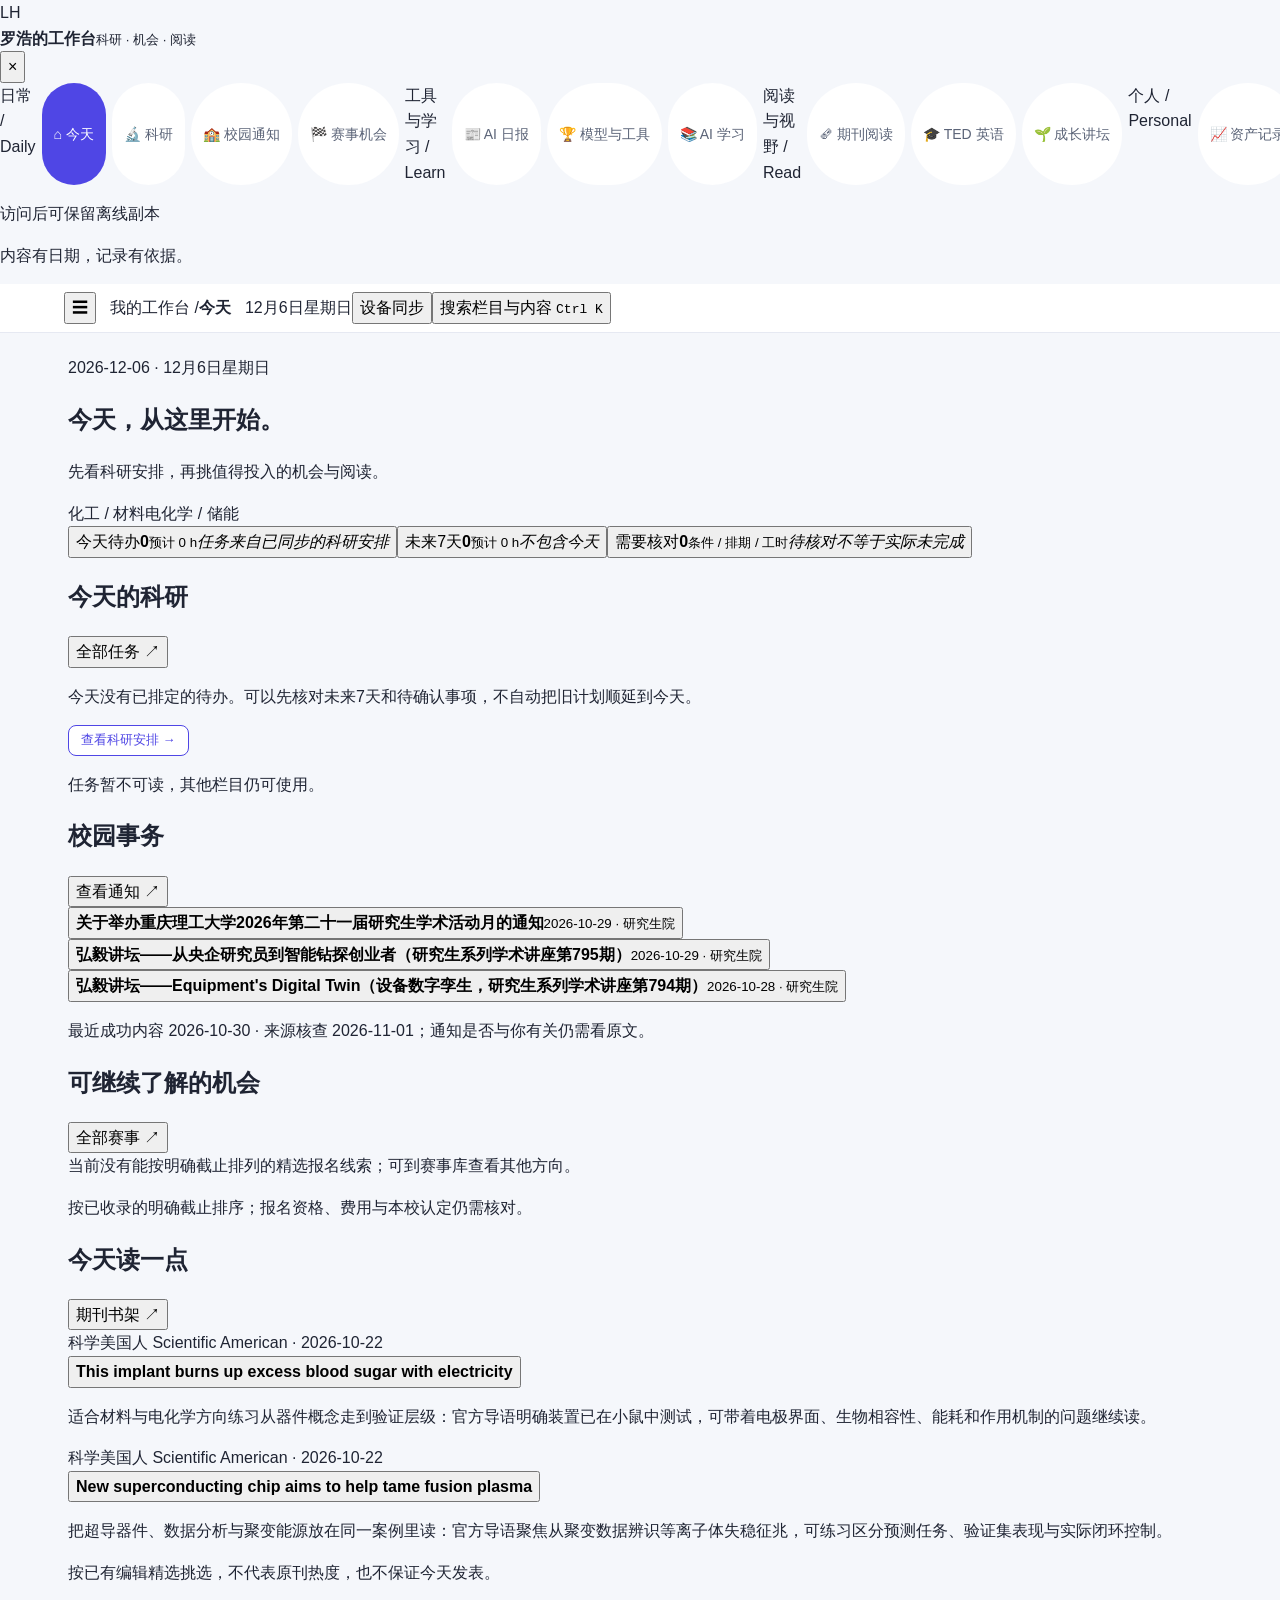
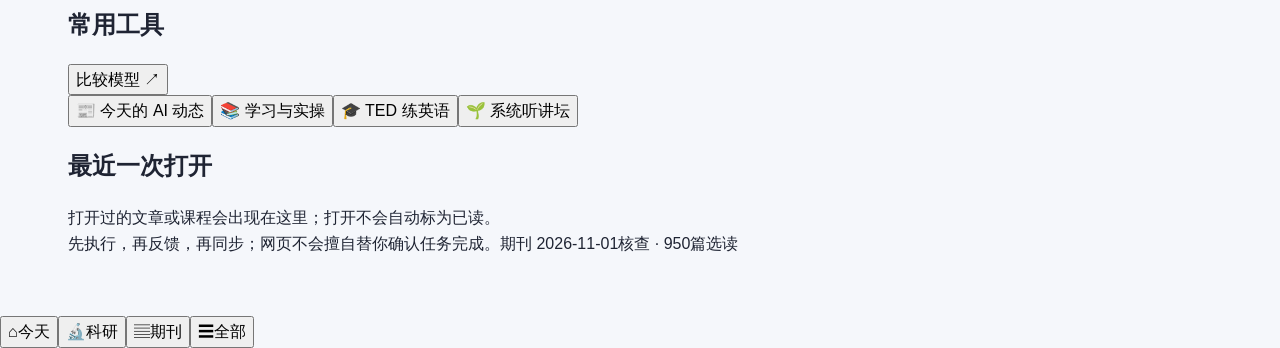
==== commit d688e063: "维护11月1日官方快照并修复报名定位、评测版本和阅读导读" ====
--- a/index.src.html
+++ b/index.src.html
@@ -531,7 +531,7 @@
       🆕 <b>2026 年 9 月新动态：</b>Claude Fable 5.1（9-1，AA 智能指数并列第一）、GPT-6 Astra（9-3，号称 AGI 时代但<b>几乎不可用</b>）、Gemini 3.8 Flash（9-2，多模态标杆）、Muse Spark 1.3（9-2）、Qwen3.8-Max 登 Code Arena WebDev 榜首（9-2）、GLM-5.3-Flash 开源（8-26）、腾讯 Hy4 Preview 开源（8-28）。<b>注意：GPT-6 Astra 被定为「关键网络安全」级，目前仅 Daybreak 计划批准者可用，投票榜样本极少，排名可能随时变化。</b>
     </div>
     <div class="disclaim">
-      <b>数据说明：</b>本页为<b>观点整理快照</b>，非官方实时排名。评级依据 2026-09 公开基准：Artificial Analysis 智能指数 <b>v4.3</b>（10 项标准化评测合成，满分≈58，<b>不同版本分数不可直接比较</b>）、Terminal-Bench 2.1（终端/编码 Agent 实跑）、SWE-bench Verified / Pro（真实 GitHub 任务）。<b>提示：SWE-bench Verified 已被指出存在测试集污染，前沿评测更看 SWE-bench Pro 与 Terminal-Bench 2.1。</b>模型迭代极快，具体分数请以来源链接的实时数据为准。
+      <b>数据说明：</b>本页为<b>观点整理快照</b>，非官方实时排名。Artificial Analysis 智能指数现为 <b>v5.0</b>（9 项评测、4 类各占 25%；2026-10-27 更换评测组合），<b>与旧 v4.3 分数不可直接比较</b>；旧版选录单独保留。主观评级、价格与 Terminal-Bench 2.1、SWE-bench Verified / Pro 为各自注明的历史快照。<b>提示：SWE-bench Verified 存在测试集污染风险。</b>模型迭代极快，具体分数请以来源链接和评测版本为准。
     </div>
 
         </details>
@@ -1375,6 +1375,7 @@
 
   /* ============ RANK DATA (snapshot 2026-10-17) ============ */
   var RANK = window.RANK || {};
+  var AA_VERSION = String(RANK.aaVersion || '4.3.2');
   document.getElementById("rank-updated").textContent=window.RANK_UPDATED||"未知";
   document.getElementById("rank-check-note").textContent=window.RANK_CHECK_NOTE||"各项日期与评测口径见表格说明。";
   ["models","tools","combos"].forEach(function(k){ if(!Array.isArray(RANK[k])) RANK[k]=[]; });
@@ -1392,7 +1393,7 @@
   function renderModels(){
     var dims = ["综合","推理","代码","多模态","长上下文","中文","性价比","开源"];
     var head = '<tr><th>#</th><th style="text-align:left">模型 / 厂商 · 价格</th>'
-      + '<th>AA<br>指数</th><th>代码<br>TB2.1</th>'
+      + '<th>AA<br>v'+esc(AA_VERSION)+'</th><th>代码<br>TB2.1</th>'
       + dims.map(function(d){return '<th>'+d+'</th>';}).join('')
       + '<th style="text-align:left">一句话点评</th></tr>';
     var _msorted = RANK.models.slice().sort(function(a,b){
@@ -1410,7 +1411,7 @@
         + '</tr>';
     }).join('');
     document.getElementById("p-models").innerHTML =
-      '<div class="legend">评级：<span class="tier t-S">S</span>顶尖/第一梯队 <span class="tier t-A">A</span>很强/第二梯队 <span class="tier t-B">B</span>够用/第三梯队 <span class="tier t-C">C</span>偏弱 <span class="tier t-none">—</span>未核实 / 不适用。评级为本站观点。AA = Artificial Analysis 智能指数 v4.3.2，比较时注意具体型号与推理档位；TB2.1 为历史口径，当前官方榜为 4.0，新旧口径不可直接比。表格可左右滑动查看全部列。</div>'
+      '<div class="legend">评级：<span class="tier t-S">S</span>顶尖/第一梯队 <span class="tier t-A">A</span>很强/第二梯队 <span class="tier t-B">B</span>够用/第三梯队 <span class="tier t-C">C</span>偏弱 <span class="tier t-none">—</span>未核实 / 不适用。评级为本站观点。AA = Artificial Analysis 智能指数 v'+esc(AA_VERSION)+'，仅显示严格对应型号与推理档位的当前分数；旧版分数在说明及历史选录中保留，不与新版合并排序。价格、主观等级及 TB2.1 为历史口径；当前 Terminal-Bench 为 4.0，新旧口径不可直接比。表格可左右滑动查看全部列。</div>'
       + '<div class="matrix-wrap"><table class="matrix"><thead>'+head+'</thead><tbody>'+rows+'</tbody></table></div>';
   }
   function renderTools(){
@@ -1462,7 +1463,12 @@
       return '<h3 style="margin:18px 0 8px;font-size:16px">'+esc(obj.title)+'</h3>'+
         '<table class="ranktbl"><thead><tr><th>#</th><th>模型 / 组合</th><th>分数</th></tr></thead><tbody>'+rows+'</tbody></table>';
     }
-    document.getElementById("p-tables").innerHTML = t(RANK.tables.aa)+t(RANK.tables.tb)+t(RANK.tables.swe)+(RANK.tables.swe_pro.rows.length?t(RANK.tables.swe_pro):"")+
+    var history=RANK.aaHistory, historyHTML='';
+    if(history&&Array.isArray(history.rows)&&history.rows.length){
+      historyHTML='<details class="reader-note" id="rank-aa-history"><summary>AA v'+esc(history.version)+' 历史选录 · '+esc(history.snapshotAsOf)+'</summary><p>'+esc(history.notice)+'</p><ul>'+
+        history.rows.filter(Array.isArray).map(function(r){return '<li>'+esc(r[0])+'：'+esc(r[1]==null?'—':r[1])+' 分</li>';}).join('')+'</ul></details>';
+    }
+    document.getElementById("p-tables").innerHTML = t(RANK.tables.aa)+historyHTML+t(RANK.tables.tb)+t(RANK.tables.swe)+(RANK.tables.swe_pro.rows.length?t(RANK.tables.swe_pro):"")+
       '<p style="color:var(--ink-soft);font-size:13px;margin-top:8px">不同评测与版本不作跨表排名。核对实时数据：<a href="https://artificialanalysis.ai/leaderboards/models" target="_blank" rel="noopener noreferrer">Artificial Analysis ↗</a> · <a href="https://www.tbench.ai/leaderboard" target="_blank" rel="noopener noreferrer">Terminal-Bench ↗</a> · <a href="https://www.swebench.com/" target="_blank" rel="noopener noreferrer">SWE-bench ↗</a>。</p>';
   }
   renderModels(); renderTools(); renderCombos(); renderTables();
@@ -1472,12 +1478,12 @@
     function score(x){var v=kind==="models"?x.iaa:(kind==="tools"?x.tb:grades[x.score]);return Number.isFinite(v)?v:-1;}
     var rows=RANK[kind].slice().sort(function(a,b){return score(b)-score(a);});
     document.getElementById("p-"+kind).innerHTML += '<div class="rank-mobile">'+rows.map(function(m,i){
-      var label=kind==="models"?"AA v4.3":(kind==="tools"?"TB 2.1":"综合评级");
+      var label=kind==="models"?"AA v"+AA_VERSION:(kind==="tools"?"TB 2.1":"综合评级");
       var val=kind==="models"?numCell(m.iaa):(kind==="tools"?numCell(m.tb):tierBadge(m.score));
       var meta=kind==="models"?[m.vendor,m.price].filter(Boolean).join(" · "):[m.model,m.price].filter(Boolean).join(" · ");
       var dims=Object.keys(m.t||{}).map(function(k){return '<span>'+esc(({up:"上手",os:"开源"})[k]||k)+' '+tierBadge(m.t[k])+'</span>';}).join("");
       return '<article class="rank-mini"><div class="rank-mini-head"><span class="rank-order">#'+(i+1)+'</span><h3>'+esc(m.name)+'</h3></div>'+
-        '<div class="rank-meta">'+esc(meta)+'</div><div class="rank-score">'+label+' '+val+
+        '<div class="rank-meta">'+esc(meta)+'</div><div class="rank-score">'+esc(label)+' '+val+
         (kind==="tools"?' <span>SWE Verified '+numCell(m.sv)+'</span>':'')+'</div>'+
         '<details><summary>评分与说明</summary><div class="rank-dims">'+dims+'</div><p>'+esc(m.note||"暂无说明")+'</p></details></article>';
     }).join("")+'</div>';
@@ -1689,7 +1695,7 @@
     else COMP_PAGE = parseInt(p, 10);
     renderComp();
     var vc = document.getElementById("view-comp");
-    if(vc && vc.scrollIntoView) vc.scrollIntoView({behavior:"smooth", block:"start"});
+    if(vc && vc.scrollIntoView) vc.scrollIntoView({behavior:readingScrollBehavior(), block:"start"});
   });
   document.getElementById("comp-list").addEventListener("click", function(ev){
     var btn = ev.target.closest ? ev.target.closest(".copybtn") : null;
@@ -2035,15 +2041,18 @@
     window.AI_COPY(location.href,document.getElementById("copyBtn"));
   });
   window.addEventListener("hashchange", syncRoute);
+  function readingScrollBehavior(){
+    return window.matchMedia&&window.matchMedia("(prefers-reduced-motion: reduce)").matches?"instant":"smooth";
+  }
   document.getElementById("nav").addEventListener("click",function(e){
     var link=e.target.closest ? e.target.closest("a[data-target]") : null;
     if(!link) return;
     var target=document.getElementById(link.getAttribute("data-target"));
-    if(target && target.scrollIntoView){e.preventDefault();target.scrollIntoView({behavior:"smooth",block:"start"});}
+    if(target && target.scrollIntoView){e.preventDefault();target.scrollIntoView({behavior:readingScrollBehavior(),block:"start"});}
   });
   var dailyScrollSpy=null;
   var topButton=document.getElementById("toTop");
-  topButton.addEventListener("click",function(){window.scrollTo({top:0,behavior:"smooth"});});
+  topButton.addEventListener("click",function(){window.scrollTo({top:0,behavior:readingScrollBehavior()});});
   window.addEventListener("scroll",function(){
     topButton.classList.toggle("show",window.scrollY>400);
     if(ACTIVE_TAB==="daily"&&dailyScrollSpy)dailyScrollSpy();
@@ -2664,7 +2673,7 @@
         var rego = x.rego
           ? '<span class="chip" style="border-color:var(--line)">👥 ' + esc(x.rego) + '</span>'
           : '';
-        return '<article class="cmp">' +
+        return '<article class="cmp" tabindex="-1" data-match-name="' + esc(x.n || "") + '">' +
           '<div class="cmp-head" style="cursor:default">' +
             '<span class="chip" style="border-color:var(--line)">🏫 ' + esc(sc.n) + '</span>' +
             '<span class="cmp-name">🏅 ' + esc(x.n || "") + '</span>' +
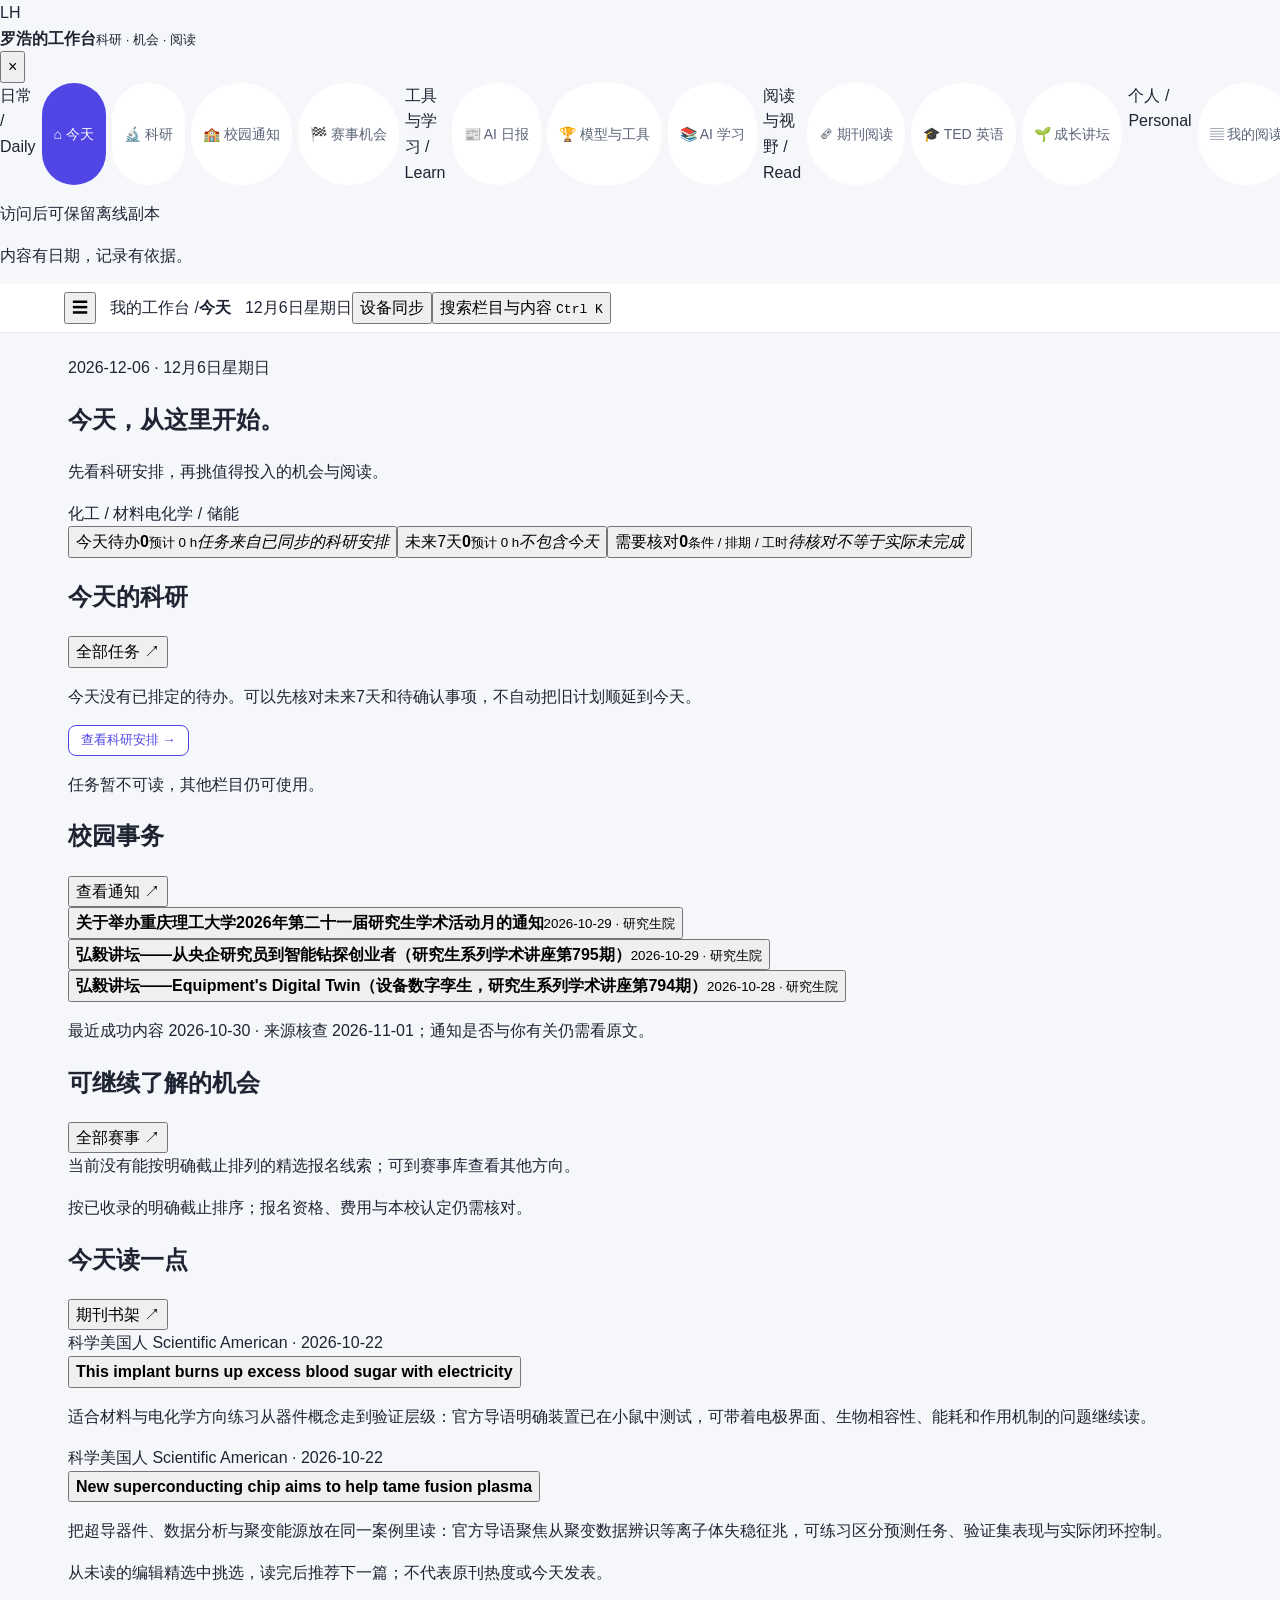
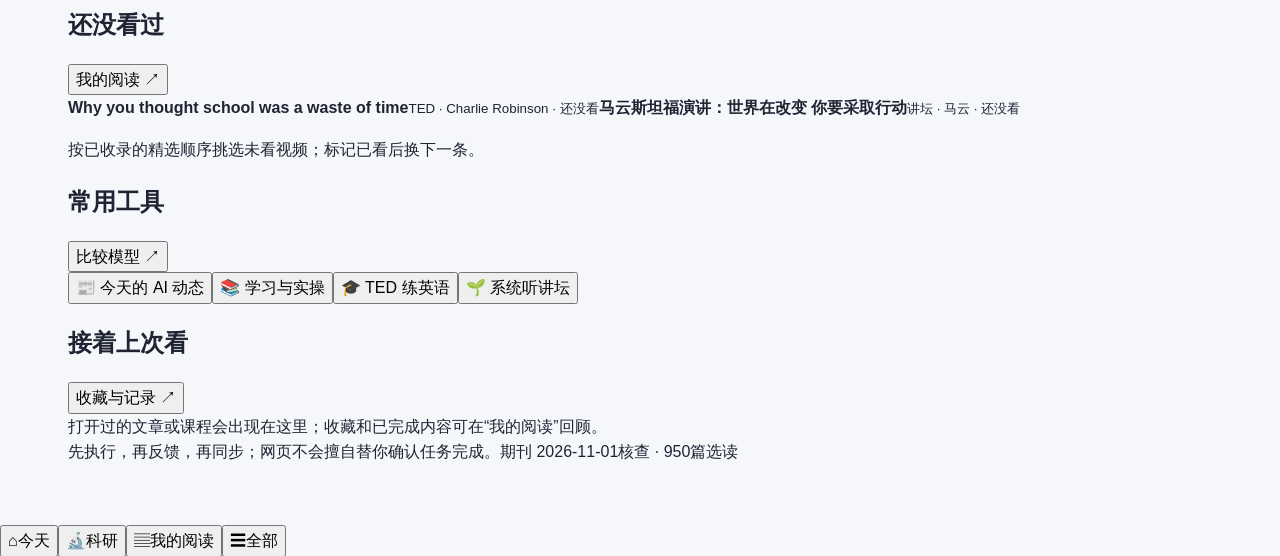
==== commit 0b87a486: "集中保存阅读足迹并将每日内容维护交给WorkBuddy" ====
--- a/index.src.html
+++ b/index.src.html
@@ -466,6 +466,7 @@
       <button class="tab" id="tab-ted" role="tab" aria-selected="false" aria-controls="view-ted" data-tab="ted">🎓 TED 英语</button>
       <button class="tab" id="tab-forum" role="tab" aria-selected="false" aria-controls="view-forum" data-tab="forum">🌱 成长讲坛</button>
       <div class="nav-group-label" aria-hidden="true">个人 / Personal</div>
+      <button class="tab" id="tab-library" role="tab" aria-selected="false" aria-controls="view-library" data-tab="library">▤ 我的阅读</button>
       <button class="tab" id="tab-funds" role="tab" aria-selected="false" aria-controls="view-funds" data-tab="funds">📈 资产记录</button>
     </nav>
     <div class="workspace-sidebar-foot"><p id="workspace-network">个人资料与阅读放在同一处</p><button type="button" id="workspace-install" hidden>添加到桌面 ↗</button><p>内容有日期，记录有依据。</p></div>
@@ -484,12 +485,21 @@
         <section class="home-panel"><div class="home-panel-head"><h2>可继续了解的机会</h2><button type="button" data-go="comp">全部赛事 ↗</button></div><div class="home-list" id="home-opportunities"></div><p class="home-note">按已收录的明确截止排序；报名资格、费用与本校认定仍需核对。</p></section>
       </div>
       <div class="home-column">
-        <section class="home-panel"><div class="home-panel-head"><h2>今天读一点</h2><button type="button" data-go="magazines">期刊书架 ↗</button></div><div id="home-reading"></div><p class="home-note">按已有编辑精选挑选，不代表原刊热度，也不保证今天发表。</p></section>
+        <section class="home-panel"><div class="home-panel-head"><h2>今天读一点</h2><button type="button" data-go="magazines">期刊书架 ↗</button></div><div id="home-reading"></div><p class="home-note">从未读的编辑精选中挑选，读完后推荐下一篇；不代表原刊热度或今天发表。</p></section>
+        <section class="home-panel"><div class="home-panel-head"><h2>还没看过</h2><button type="button" data-go="library">我的阅读 ↗</button></div><div id="home-watching" class="home-list"></div><p class="home-note">按已收录的精选顺序挑选未看视频；标记已看后换下一条。</p></section>
         <section class="home-panel"><div class="home-panel-head"><h2>常用工具</h2><button type="button" data-go="rank">比较模型 ↗</button></div><div class="home-quick-grid"><button type="button" data-go="daily">📰 今天的 AI 动态</button><button type="button" data-go="learn">📚 学习与实操</button><button type="button" data-go="ted">🎓 TED 练英语</button><button type="button" data-go="forum">🌱 系统听讲坛</button></div></section>
-        <section class="home-panel"><div class="home-panel-head"><h2>最近一次打开</h2></div><div id="home-opened" class="home-empty">打开过的文章或课程会出现在这里；打开不会自动标为已读。</div></section>
+        <section class="home-panel"><div class="home-panel-head"><h2>接着上次看</h2><button type="button" data-go="library">收藏与记录 ↗</button></div><div id="home-opened" class="home-empty">打开过的文章或课程会出现在这里；打开不会自动标为已读。</div></section>
       </div>
     </div>
     <div class="home-footer"><span>先执行，再反馈，再同步；网页不会擅自替你确认任务完成。</span><span id="home-content-state">本地内容就绪</span></div>
+  </section>
+  <section id="view-library" class="view" style="display:none" role="tabpanel" aria-labelledby="tab-library">
+    <div class="view-head"><div><h2>▤ 我的阅读</h2><p>收藏在这里，读过的也在这里。随时回顾，接着上次打开的内容继续看。</p></div></div>
+    <div class="reading-modes" role="group" aria-label="阅读记录状态"><button type="button" data-reading-mode="all" aria-pressed="true">全部记录</button><button type="button" data-reading-mode="continue" aria-pressed="false">继续阅读</button><button type="button" data-reading-mode="fav" aria-pressed="false">我的收藏</button><button type="button" data-reading-mode="done" aria-pressed="false">已读 / 已看</button></div>
+    <div class="reading-tools"><input type="search" id="reading-query" class="section-search" aria-label="搜索我的阅读" placeholder="搜索标题、刊物或讲者…"><select id="reading-kind" aria-label="阅读记录栏目"><option value="all">全部栏目</option><option value="magazines">期刊文章</option><option value="ted">TED</option><option value="forum">成长讲坛</option><option value="learn">AI 学习</option></select><button type="button" class="top-btn" id="reading-reset">清除筛选</button></div>
+    <div class="mag-caption"><h3 id="reading-heading" tabindex="-1">我的书签与足迹</h3><p id="reading-count" role="status" aria-live="polite"></p></div>
+    <div id="reading-list" class="reading-list"></div><div class="reading-load"><button type="button" id="reading-more" class="top-btn" hidden>再看一些记录</button></div>
+    <p id="reading-storage-note" class="mag-notice"></p><button type="button" class="top-btn" data-cloud-open>设备同步设置</button>
   </section>
   <!-- ================= DAILY VIEW ================= -->
   <div id="view-daily" role="tabpanel" aria-labelledby="tab-daily">
@@ -1116,7 +1126,7 @@
   </div>
 
   </div><!-- workspace-content -->
-  <nav class="workspace-mobile-nav" aria-label="快捷入口"><button type="button" data-go="home"><span aria-hidden="true">⌂</span>今天</button><button type="button" data-go="research"><span aria-hidden="true">🔬</span>科研</button><button type="button" data-go="magazines"><span aria-hidden="true">▤</span>期刊</button><button type="button" data-menu-open aria-controls="workspace-menu" aria-expanded="false"><span aria-hidden="true">☰</span>全部</button></nav>
+  <nav class="workspace-mobile-nav" aria-label="快捷入口"><button type="button" data-go="home"><span aria-hidden="true">⌂</span>今天</button><button type="button" data-go="research"><span aria-hidden="true">🔬</span>科研</button><button type="button" data-go="library"><span aria-hidden="true">▤</span>我的阅读</button><button type="button" data-menu-open aria-controls="workspace-menu" aria-expanded="false"><span aria-hidden="true">☰</span>全部</button></nav>
   <dialog id="workspace-search" class="workspace-search-dialog" aria-label="搜索工作台"><div class="workspace-search-head"><input id="workspace-query" type="search" aria-label="搜索所有栏目" placeholder="搜索任务、文章、比赛或课程…" autocomplete="off"><button type="button" id="workspace-search-close">关闭</button></div><div id="workspace-search-results" class="workspace-search-results"></div><div class="workspace-search-footer" id="workspace-search-hint">输入关键词，跨栏目查找。任务进度仍以已同步记录为准。</div></dialog>
   <button id="toTop" title="回到顶部" aria-label="回到顶部">↑</button>
   <div id="copy-status" class="sr-only" role="status" aria-live="polite"></div>
@@ -1180,8 +1190,8 @@
   document.getElementById("copy-close").addEventListener("click",function(){var d=document.getElementById("copy-dialog");if(d.close)d.close();else d.removeAttribute("open");});
   document.getElementById("copy-dialog").addEventListener("close",function(){var el=this._copyTrigger;if(el&&el.focus)el.focus({preventScroll:true});});
   /* ============ TAB SWITCHING ============ */
-  var NAV_TABS=["home","research","cqut","comp","daily","rank","learn","magazines","ted","forum","funds"];
-  var NAV_LABELS={home:"今天",research:"科研",cqut:"校园通知",comp:"赛事机会",daily:"AI日报",rank:"模型与工具",learn:"AI学习",magazines:"期刊阅读",ted:"TED英语",forum:"成长讲坛",funds:"资产记录"};
+  var NAV_TABS=["home","research","cqut","comp","daily","rank","learn","magazines","ted","forum","library","funds"];
+  var NAV_LABELS={home:"今天",research:"科研",cqut:"校园通知",comp:"赛事机会",daily:"AI日报",rank:"模型与工具",learn:"AI学习",magazines:"期刊阅读",ted:"TED英语",forum:"成长讲坛",library:"我的阅读",funds:"资产记录"};
   var NAV_RENDERED=false;
   function exposeNavSelection(tab){
     if(navigationMedia&&navigationMedia.matches&&!menuOpen)return;
@@ -1432,7 +1442,7 @@
         + '</tr>';
     }).join('');
     document.getElementById("p-tools").innerHTML =
-      '<div class="legend">表现取决于模型、工具配置与具体任务。表内 TB2.1 / SWE-bench Verified 为已收录的历史基准，不能当作今天的工具实测；模型支持及计费方式按本轮官方文档核查，具体套餐与额度以官网为准。上手评级为本站建议：<span class="tier t-A">A</span>较易 / <span class="tier t-B">B</span>需一点基础 / <span class="tier t-C">C</span>需会用终端。</div>'
+      '<div class="legend">表现取决于模型、工具配置与具体任务。表内 TB2.1 / SWE-bench Verified 为已收录的历史基准，不能当作今天的工具实测；模型支持及计费方式沿用此前记录，本轮未重新核实，具体套餐与额度以官网为准。上手评级为本站建议：<span class="tier t-A">A</span>较易 / <span class="tier t-B">B</span>需一点基础 / <span class="tier t-C">C</span>需会用终端。</div>'
       + '<div class="matrix-wrap"><table class="matrix"><thead>'+head+'</thead><tbody>'+rows+'</tbody></table></div>';
   }
   function renderCombos(){
@@ -3040,6 +3050,7 @@
   }
 })();
 </script>
+<script src="reading.js"></script>
 <script>
 /* Local learning records: opening a link never automatically marks a lesson as watched. */
 (function(){
@@ -3083,7 +3094,7 @@
   }
   function paint(m){
     var q=m.search.value.trim().toLowerCase(), mode=m.select.value, shown=0;
-    window.AI_SESSION.write("ai-library-"+m.kind,{query:m.search.value.slice(0,200),mode:mode});
+    window.AI_SESSION.write("ai-library-"+m.kind,{query:m.search.value.slice(0,200),mode:mode,unseenDefault:true});
     var cards=Array.from(m.root.querySelectorAll(m.kind==="learn"?".rsrc-item":"article.cmp"));
     var available=new Set();
     cards.forEach(function(card){
@@ -3133,7 +3144,7 @@
       });
     }
     var recent=Object.values(entries).filter(function(x){return x.kind===m.kind&&x.at>0;}).sort(function(a,b){return b.at-a.at;})[0];
-    var html=recent?'上次打开：<a href="'+esc(recent.url)+'" target="_blank" rel="noopener noreferrer">'+esc(recent.title)+'</a>':"";
+    var html=recent?'最近记录：<a href="'+esc(recent.url)+'" target="_blank" rel="noopener noreferrer">'+esc(recent.title)+'</a>':"";
     if(m.recent.innerHTML!==html) m.recent.innerHTML=html;
     m.note.textContent=canSave?"收藏与已看先保存在本机；连接设备后可跨屏同步。打开视频不会自动标记已看。":"浏览器未允许保存，学习记录仅本次有效。";
   }
@@ -3150,7 +3161,7 @@
     var m={kind:pair[0],root:root,search:tools.querySelector("input"),select:tools.querySelector("select"),count:tools.querySelector(".library-count"),recent:tools.querySelector(".library-recent"),note:tools.querySelector(".library-storage-note"),empty:empty,progress:tools.querySelector(".library-progress"),clear:tools.querySelector("[data-library-reset]")};
     var saved=window.AI_SESSION.read("ai-library-"+m.kind);
     m.search.value=typeof saved.query==="string"?saved.query.slice(0,200):"";
-    m.select.value=["all","fav","unseen","done"].indexOf(saved.mode)>=0?saved.mode:"all";
+    m.select.value=(["fav","done"].indexOf(saved.mode)>=0||saved.unseenDefault&&["all","unseen"].indexOf(saved.mode)>=0)?saved.mode:"unseen";
     m.clear.addEventListener("click",function(){m.search.value="";m.select.value="all";document.getElementById("view-"+m.kind).dispatchEvent(new Event("library-reset"));paint(m);});
     modules.push(m);
     m.search.addEventListener("input",function(){paint(m);});m.select.addEventListener("change",function(){paint(m);});
@@ -3164,7 +3175,9 @@
       var card=action.closest("article.cmp,.rsrc-item"),m=modules.find(function(x){return x.root.contains(card);});
       if(!m) return;
       var meta=info(card,m.kind);if(!meta) return;
-      var record=item(meta),key=action.dataset.learnAction;record[key]=!record[key];save();if(window.AI_CLOUD)window.AI_CLOUD.change('learning',meta.id,key,record[key],{kind:record.kind,url:record.url,title:record.title,at:record.at});modules.forEach(paint);return;
+      var record=item(meta),key=action.dataset.learnAction;record[key]=!record[key];record.at=Date.now();save();if(window.AI_CLOUD)window.AI_CLOUD.change('learning',meta.id,key,record[key],{kind:record.kind,url:record.url,title:record.title,at:record.at});if(window.AI_READING)window.AI_READING.notify(KEY);modules.forEach(paint);
+      var allCards=Array.from(m.root.querySelectorAll(m.kind==="learn"?".rsrc-item":"article.cmp")),position=allCards.indexOf(card),nextCard=allCards.slice(position+1).concat(allCards.slice(0,position).reverse()).find(function(c){return !c.hidden;});
+      var replacement=!card.hidden?action:nextCard&&nextCard.querySelector('[data-learn-action="'+key+'"]')||m.select;if(replacement)replacement.focus({preventScroll:true});return;
     }
     var link=e.target.closest?e.target.closest("a[href]"):null;
     if(!link) return;
@@ -3176,6 +3189,7 @@
     });
   },true);
   window.addEventListener("storage",function(e){if(e.key===KEY){entries=Object.create(null);read();modules.forEach(paint);}});
+  window.addEventListener("reading-records-changed",function(e){if(e.detail&&e.detail.key===KEY){entries=Object.create(null);read();modules.forEach(paint);}});
 })();
 </script>
 <script>
@@ -3221,7 +3235,7 @@
   language.value=["zh","en"].indexOf(session.language)>=0?session.language:"all";
   q.value=typeof session.query==="string"?session.query.slice(0,300):"";
   category.value=["商业财经","生活人文","人物纪实","时事观察","科学新知"].indexOf(session.category)>=0?session.category:"all";
-  mode.value=["fav","unread","read"].indexOf(session.mode)>=0?session.mode:"all";
+  mode.value=(["fav","read"].indexOf(session.mode)>=0||session.unreadDefault&&["all","unread"].indexOf(session.mode)>=0)?session.mode:"unread";
   if(Number.isInteger(session.limit)&&session.limit>=18&&session.limit<=2000)limit=session.limit;
   function countFor(id){return articles.filter(function(a){return a.publication===id;}).length;}
   function accent(p){return /^#[a-f0-9]{6}$/i.test(p.accent||"")?p.accent:"#4f46e5";}
@@ -3239,7 +3253,7 @@
     return parts.join(" · ");
   }
   function render(){
-    window.AI_SESSION.write("ai-magazine-filters",{publication:selected,query:q.value,category:category.value,mode:mode.value,language:language.value,order:order,limit:limit});
+    window.AI_SESSION.write("ai-magazine-filters",{publication:selected,query:q.value,category:category.value,mode:mode.value,language:language.value,order:order,limit:limit,unreadDefault:true});
     document.getElementById("magazine-stamp").textContent=pubs.length+" 本刊物 · "+articles.length+" 篇选读 · 最近核查 "+(window.MAGAZINES_CHECKED||"待核查");
     var names={latest:"最新文章",hot:"来源热榜",featured:"编辑精选"};
     ["latest","hot","featured"].forEach(function(name){document.getElementById("magazine-order-"+name).setAttribute("aria-pressed",String(name===order));});
@@ -3272,12 +3286,13 @@
     var url=el.dataset.magUrl,action=el.dataset.magAction,a=currentArticle(url)||(records[url]&&savedArticle(url,records[url]));if(!a||["fav","read"].indexOf(action)<0)return;
     var buttons=Array.prototype.slice.call(document.querySelectorAll('[data-mag-action="'+action+'"]')),index=buttons.indexOf(el),r=records[url]||(records[url]={fav:false,read:false,at:0});
     if(!a.savedCopy)r.article=articleCopy(a);
-    r[action]=!r[action];r.at=Date.now();save();if(window.AI_CLOUD)window.AI_CLOUD.change('magazine',url,action,r[action],{url:url,at:r.at,article:r.article});render();
+    r[action]=!r[action];r.at=Date.now();save();if(window.AI_CLOUD)window.AI_CLOUD.change('magazine',url,action,r[action],{url:url,at:r.at,article:r.article});if(window.AI_READING)window.AI_READING.notify(KEY);render();
     var replacement=document.querySelector('[data-mag-action="'+action+'"][data-mag-url="'+url.replace(/\\/g,"\\\\").replace(/"/g,'\\"')+'"]');
     if(!replacement){var remaining=document.querySelectorAll('[data-mag-action="'+action+'"]');replacement=remaining[Math.min(Math.max(index,0),remaining.length-1)]||document.getElementById("magazine-heading");}
     if(replacement)replacement.focus({preventScroll:true});
   });
   window.addEventListener("storage",function(e){if(e.key===KEY||e.key===null){read();render();}});
+  window.addEventListener("reading-records-changed",function(e){if(e.detail&&e.detail.key===KEY){read();render();}});
   render();
 })();
 </script>
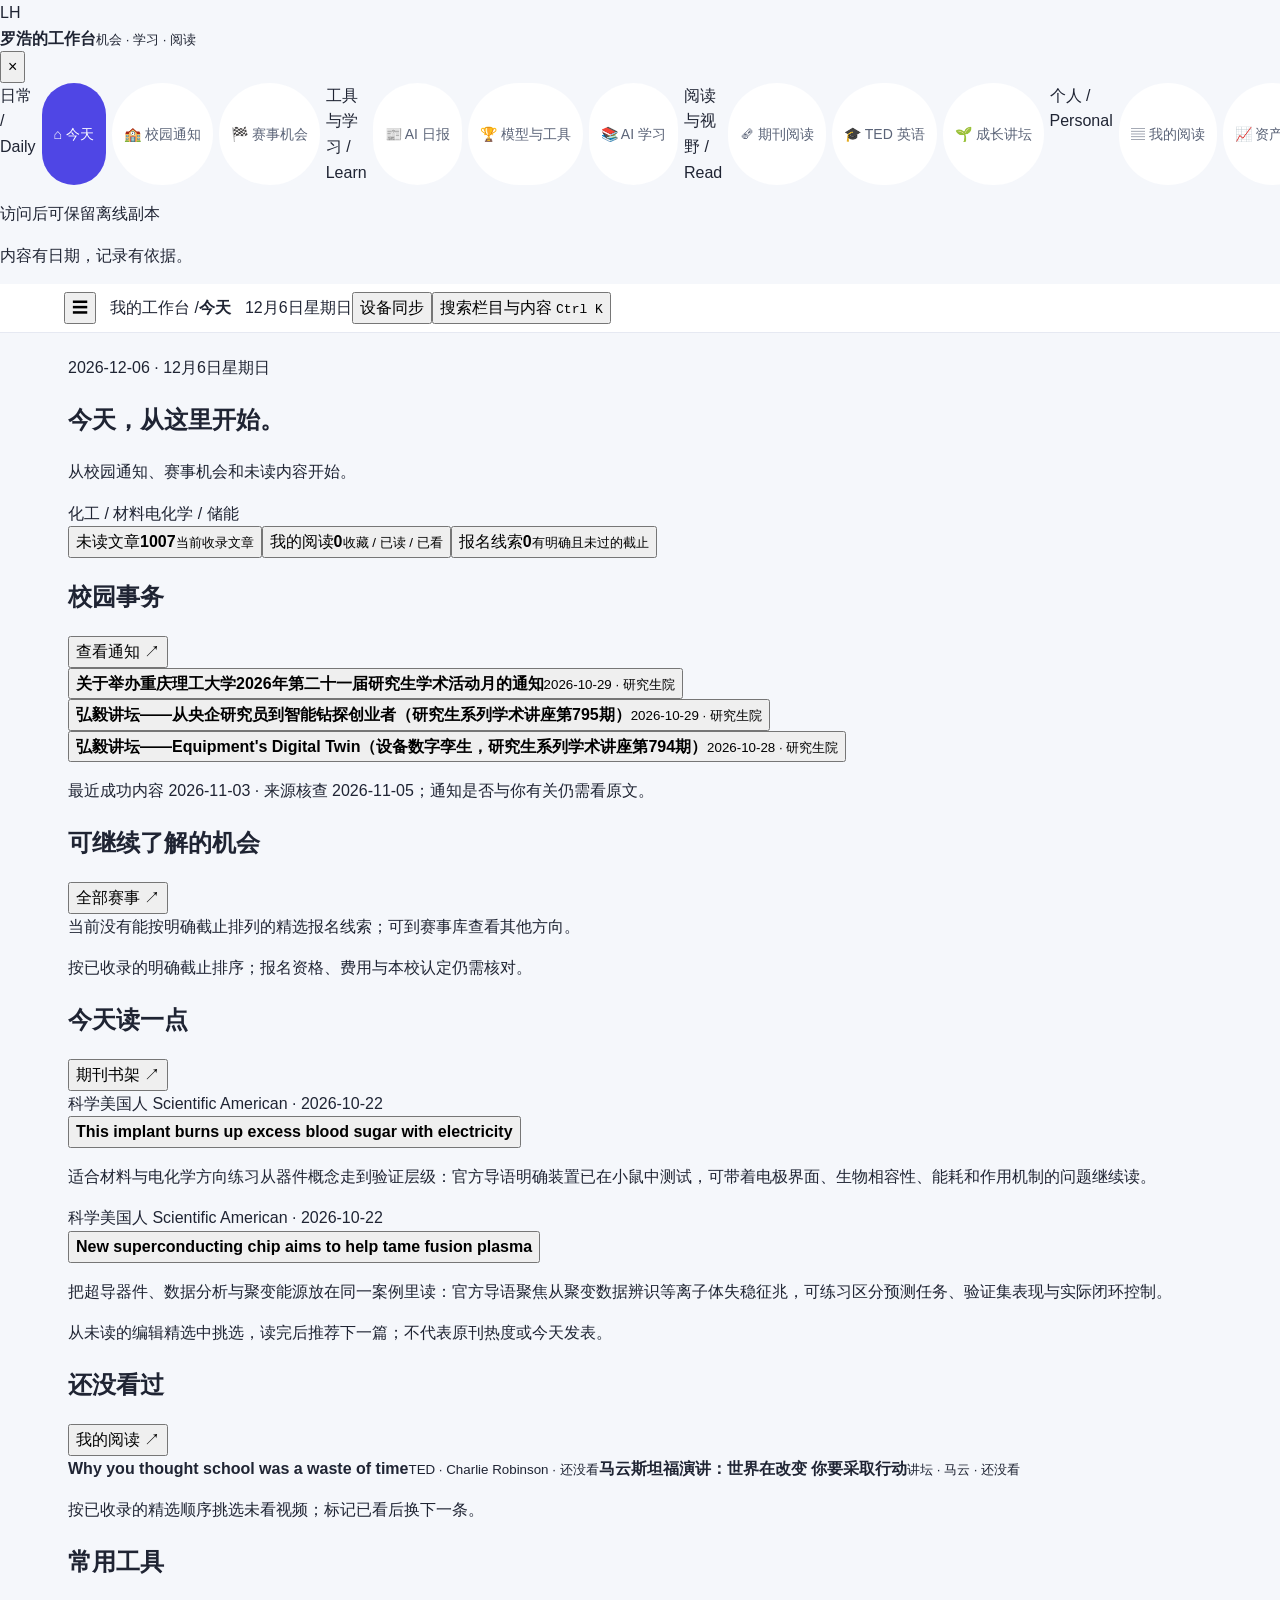
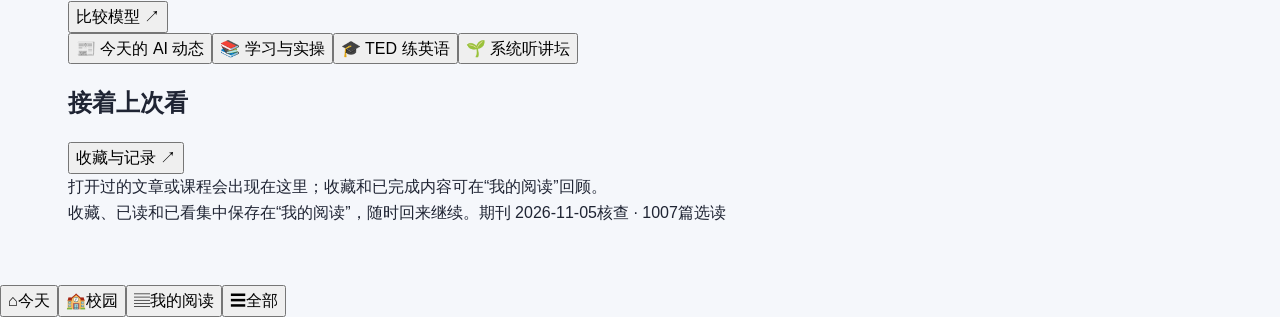
==== commit bd426d0b: "撤下科研界面，修复净值更新并完成阅读与发布核验" ====
--- a/index.src.html
+++ b/index.src.html
@@ -449,12 +449,11 @@
 <body class="workspace-shell">
   <a class="skip-link" href="#workspace-content" id="skip-content">跳到正文</a>
   <aside class="workspace-sidebar" id="workspace-menu" aria-label="全部栏目">
-    <div class="workspace-brand"><span class="workspace-monogram" aria-hidden="true">LH</span><div><strong>罗浩的工作台</strong><small>科研 · 机会 · 阅读</small></div></div>
+    <div class="workspace-brand"><span class="workspace-monogram" aria-hidden="true">LH</span><div><strong>罗浩的工作台</strong><small>机会 · 学习 · 阅读</small></div></div>
     <button type="button" id="workspace-menu-close" class="workspace-menu-close" aria-label="关闭全部栏目">×</button>
     <nav class="tabs" role="tablist" aria-label="工作台栏目" aria-orientation="vertical">
       <div class="nav-group-label" aria-hidden="true">日常 / Daily</div>
       <button class="tab active" id="tab-home" role="tab" aria-selected="true" aria-controls="view-home" data-tab="home">⌂ 今天</button>
-      <button class="tab" id="tab-research" role="tab" aria-selected="false" aria-controls="view-research" data-tab="research">🔬 科研</button>
       <button class="tab" id="tab-cqut" role="tab" aria-selected="false" aria-controls="view-cqut" data-tab="cqut">🏫 校园通知</button>
       <button class="tab" id="tab-comp" role="tab" aria-selected="false" aria-controls="view-comp" data-tab="comp">🏁 赛事机会</button>
       <div class="nav-group-label" aria-hidden="true">工具与学习 / Learn</div>
@@ -475,12 +474,11 @@
   <header class="appbar"><div class="appbar-inner"><button class="workspace-menu-toggle" id="workspace-menu-toggle" type="button" aria-label="打开全部栏目" aria-controls="workspace-menu" aria-expanded="false">☰</button><div class="workspace-breadcrumb"><span>我的工作台 /</span><strong id="workspace-current-title">今天</strong></div><div class="workspace-header-actions"><span class="workspace-header-date" id="workspace-header-date"></span><button type="button" class="workspace-cloud-button" data-cloud-open>设备同步</button><button type="button" class="workspace-search-button" id="workspace-search-open" aria-haspopup="dialog">搜索栏目与内容 <kbd>Ctrl K</kbd></button></div></div></header>
   <div id="workspace-content">
   <section id="view-home" class="view workbench-home" role="tabpanel" aria-labelledby="tab-home">
-    <div class="home-heading"><div><div class="home-eyebrow" id="home-date">MY DAILY WORKSPACE</div><h1>今天，从这里开始。</h1><p>先看科研安排，再挑值得投入的机会与阅读。</p></div><div class="home-personal"><span>化工 / 材料</span><span>电化学 / 储能</span></div></div>
+    <div class="home-heading"><div><div class="home-eyebrow" id="home-date">MY DAILY WORKSPACE</div><h1>今天，从这里开始。</h1><p>从校园通知、赛事机会和未读内容开始。</p></div><div class="home-personal"><span>化工 / 材料</span><span>电化学 / 储能</span></div></div>
     <div id="home-resume" hidden></div>
     <div class="home-metrics" id="home-metrics"></div>
     <div class="home-grid">
       <div class="home-column">
-        <section class="home-panel"><div class="home-panel-head"><h2>今天的科研</h2><button type="button" data-go="research">全部任务 ↗</button></div><div id="home-tasks"></div><div id="home-attention"></div><p id="home-research-stamp" class="home-note"></p></section>
         <section class="home-panel"><div class="home-panel-head"><h2>校园事务</h2><button type="button" data-go="cqut">查看通知 ↗</button></div><div class="home-list" id="home-notices"></div><p class="home-note" id="home-notice-stamp"></p></section>
         <section class="home-panel"><div class="home-panel-head"><h2>可继续了解的机会</h2><button type="button" data-go="comp">全部赛事 ↗</button></div><div class="home-list" id="home-opportunities"></div><p class="home-note">按已收录的明确截止排序；报名资格、费用与本校认定仍需核对。</p></section>
       </div>
@@ -491,7 +489,7 @@
         <section class="home-panel"><div class="home-panel-head"><h2>接着上次看</h2><button type="button" data-go="library">收藏与记录 ↗</button></div><div id="home-opened" class="home-empty">打开过的文章或课程会出现在这里；打开不会自动标为已读。</div></section>
       </div>
     </div>
-    <div class="home-footer"><span>先执行，再反馈，再同步；网页不会擅自替你确认任务完成。</span><span id="home-content-state">本地内容就绪</span></div>
+    <div class="home-footer"><span>收藏、已读和已看集中保存在“我的阅读”，随时回来继续。</span><span id="home-content-state">本地内容就绪</span></div>
   </section>
   <section id="view-library" class="view" style="display:none" role="tabpanel" aria-labelledby="tab-library">
     <div class="view-head"><div><h2>▤ 我的阅读</h2><p>收藏在这里，读过的也在这里。随时回顾，接着上次打开的内容继续看。</p></div></div>
@@ -1043,26 +1041,6 @@
     </div>
   </div>
 
-  <div id="view-research" class="view" style="display:none" role="tabpanel" aria-labelledby="tab-research">
-    <header class="research-hero"><div><span class="research-kicker" id="research-date">我的科研 · 北京时间</span><h2>科研 · 把今天做清楚</h2><p id="research-focus">正在读取任务与执行内容…</p></div><button type="button" class="research-refresh" id="research-refresh">检查更新</button></header>
-    <p id="research-sync-status" class="research-sync" role="status"></p>
-    <div class="research-stats" id="research-stats" aria-label="任务与预计工时"></div>
-    <p id="research-risk-note" class="research-risk-note"></p>
-    <div class="research-filters"><input type="search" id="research-search" aria-label="搜索任务编号或完整执行内容" placeholder="搜任务、步骤、完成标准…"><select id="research-category" aria-label="任务分类"><option value="all">全部分类</option></select><select id="research-state" aria-label="任务状态"><option value="all">全部状态</option><option>计划中</option><option>进行中</option><option>待条件</option><option>待确认</option><option>已完成</option><option>已取消</option></select><button type="button" id="research-reset" class="research-refresh">清除筛选</button></div>
-    <div class="research-section-head"><h3 id="research-list-heading" tabindex="-1">今日任务</h3><span id="research-result-count" role="status"></span></div>
-    <div id="research-list" class="research-task-list"></div>
-    <button type="button" class="research-refresh" id="research-more" hidden>再看12项任务</button>
-    <details id="research-completed-panel" class="research-completed-panel" hidden><summary>已完成事项 · 执行完成与证据验收分别记录</summary><div id="research-completed-list"></div><button type="button" class="research-refresh" data-rscope="done">查看全部已完成</button></details>
-    <details class="research-chart-box"><summary>未来7天 · 预计主动工时</summary><div id="research-week-chart" class="research-week-chart" aria-label="未来7天预计主动工时图"></div><p class="research-chart-note">不含今天；工时是计划估计，等待、交通与实际工时分别记录。</p><div class="research-progress-track" aria-hidden="true"><span id="research-progress-fill"></span></div><p id="research-progress" class="research-chart-note"></p></details>
-    <section class="research-records" aria-labelledby="research-record-heading"><div class="research-section-head"><h3 id="research-record-heading" tabindex="-1">实验记录 · 原生只读</h3><span id="research-record-count" role="status"></span></div><p class="research-chart-note">这里只展示已经核对发布的记录。任务计划不会自动变成实做；未知起止时间与实际工时保持“待补充”。</p><div class="research-filters"><select id="research-record-task" aria-label="按任务筛选实验记录"><option value="all">全部关联任务</option></select><input type="search" id="research-record-query" aria-label="搜索实验记录" placeholder="搜索已记录的工作、观察或异常…"><button type="button" id="research-record-reset" class="research-refresh">清除记录筛选</button></div><div id="research-record-list"></div><button type="button" id="research-record-more" class="research-refresh" hidden>再看12条记录</button></section>
-    <section id="research-feedback-box" class="research-feedback"><h3>记录进展，调整安排</h3><p>写下实际完成的内容或新的安排。草稿先保存在这台设备；点AI整理才发送，核对后应用到任务。实际工时和实验结果按你的原话记录。</p><div class="cloud-actions research-draft-actions"><button type="button" id="research-draft-new">切到通用反馈</button><button type="button" id="research-draft-clear">清空当前草稿</button><button type="button" id="research-draft-undo" hidden>恢复刚清空的草稿</button></div><label for="research-feedback-text">进展或调整内容</label><textarea id="research-feedback-text" rows="7" aria-describedby="research-draft-status">任务ID：
-进展 / 新情况：
-实际日期 / 希望调整到：
-实际主动工时（可选）：
-需要协调的事：</textarea><p id="research-draft-status" class="research-draft-status" role="status" aria-live="polite">草稿仅保存在这台设备；保存不会自动发送或应用任务。</p><div class="cloud-actions"><select id="research-ai-provider" aria-label="任务助手模型"><option value="deepseek">DeepSeek</option><option value="openai">OpenAI</option></select><button type="button" class="research-refresh" id="research-ai-propose">AI 整理调整建议</button><button type="button" id="research-copy">复制反馈内容</button><button type="button" data-cloud-open>设备与模型设置</button></div><pre id="research-ai-preview" class="cloud-preview" aria-live="polite"></pre><div class="cloud-actions"><button type="button" id="research-ai-apply" hidden>应用这些调整</button><button type="button" id="research-ai-undo">撤销上次调整</button></div><p data-cloud-status></p></section>
-    <footer class="research-source"><details><summary>来源、版本与事实边界</summary><p id="research-details-note" class="research-sync" role="status"></p><p id="research-meta"></p><p>日期、公开状态和预计工时来自原六字段摘要；执行正文及记录按已审核版本关联。完成标记不等于科学验证或证据验收通过。原始数据、凭据、联系人与本机证据路径未放入本页。</p></details></footer>
-  </div>
-
   <div id="view-funds" class="view" style="display:none" role="tabpanel" aria-labelledby="tab-funds">
     <div class="view-head"><h2>📈 基金看板 · 我的持仓</h2>
       <p>只记录不荐股。金额与盈亏来自你自己的持仓，配色按国内习惯：<b style="color:#e02424">涨红</b> / <b style="color:#16a34a">跌绿</b>。公开数据最近成功更新于 <span id="funds-updated"></span>，最近核查 <span id="funds-checked"></span>。</p>
@@ -1126,8 +1104,8 @@
   </div>
 
   </div><!-- workspace-content -->
-  <nav class="workspace-mobile-nav" aria-label="快捷入口"><button type="button" data-go="home"><span aria-hidden="true">⌂</span>今天</button><button type="button" data-go="research"><span aria-hidden="true">🔬</span>科研</button><button type="button" data-go="library"><span aria-hidden="true">▤</span>我的阅读</button><button type="button" data-menu-open aria-controls="workspace-menu" aria-expanded="false"><span aria-hidden="true">☰</span>全部</button></nav>
-  <dialog id="workspace-search" class="workspace-search-dialog" aria-label="搜索工作台"><div class="workspace-search-head"><input id="workspace-query" type="search" aria-label="搜索所有栏目" placeholder="搜索任务、文章、比赛或课程…" autocomplete="off"><button type="button" id="workspace-search-close">关闭</button></div><div id="workspace-search-results" class="workspace-search-results"></div><div class="workspace-search-footer" id="workspace-search-hint">输入关键词，跨栏目查找。任务进度仍以已同步记录为准。</div></dialog>
+  <nav class="workspace-mobile-nav" aria-label="快捷入口"><button type="button" data-go="home"><span aria-hidden="true">⌂</span>今天</button><button type="button" data-go="cqut"><span aria-hidden="true">🏫</span>校园</button><button type="button" data-go="library"><span aria-hidden="true">▤</span>我的阅读</button><button type="button" data-menu-open aria-controls="workspace-menu" aria-expanded="false"><span aria-hidden="true">☰</span>全部</button></nav>
+  <dialog id="workspace-search" class="workspace-search-dialog" aria-label="搜索工作台"><div class="workspace-search-head"><input id="workspace-query" type="search" aria-label="搜索所有栏目" placeholder="搜索文章、比赛或课程…" autocomplete="off"><button type="button" id="workspace-search-close">关闭</button></div><div id="workspace-search-results" class="workspace-search-results"></div><div class="workspace-search-footer" id="workspace-search-hint">输入关键词，跨栏目查找文章、视频、通知和比赛。</div></dialog>
   <button id="toTop" title="回到顶部" aria-label="回到顶部">↑</button>
   <div id="copy-status" class="sr-only" role="status" aria-live="polite"></div>
   <dialog id="copy-dialog" aria-labelledby="copy-title" style="max-width:min(540px,calc(100vw - 32px));width:100%;border:1px solid var(--line);border-radius:14px;padding:20px;box-sizing:border-box">
@@ -1190,8 +1168,8 @@
   document.getElementById("copy-close").addEventListener("click",function(){var d=document.getElementById("copy-dialog");if(d.close)d.close();else d.removeAttribute("open");});
   document.getElementById("copy-dialog").addEventListener("close",function(){var el=this._copyTrigger;if(el&&el.focus)el.focus({preventScroll:true});});
   /* ============ TAB SWITCHING ============ */
-  var NAV_TABS=["home","research","cqut","comp","daily","rank","learn","magazines","ted","forum","library","funds"];
-  var NAV_LABELS={home:"今天",research:"科研",cqut:"校园通知",comp:"赛事机会",daily:"AI日报",rank:"模型与工具",learn:"AI学习",magazines:"期刊阅读",ted:"TED英语",forum:"成长讲坛",library:"我的阅读",funds:"资产记录"};
+  var NAV_TABS=["home","cqut","comp","daily","rank","learn","magazines","ted","forum","library","funds"];
+  var NAV_LABELS={home:"今天",cqut:"校园通知",comp:"赛事机会",daily:"AI日报",rank:"模型与工具",learn:"AI学习",magazines:"期刊阅读",ted:"TED英语",forum:"成长讲坛",library:"我的阅读",funds:"资产记录"};
   var NAV_RENDERED=false;
   function exposeNavSelection(tab){
     if(navigationMedia&&navigationMedia.matches&&!menuOpen)return;
@@ -1212,7 +1190,6 @@
     if(!RESTORE_PENDING) VIEW_SCROLL[ACTIVE_TAB] = window.scrollY || 0;
     if(DOM_READY) RESTORE_PENDING=false;
     ACTIVE_TAB = tab;
-    if(tab==="research"&&window.AI_RESEARCH&&typeof window.AI_RESEARCH.refresh==="function")window.AI_RESEARCH.refresh();
     document.querySelectorAll(".tab").forEach(function(t){ var on=(t.dataset.tab===tab); t.classList.toggle("active", on); t.setAttribute("aria-selected", on?"true":"false");t.setAttribute("tabindex",on?"0":"-1"); });
     NAV_TABS.forEach(function(v){
       var el=document.getElementById("view-"+v);
@@ -3296,10 +3273,8 @@
   render();
 })();
 </script>
-<script id="research-data-snapshot"></script>
-<script src="research.js"></script>
 <dialog id="cloud-settings" class="cloud-dialog" aria-labelledby="cloud-settings-title">
-  <div class="cloud-dialog-head"><h2 id="cloud-settings-title">设备与模型</h2><button id="cloud-close" type="button" aria-label="关闭设备与模型设置">×</button></div>
+  <div class="cloud-dialog-head"><h2 id="cloud-settings-title">我的设备</h2><button id="cloud-close" type="button" aria-label="关闭我的设备设置">×</button></div>
   <p id="cloud-status" role="status" aria-live="polite"></p>
   <section id="cloud-connection">
     <h3>连接我的设备</h3>
@@ -3313,19 +3288,12 @@
       <label>恢复码 / 配对码<input type="password" id="cloud-code" autocomplete="off" autocapitalize="off" spellcheck="false" placeholder="粘贴恢复码，或8位配对码"></label>
       <button type="button" id="cloud-connect">连接这台设备</button>
     </details>
-    <p class="cloud-import-help">DeepSeek / OpenAI 的 API Key 请在连接成功后填写到模型设置。</p>
   </section>
   <section id="cloud-connected" hidden>
     <div class="cloud-actions"><button type="button" id="cloud-sync-now">立即同步</button><button type="button" id="cloud-pair">连接另一台设备</button><button type="button" id="cloud-disconnect">断开此设备</button></div>
     <p id="cloud-pair-code" class="cloud-code" aria-live="polite"></p>
     <details><summary>同步冲突</summary><p>旧设备与新设备同时改了同一项时，会保留云端值。重试会再次提交你在这台设备的选择。</p><button type="button" id="cloud-conflict-retry">重试冲突的本机选择</button></details>
     <details><summary>已连接设备</summary><button type="button" id="cloud-devices-refresh">查看已连接设备</button><div id="cloud-devices"></div></details>
-    <h3>科研任务助手</h3>
-    <p>密钥只发送到个人同步服务加密保存。DeepSeek作为国内访问优先入口；OpenAI需另有API密钥和额度。未设置时仍能正常查看任务。</p>
-    <label>提供方<select id="cloud-provider"><option value="deepseek">DeepSeek</option><option value="openai">OpenAI</option></select></label>
-    <label>模型名称<input id="cloud-model" value="deepseek-flash" maxlength="100" autocomplete="off"></label>
-    <label>API Key<input id="cloud-api-key" type="password" autocomplete="new-password" spellcheck="false"></label>
-    <button type="button" id="cloud-model-save">加密保存模型设置</button><p id="cloud-model-note" role="status" aria-live="polite"></p>
   </section>
 </dialog>
 <script src="workspace.js"></script>
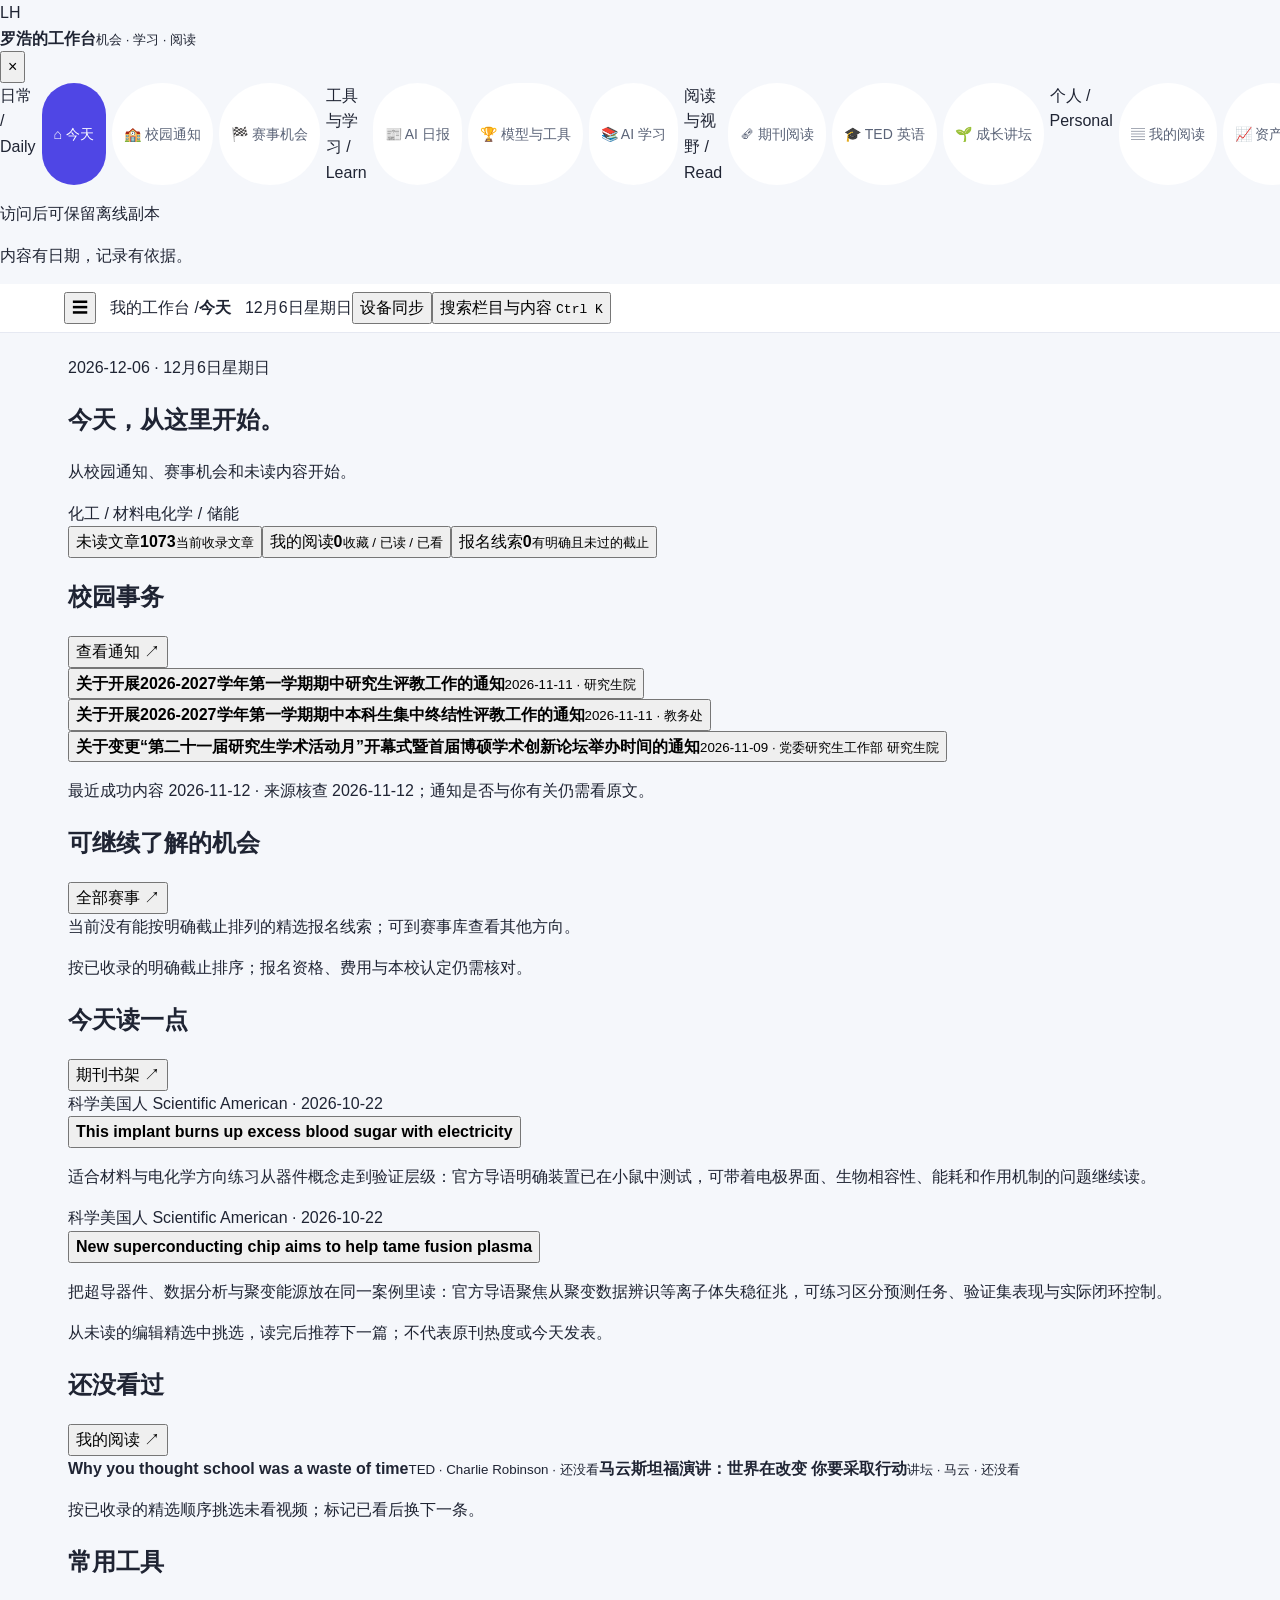
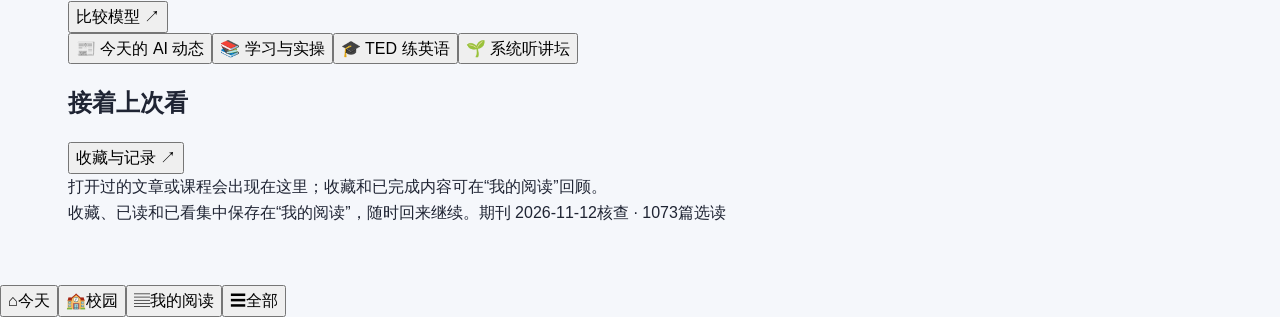
==== commit b0b0052a: "新增「🎯 与我相关」研究生/化工筛选并做全栏目自检优化：cqut.js 每条补 rel/w/why（223/389 相关，默认全量不隐藏）；新增 _cqut_relevance.js 单一事实来源与 " ====
--- a/index.src.html
+++ b/index.src.html
@@ -1023,7 +1023,9 @@
       <button class="filterbtn" data-c="student">🎒 团委·学生会</button>
     </div>
     <div class="cmp-toolbar" id="cqutTagFilters" style="margin-top:9px"></div>
-    <div class="cmp-toolbar"><label for="cqut-sort" style="font-size:13px;color:var(--ink-soft)">通知排序</label><select id="cqut-sort" class="filterbtn"><option value="latest">最新发布</option><option value="grad">研究生优先</option></select></div>
+    <div class="cmp-toolbar" id="cqutRelFilters" style="margin-top:9px"></div>
+    <p id="cqut-rel-note" class="library-storage-note" role="status"></p>
+    <div class="cmp-toolbar"><label for="cqut-sort" style="font-size:13px;color:var(--ink-soft)">通知排序</label><select id="cqut-sort" class="filterbtn"><option value="latest">最新发布</option><option value="rel">🎯 与我相关优先</option><option value="grad">研究生优先</option></select></div>
     <p id="cqut-sort-note" class="library-storage-note" role="status"></p>
     <p id="cqut-source-state" class="library-storage-note" role="status"></p>
     <div class="search-row"><input type="search" class="section-search" id="cqut-search" aria-label="搜索学校通知" placeholder="搜索通知、学院、关键词…"><button type="button" class="reset-filter" id="cqut-reset" hidden>清除筛选</button></div>
@@ -1037,7 +1039,7 @@
     </div>
     <div id="cqut-sources"></div>
     <div class="lk-tip" style="margin-top:18px">
-      💡 <b>怎么快速筛：</b>研究生最先看「🏛 学校各部门」里的<b>教务 / 研究生院 / 科研</b>三条，其次看自己学院；<b>团委·学生会</b>看着像闲事，但入党、评优、团员关系全挂在这。
+      💡 <b>怎么快速筛：</b>先点「🎯 与我相关」，一键聚焦研究生院/研工部、化工·材料、科研、竞赛、奖助与文献类；想看全校全貌就切回「🗂 全部通知」——学校官网的通知一条都没隐藏。也可按<b>🏛 学校各部门 / 🏫 各学院 / 🎒 团委·学生会</b>叠加二级分类细查；<b>团委·学生会</b>看着像闲事，但入党、评优、团员关系全挂在这。
     </div>
   </div>
 
@@ -2433,19 +2435,40 @@
   var CQUT_CAT = CAT[cqSaved.cat]?cqSaved.cat:"全部";
   var CQUT_TAG = TAGNAME[cqSaved.tag]?cqSaved.tag:"全部";
   var CQUT_QUERY = typeof cqSaved.query==="string"?cqSaved.query.slice(0,200):"";
-  var CQUT_SORT = cqSaved.sort==="grad"?"grad":"latest";
+  var CQUT_SORT = (cqSaved.sort==="grad"||cqSaved.sort==="rel")?cqSaved.sort:"latest";
+  /* 「🎯 与我相关」：rel 维度独立于 cat/tag，默认「全部」= 不隐藏任何学校通知。 */
+  var CQUT_REL = (cqSaved.rel==="rel"||cqSaved.rel==="other")?cqSaved.rel:"全部";
   var CQUT_PAGE = Number.isInteger(cqSaved.page)&&cqSaved.page>0?cqSaved.page:1, CQUT_PAGE_SIZE=30;
   document.getElementById("cqut-search").value=CQUT_QUERY;
 
   function inCat(n){ return CQUT_CAT==="全部" || n.cat===CQUT_CAT; }
   function inTag(n){ return CQUT_TAG==="全部" || n.tag===CQUT_TAG; }
+  function inRel(n){ return CQUT_REL==="全部" || (CQUT_REL==="rel" ? n.rel===1 : n.rel!==1); }
+
+  /* 相关维度三档：全部通知 / 与我相关 / 其他通知。数字跟着当前大类与二级分类走，避免点了没结果。 */
+  function renderRelBar(){
+    var rw = document.getElementById('cqutRelFilters');
+    if(!rw) return;
+    var base = N.filter(inCat).filter(inTag);
+    var nRel = base.filter(function(n){ return n.rel===1; }).length;
+    var opts = [
+      {k:"全部", label:"🗂 全部通知（"+base.length+"）"},
+      {k:"rel",  label:"🎯 与我相关（"+nRel+"）"},
+      {k:"other",label:"📄 其他通知（"+(base.length-nRel)+"）"}
+    ];
+    rw.innerHTML = opts.map(function(o){
+      return '<button type="button" class="filterbtn'+(CQUT_REL===o.k?" active":"")+'" data-r="'+o.k+'" aria-pressed="'+(CQUT_REL===o.k)+'">'+o.label+'</button>';
+    }).join("");
+    var note = document.getElementById('cqut-rel-note');
+    if(note) note.textContent = window.CQUT_REL_NOTE || "";
+  }
 
   /* 二级筛选：只列出「当前大类下真实存在」的细分类，避免出现点了没结果的按钮 */
   function renderTagBar(){
     var tw = document.getElementById('cqutTagFilters');
     if(!tw) return;
     var avail = [];
-    N.filter(inCat).forEach(function(n){
+    N.filter(inCat).filter(inRel).forEach(function(n){
       if(n.tag && avail.indexOf(n.tag)<0) avail.push(n.tag);
     });
     if(CQUT_TAG!=="全部" && avail.indexOf(CQUT_TAG)<0) CQUT_TAG = "全部";
@@ -2471,19 +2494,31 @@
       fw.innerHTML = hs.join("");
     }
     renderTagBar();
-    document.getElementById("cqut-reset").hidden=!CQUT_QUERY&&CQUT_CAT==="全部"&&CQUT_TAG==="全部"&&CQUT_SORT==="latest";
+    renderRelBar();
+    document.getElementById("cqut-reset").hidden=!CQUT_QUERY&&CQUT_CAT==="全部"&&CQUT_TAG==="全部"&&CQUT_REL==="全部"&&CQUT_SORT==="latest";
     document.getElementById("cqut-sort").value=CQUT_SORT;
-    document.getElementById("cqut-sort-note").textContent=CQUT_SORT==="grad"?"依次优先研究生事务、奖助学金、考试考务，其余分类随后；每组按原文发布日期从新到旧。这是办事优先级，不代表阅读热度。":"按原文发布日期从新到旧排列；没有可核实的官网阅读量，暂不提供热门榜。";
+    document.getElementById("cqut-sort-note").textContent=CQUT_SORT==="rel"?"与我相关的通知优先（🎯 强相关在前、🔎 可能相关随后），其余通知按原文发布日期从新到旧；标记只是定位辅助，不代表阅读热度。":CQUT_SORT==="grad"?"依次优先研究生事务、奖助学金、考试考务，其余分类随后；每组按原文发布日期从新到旧。这是办事优先级，不代表阅读热度。":"按原文发布日期从新到旧排列；没有可核实的官网阅读量，暂不提供热门榜。";
     var list = N.filter(function(n){
-      var hay=[n.t,n.src,n.sum,n.date,TAGNAME[n.tag]].join(" ").toLowerCase();
-      return inCat(n) && inTag(n) && CQUT_QUERY.split(/\s+/).filter(Boolean).every(function(q){return hay.indexOf(q)>=0;});
+      var hay=[n.t,n.src,n.sum,n.date,TAGNAME[n.tag],n.why].join(" ").toLowerCase();
+      return inCat(n) && inTag(n) && inRel(n) && CQUT_QUERY.split(/\s+/).filter(Boolean).every(function(q){return hay.indexOf(q)>=0;});
     });
-    list.sort(function(a,b){var priority={grad:0,money:1,exam:2};if(CQUT_SORT==="grad"){var pa=priority[a.tag]===undefined?3:priority[a.tag],pb=priority[b.tag]===undefined?3:priority[b.tag];if(pa!==pb)return pa-pb;}return String(b.date||"").localeCompare(String(a.date||""));});
+    list.sort(function(a,b){
+      if(CQUT_SORT==="rel"){
+        var wa=a.rel===1?(a.w||0):0, wb=b.rel===1?(b.w||0):0;
+        if(wa!==wb) return wb-wa;
+      } else if(CQUT_SORT==="grad"){
+        var priority={grad:0,money:1,exam:2};
+        var pa=priority[a.tag]===undefined?3:priority[a.tag],pb=priority[b.tag]===undefined?3:priority[b.tag];
+        if(pa!==pb)return pa-pb;
+      }
+      return String(b.date||"").localeCompare(String(a.date||""));
+    });
     var pages=Math.max(1,Math.ceil(list.length/CQUT_PAGE_SIZE));
     CQUT_PAGE=Math.min(CQUT_PAGE,pages);
     var start=(CQUT_PAGE-1)*CQUT_PAGE_SIZE;
-    window.AI_SESSION.write("ai-cqut-state",{cat:CQUT_CAT,tag:CQUT_TAG,query:CQUT_QUERY,page:CQUT_PAGE,sort:CQUT_SORT});
-    document.getElementById("cqut-search-count").textContent="共找到 "+list.length+" 条通知"+(list.length?" · 显示 "+(start+1)+"–"+Math.min(start+CQUT_PAGE_SIZE,list.length)+" 条 · 第 "+CQUT_PAGE+" / "+pages+" 页":"");
+    window.AI_SESSION.write("ai-cqut-state",{cat:CQUT_CAT,tag:CQUT_TAG,rel:CQUT_REL,query:CQUT_QUERY,page:CQUT_PAGE,sort:CQUT_SORT});
+    var relInList=list.filter(function(n){return n.rel===1;}).length;
+    document.getElementById("cqut-search-count").textContent="共找到 "+list.length+" 条通知（与我相关 "+relInList+" 条）"+(list.length?" · 显示 "+(start+1)+"–"+Math.min(start+CQUT_PAGE_SIZE,list.length)+" 条 · 第 "+CQUT_PAGE+" / "+pages+" 页":"");
     var pager=pages>1?'<button type="button" class="pg" data-cqut-page="'+(CQUT_PAGE-1)+'"'+(CQUT_PAGE===1?' disabled':'')+'>上一页</button><span class="pg-ell">'+CQUT_PAGE+' / '+pages+'</span><button type="button" class="pg" data-cqut-page="'+(CQUT_PAGE+1)+'"'+(CQUT_PAGE===pages?' disabled':'')+'>下一页</button>':"";
     ["cqut-pager-top","cqut-pager"].forEach(function(id){document.getElementById(id).innerHTML=pager;});
     var box = document.getElementById('cqut-list');
@@ -2492,6 +2527,9 @@
     box.innerHTML = list.slice(start,start+CQUT_PAGE_SIZE).map(function(n, i){
       var num = (start+i+1<10?"0":"")+(start+i+1);
       var tagHtml = TAGNAME[n.tag] ? '<span class="chip" style="border-color:var(--line)">'+TAGNAME[n.tag]+'</span>' : "";
+      var relHtml = n.rel===1
+        ? '<span class="chip" title="'+esc(n.why||"与我相关")+'" style="border-color:var(--brand);color:var(--brand);background:var(--brand-soft)">'+(n.w===2?'🎯 与我相关':'🔎 可能相关')+'</span>'
+        : "";
       return '<article class="cmp">'+
         '<div class="cmp-head" style="cursor:default">'+
           '<span class="chip" style="border-color:var(--brand);color:var(--brand);background:var(--brand-soft)">'+esc(n.src||"")+'</span>'+
@@ -2500,6 +2538,7 @@
         '<div style="display:flex;gap:8px;flex-wrap:wrap;align-items:center;font-size:12.5px;color:var(--ink-soft);margin:8px 0">'+
           '<span class="chip" style="border-color:var(--line)">📅 '+esc(n.date||"")+'</span>'+
           tagHtml+
+          relHtml+
           '<span class="chip" style="border-color:var(--line)">#'+num+'</span>'+
         '</div>'+
         '<div class="d-row"><span class="d-k">我该关注啥</span><span class="d-v">'+esc(n.sum||"")+'</span></div>'+
@@ -2511,8 +2550,8 @@
   }
   var f = document.getElementById('cqutFilters');
   document.getElementById("cqut-search").addEventListener("input",function(e){CQUT_QUERY=(e.target.value||"").trim().toLowerCase();CQUT_PAGE=1;render();});
-  document.getElementById("cqut-sort").addEventListener("change",function(e){CQUT_SORT=e.target.value==="grad"?"grad":"latest";CQUT_PAGE=1;render();});
-  document.getElementById("cqut-reset").addEventListener("click",function(){CQUT_QUERY="";CQUT_CAT="全部";CQUT_TAG="全部";CQUT_SORT="latest";CQUT_PAGE=1;document.getElementById("cqut-search").value="";render();});
+  document.getElementById("cqut-sort").addEventListener("change",function(e){CQUT_SORT=(e.target.value==="grad"||e.target.value==="rel")?e.target.value:"latest";CQUT_PAGE=1;render();});
+  document.getElementById("cqut-reset").addEventListener("click",function(){CQUT_QUERY="";CQUT_CAT="全部";CQUT_TAG="全部";CQUT_REL="全部";CQUT_SORT="latest";CQUT_PAGE=1;document.getElementById("cqut-search").value="";render();});
   ["cqut-pager-top","cqut-pager"].forEach(function(id){
     document.getElementById(id).addEventListener("click",function(e){
       var b=e.target.closest?e.target.closest("button[data-cqut-page]"):null;
@@ -2546,6 +2585,20 @@
       CQUT_PAGE = 1;
       render();
       if(keepFocus&&tf.querySelector){var current=tf.querySelector('button[aria-pressed="true"]');if(current&&current.focus)current.focus({preventScroll:true});}
+    });
+  }
+  var rf = document.getElementById('cqutRelFilters');
+  if(rf){
+    rf.addEventListener("click", function(ev){
+      var b = ev.target.closest ? ev.target.closest(".filterbtn") : null;
+      if(!b) return;
+      var keepFocus=document.activeElement===b;
+      var r = b.getAttribute("data-r") || "全部";
+      CQUT_REL = (r==="rel"||r==="other") ? r : "全部";
+      CQUT_TAG = "全部";
+      CQUT_PAGE = 1;
+      render();
+      if(keepFocus&&rf.querySelector){var current=rf.querySelector('button[aria-pressed="true"]');if(current&&current.focus)current.focus({preventScroll:true});}
     });
   }
   render();
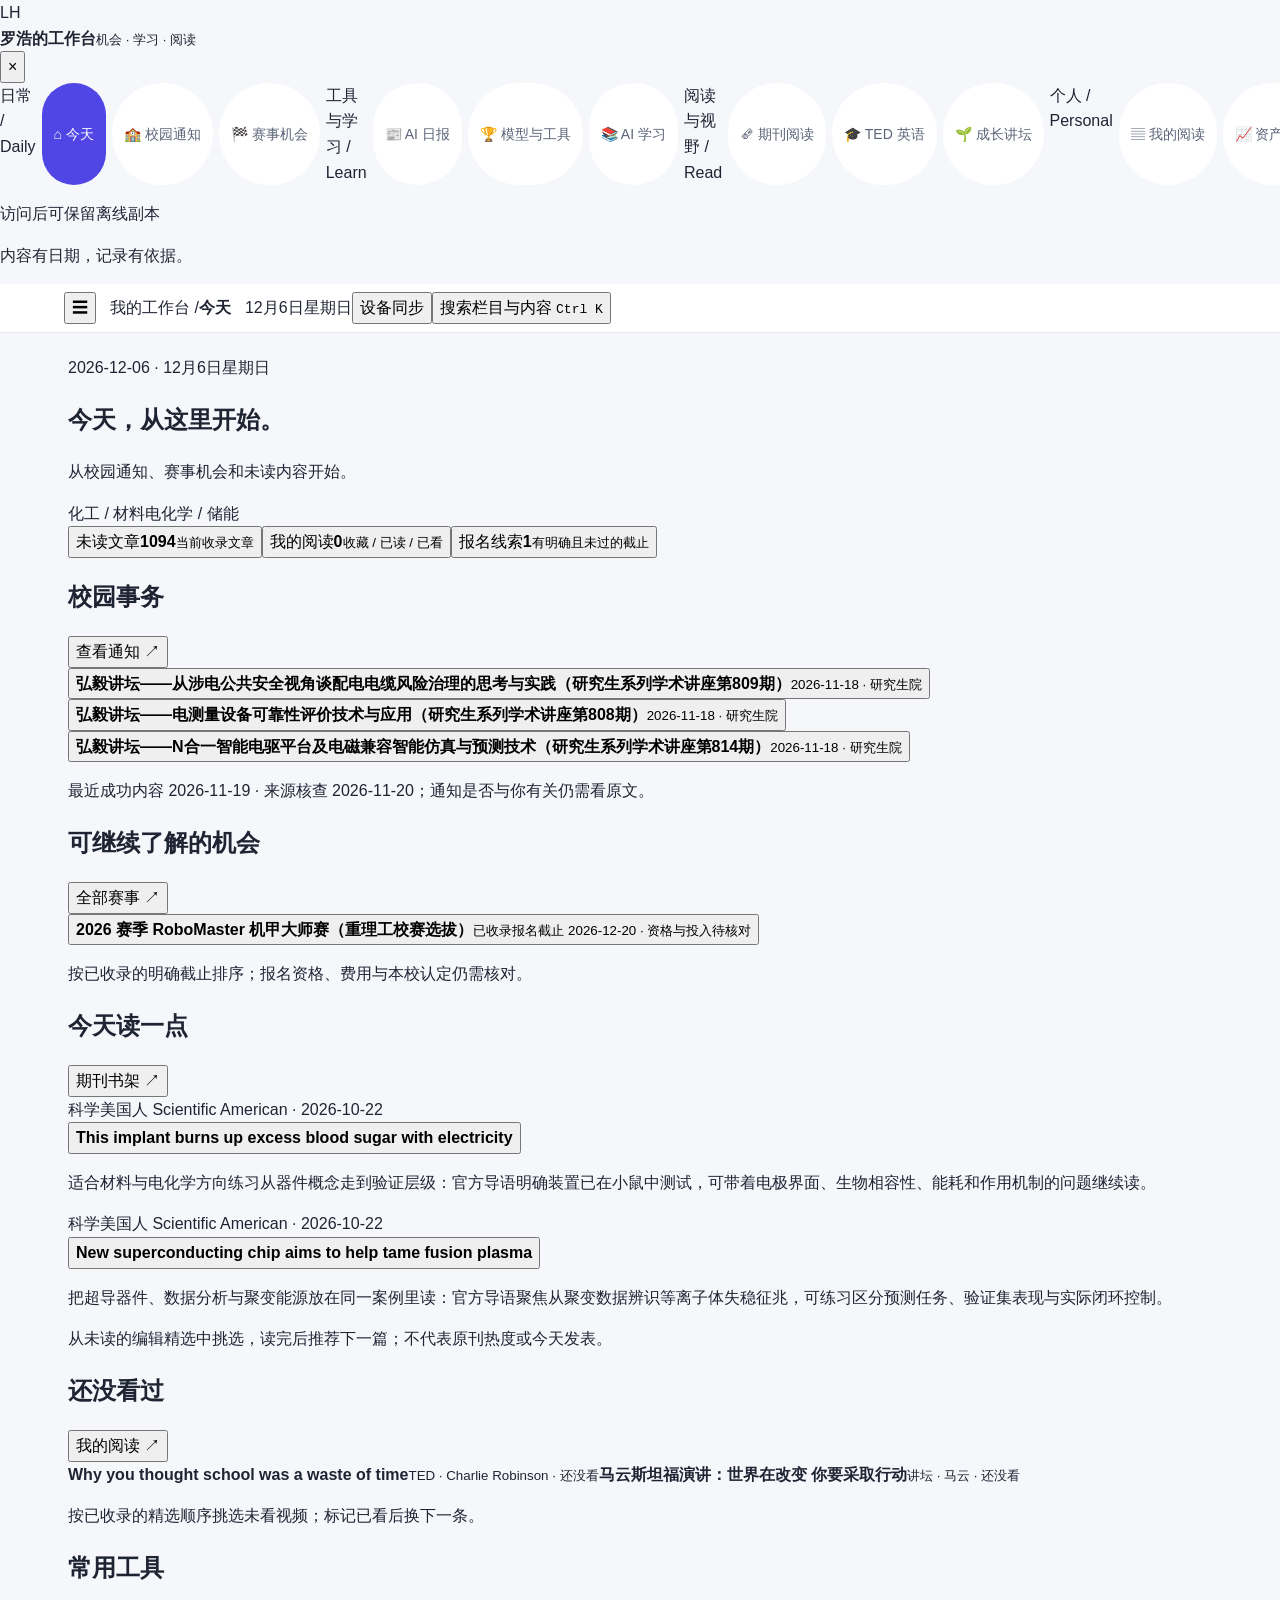
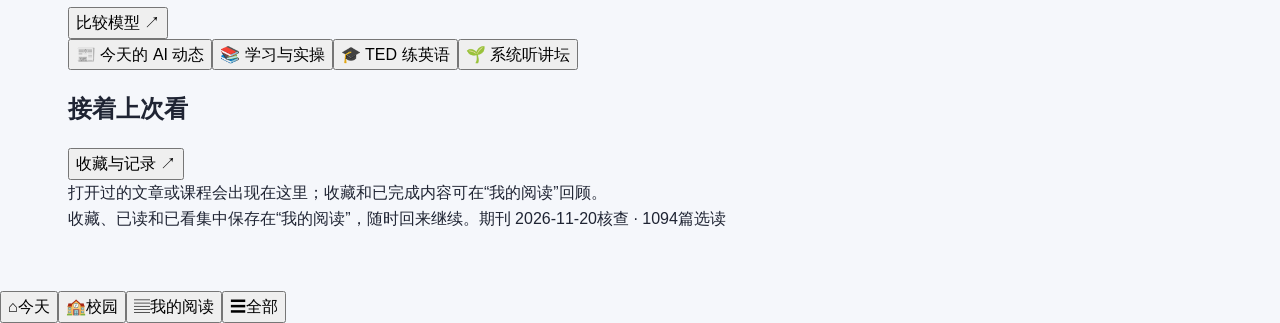
==== commit 16c67c50: "界面调整（罗浩要求）：各栏目标题下「核查与更新说明」长文字改为可折叠 details，默认只显示最近更新时间一行，点开可展开（内容不删）；覆盖重理工/排行榜/比赛/基金/精选报名/讲坛；保留全部日期与" ====
--- a/index.src.html
+++ b/index.src.html
@@ -289,6 +289,16 @@
   .reader-note{margin:10px 0 16px;border:1px solid var(--line);border-radius:10px;background:#fff;padding:10px 13px;font-size:13px;color:var(--ink-soft);}
   .reader-note>summary{cursor:pointer;font-weight:600;color:var(--ink-soft);}
   .reader-note .news,.reader-note .disclaim{margin:10px 0 0;}
+  /* 更新说明折叠：默认只显示一行「最近更新时间」，点开看完整核查说明（内容不删，可随时展开） */
+  .stamp-note{margin:8px 0 16px;border:1px solid var(--line);border-radius:10px;background:#fff;padding:9px 13px;font-size:13px;color:var(--ink-soft);}
+  .stamp-note>summary{cursor:pointer;list-style:none;display:flex;align-items:center;gap:8px;flex-wrap:wrap;min-height:26px;font-weight:600;color:var(--ink);user-select:none;}
+  .stamp-note>summary::-webkit-details-marker{display:none;}
+  .stamp-note>summary::before{content:'🕒';font-size:13px;}
+  .stamp-note>summary .stamp-more{margin-left:auto;font-weight:400;font-size:12px;color:var(--brand);white-space:nowrap;}
+  .stamp-note[open]>summary .stamp-more::after{content:'收起';}
+  .stamp-note:not([open])>summary .stamp-more::after{content:'展开说明';}
+  .stamp-note .stamp-body{margin:9px 0 2px;padding-top:9px;border-top:1px dashed var(--line);line-height:1.75;}
+  .stamp-note .stamp-body p{margin:0 0 6px;}
   .section-search{display:block;width:100%;padding:10px 12px;border:1px solid var(--line);border-radius:10px;background:#fff;font-size:15px;margin:0 0 12px;}
   .search-row{display:flex;align-items:center;gap:8px;margin-bottom:12px;}
   .search-row .section-search{margin:0;min-width:0;flex:1;}
@@ -533,7 +543,11 @@
   <!-- ================= RANK VIEW ================= -->
   <div id="view-rank" class="view" style="display:none" role="tabpanel" aria-labelledby="tab-rank">
     <div class="view-head"><h2>🏆 AI 实力排行榜</h2>
-      <p>大模型 / 编程工具 / 工具×模型组合 的分维度与综合实力评级。最近维护 <b id="rank-updated"></b>。</p><p id="rank-check-note" style="font-size:13px"></p></div>
+      <p>大模型 / 编程工具 / 工具×模型组合 的分维度与综合实力评级。</p>
+      <details class="stamp-note"><summary>最近维护 <b id="rank-updated"></b><span class="stamp-more"></span></summary>
+        <div class="stamp-body"><p id="rank-check-note"></p></div>
+      </details>
+    </div>
     <details class="reader-note"><summary>评级口径与历史动态</summary>
     <div class="news">
       🆕 <b>2026 年 9 月新动态：</b>Claude Fable 5.1（9-1，AA 智能指数并列第一）、GPT-6 Astra（9-3，号称 AGI 时代但<b>几乎不可用</b>）、Gemini 3.8 Flash（9-2，多模态标杆）、Muse Spark 1.3（9-2）、Qwen3.8-Max 登 Code Arena WebDev 榜首（9-2）、GLM-5.3-Flash 开源（8-26）、腾讯 Hy4 Preview 开源（8-28）。<b>注意：GPT-6 Astra 被定为「关键网络安全」级，目前仅 Daybreak 计划批准者可用，投票榜样本极少，排名可能随时变化。</b>
@@ -896,7 +910,9 @@
         <button class="filterbtn" data-sort="default">默认</button>
       </div>
     </div>
-    <p id="comp-check-note" class="library-storage-note"></p>
+    <details class="stamp-note"><summary>最近核查与更新说明<span class="stamp-more"></span></summary>
+      <div class="stamp-body"><p id="comp-check-note"></p></div>
+    </details>
     <p id="comp-sort-note" class="library-storage-note"></p>
     <div id="comp-world-note" class="news" style="display:none">
       🌍 <b>全球一览：</b>以下为世界级赛事——AI / 机器人 / 航天 / 科创的"奥运会"。多数你<b>无法以个人身份报名</b>（限国籍 / 年龄 / 高校团队 / 邀请制），列出仅供开眼界：看全球在比什么、顶尖水平在哪。少数（如 NASA Space Apps、Kaggle）其实对中国开放，卡片里标了就说明你能上。
@@ -986,7 +1002,9 @@
 
   <div id="view-cqut" class="view" style="display:none" role="tabpanel" aria-labelledby="tab-cqut">
     <div class="view-head"><h2>🏫 重庆理工：学校 / 学院 / 部门 / 学生会通知</h2>
-      <p>每天核查官网通知。每条都写清「我该关注啥」，末尾附信源直达入口。最近成功内容更新于 <span id="cqut-updated"></span>。<span id="cqut-check-note"></span></p>
+      <details class="stamp-note"><summary>最近成功内容更新于 <span id="cqut-updated"></span><span class="stamp-more"></span></summary>
+        <div class="stamp-body"><p>每天核查官网通知。每条都写清「我该关注啥」，末尾附信源直达入口。</p><span id="cqut-check-note"></span></div>
+      </details>
     </div>
 <details id="cqutMatchFold" style="margin-top:32px;background:#fff;border:1px solid var(--line);border-radius:12px;overflow:hidden">
       <summary id="cqutMatchSummary" style="cursor:pointer;list-style:none;padding:14px 18px;display:flex;align-items:center;gap:10px;flex-wrap:wrap;user-select:none">
@@ -996,7 +1014,9 @@
         <span style="font-size:12px;color:#94a3b8;margin-left:auto;flex:none" id="cqutFoldHint">展开 ▾</span>
       </summary>
       <div style="padding:2px 18px 16px;border-top:1px dashed var(--line)">
-        <p style="font-size:13px;color:#64748b;margin:12px 0 0">已核实截止或不符合研究生资格的条目会清退，待核实信息单独提示。报名资格和各校通道仍需以官网为准；每条写清<b>这是什么 / 能帮你做什么 / 需要你做什么</b>。最近维护于 <span id="cqut-match-updated"></span></p>
+        <details class="stamp-note" style="margin:12px 0 0"><summary>最近维护于 <span id="cqut-match-updated"></span><span class="stamp-more"></span></summary>
+          <div class="stamp-body"><p>已核实截止或不符合研究生资格的条目会清退，待核实信息单独提示。报名资格和各校通道仍需以官网为准；每条写清<b>这是什么 / 能帮你做什么 / 需要你做什么</b>。</p><span id="match-note"></span></div>
+        </details>
 
         <div style="font-size:14px;font-weight:800;color:var(--ink);margin:16px 0 7px;padding-left:10px;border-left:3px solid var(--brand)">🏫 按学校 / 单位分类 · <span style="font-weight:600;color:#64748b">点一下只看这一类</span></div>
         <div class="cmp-toolbar" id="matchSchoolFilters" style="margin-top:0"></div>
@@ -1004,7 +1024,6 @@
         <div style="font-size:14px;font-weight:800;color:var(--ink);margin:15px 0 7px;padding-left:10px;border-left:3px solid #4f46e5">🔥 按报名状态筛 · <span style="font-weight:600;color:#64748b">先看还能报的</span></div>
         <div class="cmp-toolbar" id="matchFilters"></div>
 
-        <p style="font-size:12.5px;color:#64748b;margin:12px 0 9px" id="match-note"></p>
         <div class="cmp-list" id="match-list"></div>
 
         <div class="lk-tip" style="margin-top:18px">先核对截止时间、报名资格和组队要求，再看是否贴合化工、材料或储能方向。下方保留官网入口，报名状态以官网最新通知为准。</div>
@@ -1045,8 +1064,10 @@
 
   <div id="view-funds" class="view" style="display:none" role="tabpanel" aria-labelledby="tab-funds">
     <div class="view-head"><h2>📈 基金看板 · 我的持仓</h2>
-      <p>只记录不荐股。金额与盈亏来自你自己的持仓，配色按国内习惯：<b style="color:#e02424">涨红</b> / <b style="color:#16a34a">跌绿</b>。公开数据最近成功更新于 <span id="funds-updated"></span>，最近核查 <span id="funds-checked"></span>。</p>
-      <p id="funds-check-note" class="library-storage-note"></p>
+      <p>只记录不荐股。金额与盈亏来自你自己的持仓，配色按国内习惯：<b style="color:#e02424">涨红</b> / <b style="color:#16a34a">跌绿</b>。</p>
+      <details class="stamp-note"><summary>公开数据最近成功更新于 <span id="funds-updated"></span> · 最近核查 <span id="funds-checked"></span><span class="stamp-more"></span></summary>
+        <div class="stamp-body"><p id="funds-check-note"></p></div>
+      </details>
     </div>
 
     <div id="funds-stats" style="margin-bottom:16px"></div>
@@ -2224,7 +2245,7 @@
       });
     }
     var uel=document.getElementById('forum-updated'); if(uel){ uel.textContent=(window.FORUM_UPDATED||'未知'); }
-    if(window.FORUM_REVIEW_NOTE && uel && uel.parentElement && uel.parentElement.insertAdjacentElement){var note=document.createElement("p");note.className="library-storage-note";note.textContent=window.FORUM_REVIEW_NOTE;uel.parentElement.insertAdjacentElement("afterend",note);}
+    if(window.FORUM_REVIEW_NOTE && uel && uel.parentElement && uel.parentElement.insertAdjacentElement){var det=document.createElement("details");det.className="stamp-note";var sm=document.createElement("summary");sm.textContent="最近核查说明";var more=document.createElement("span");more.className="stamp-more";sm.appendChild(more);det.appendChild(sm);var bd=document.createElement("div");bd.className="stamp-body";var note=document.createElement("p");note.textContent=window.FORUM_REVIEW_NOTE;bd.appendChild(note);det.appendChild(bd);uel.parentElement.insertAdjacentElement("afterend",det);}
     /* vm 沙箱无 ICU，播放量格式化手写：12500 -> 1.3万 */
     function fmtPlay(n){
       if(typeof n!=="number"||!Number.isFinite(n)||n<0) return "未披露";
